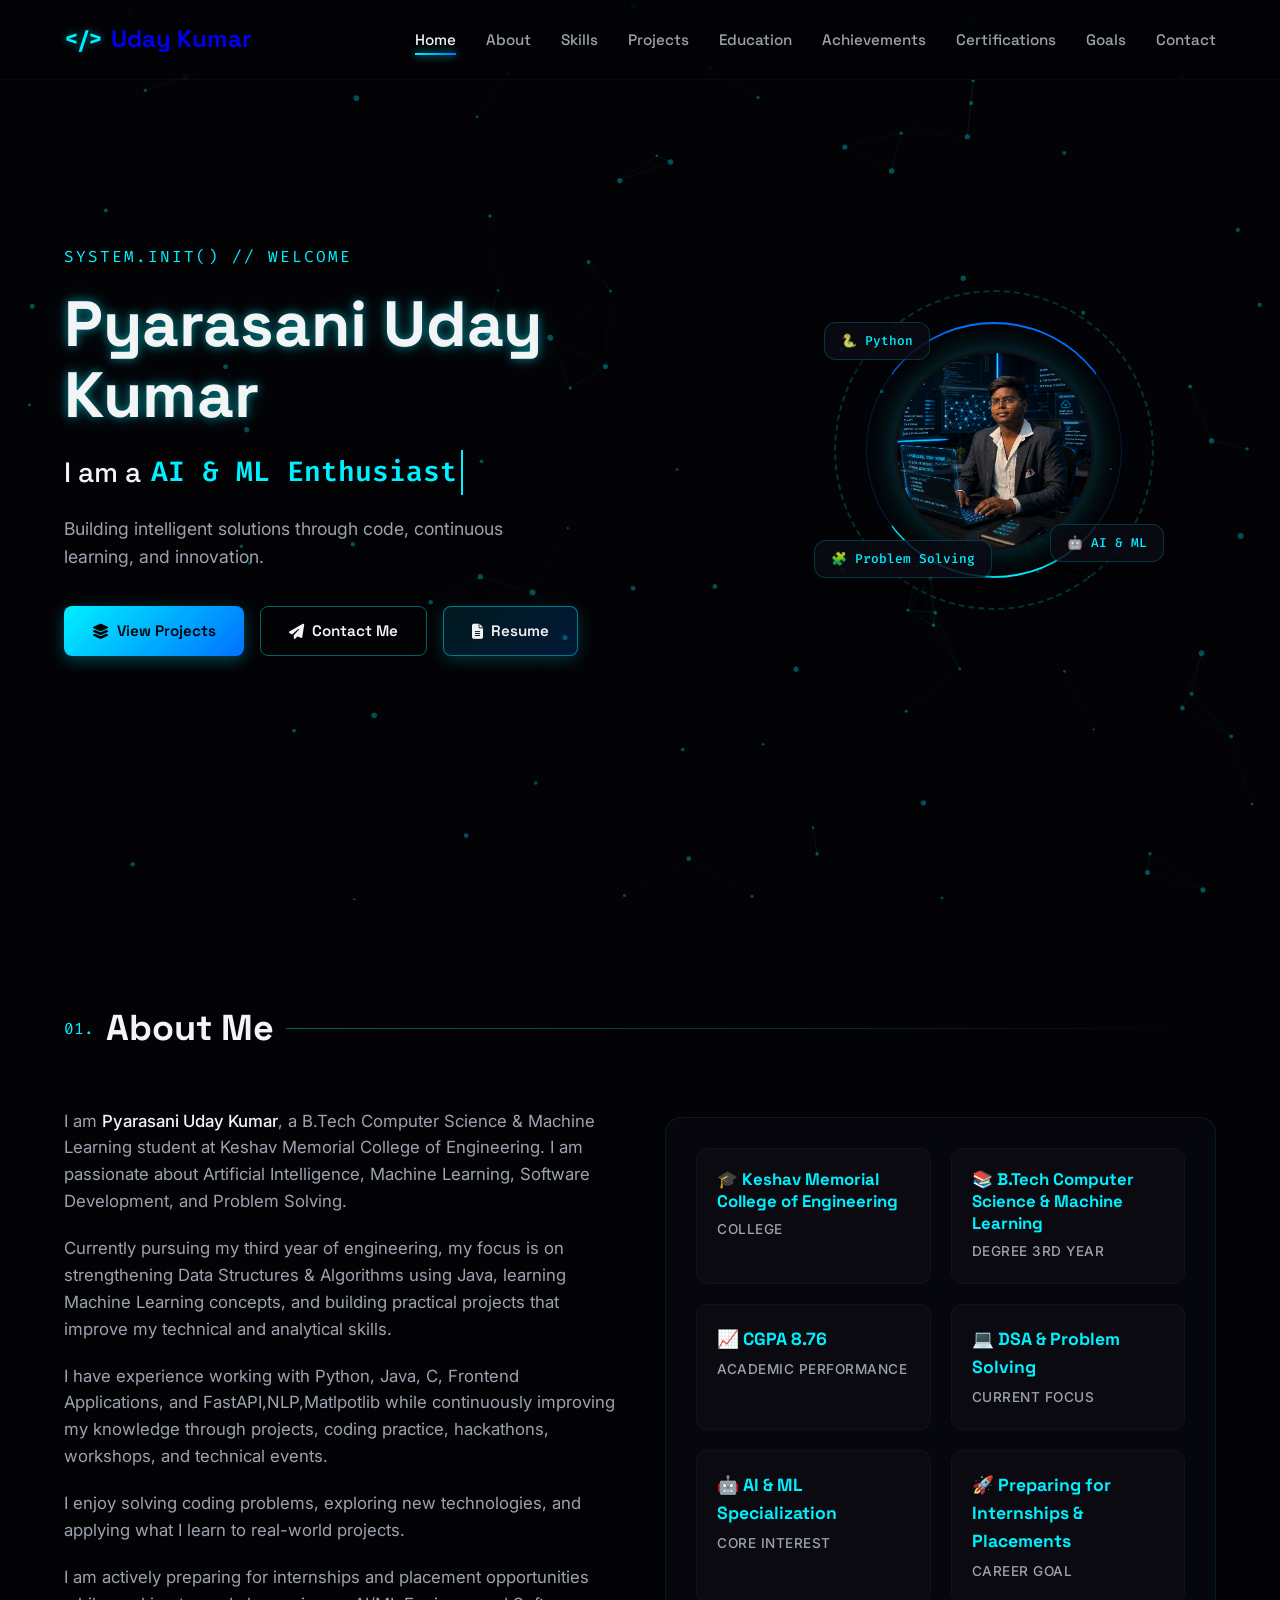
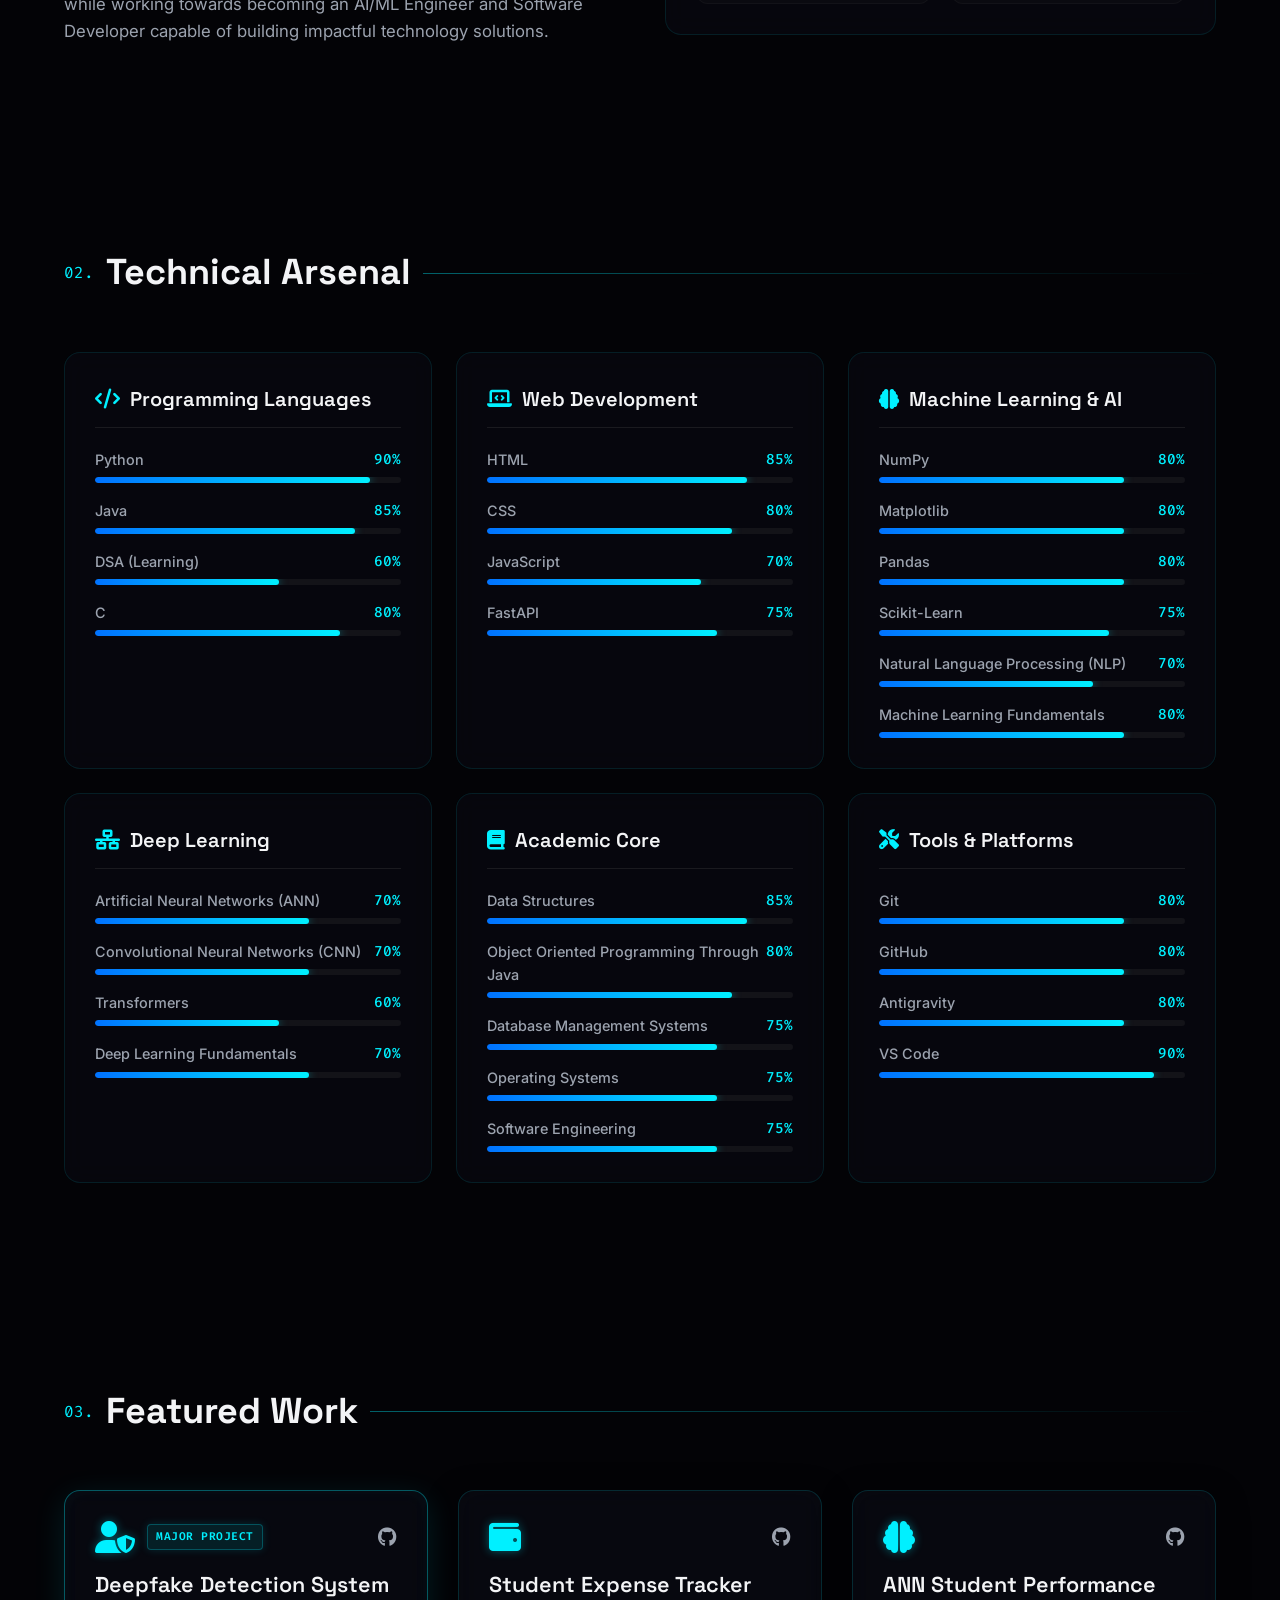
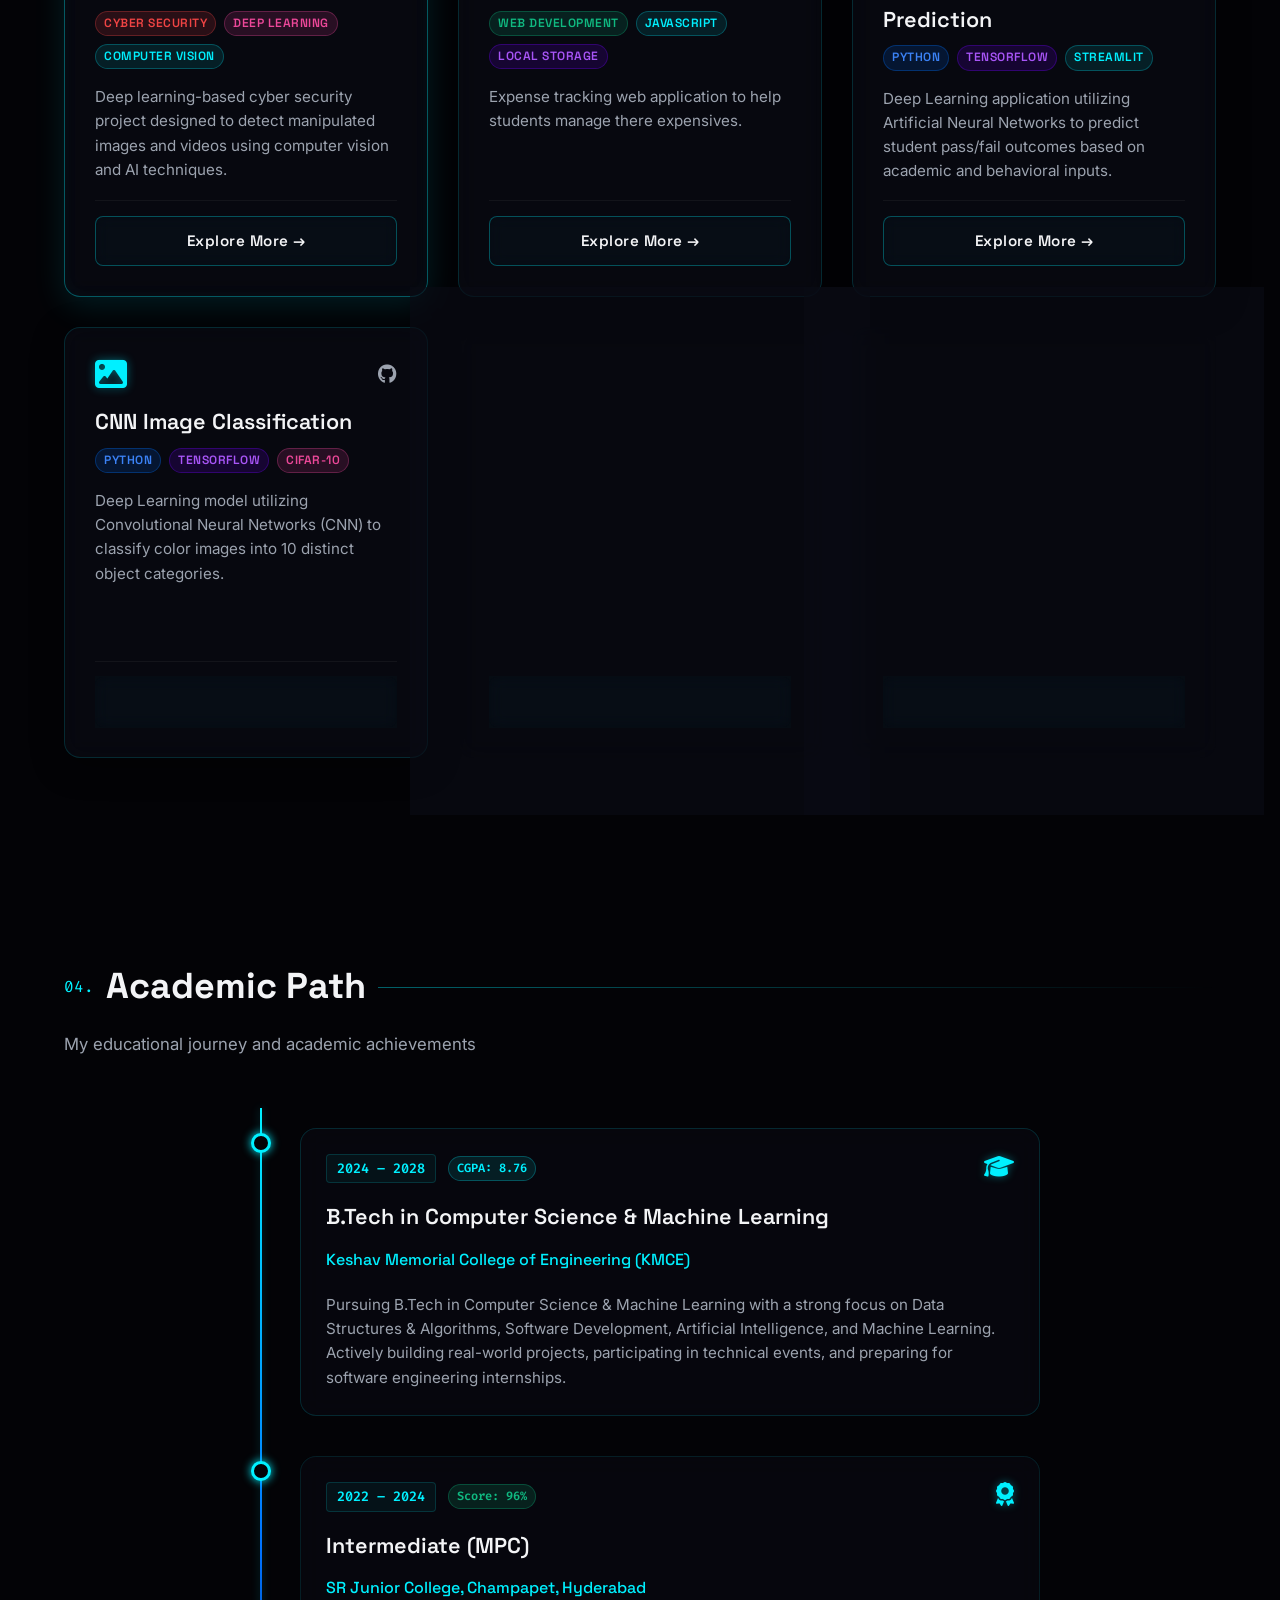
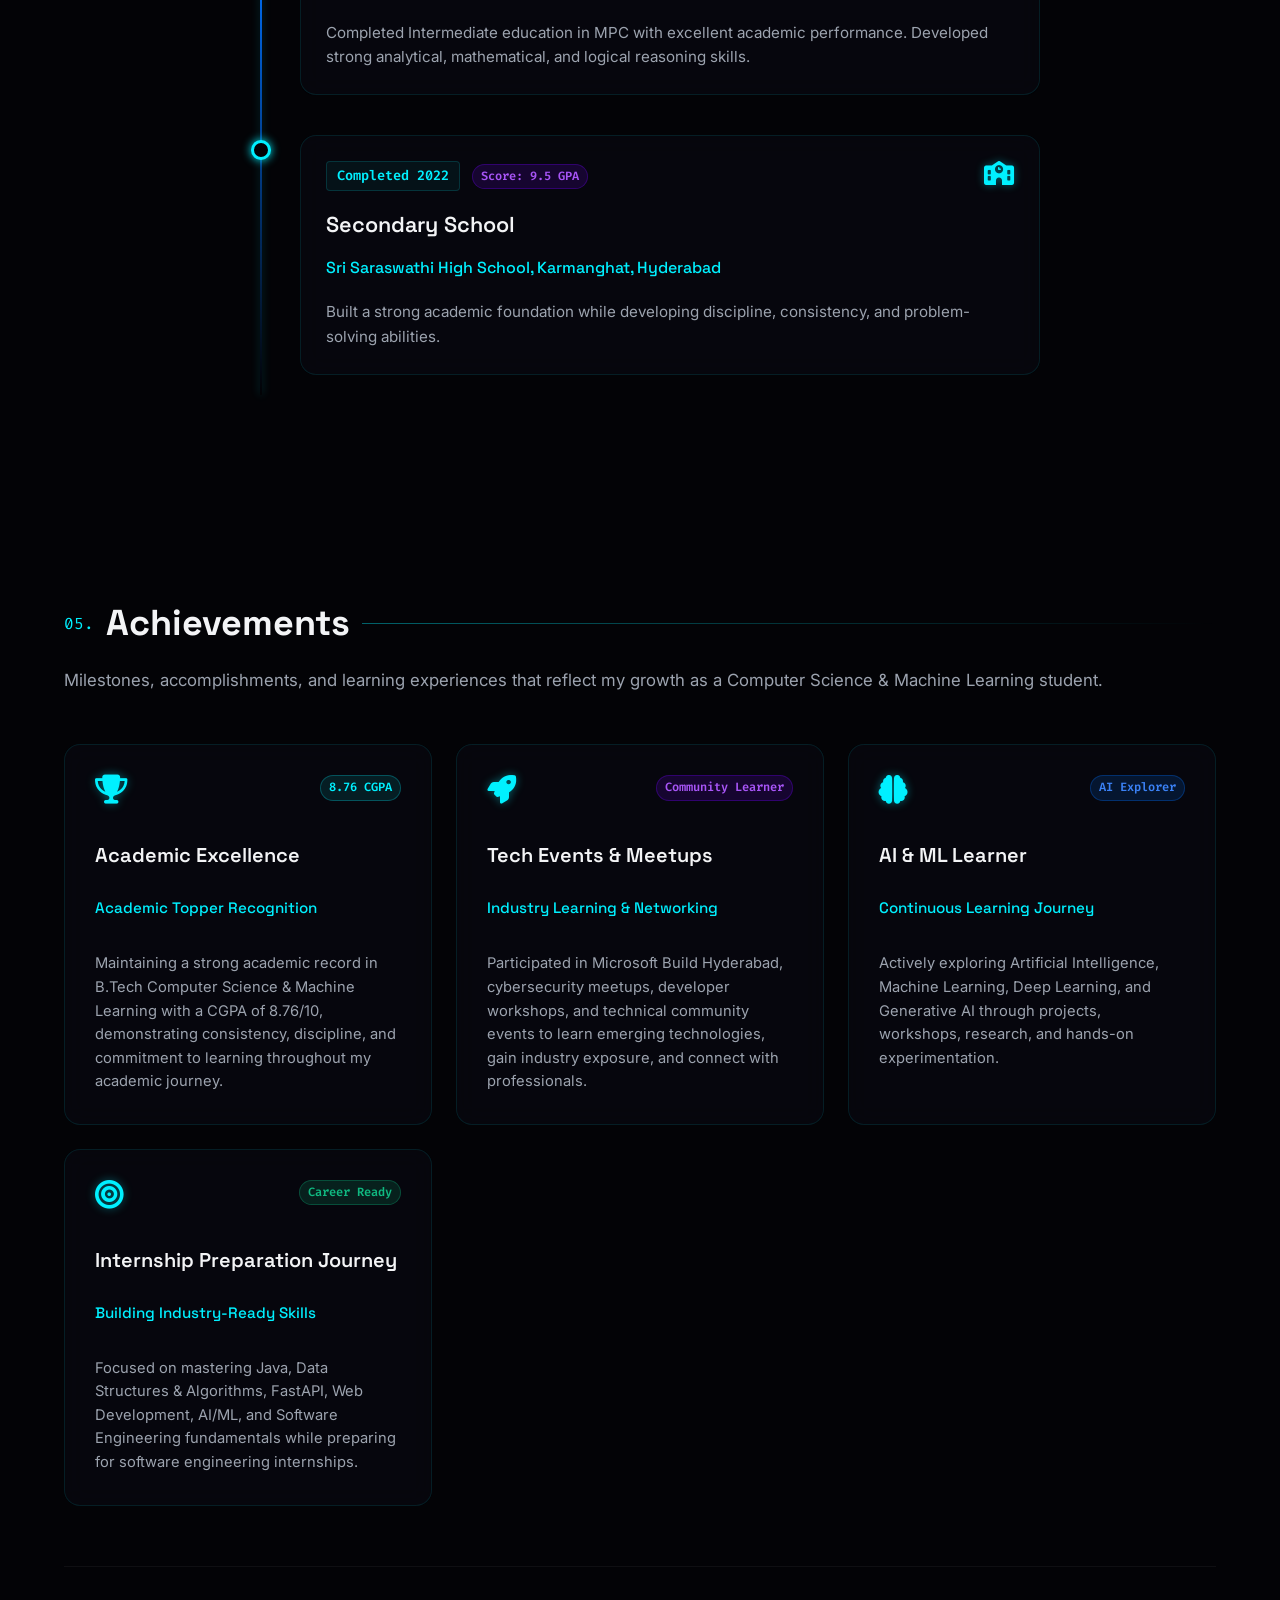
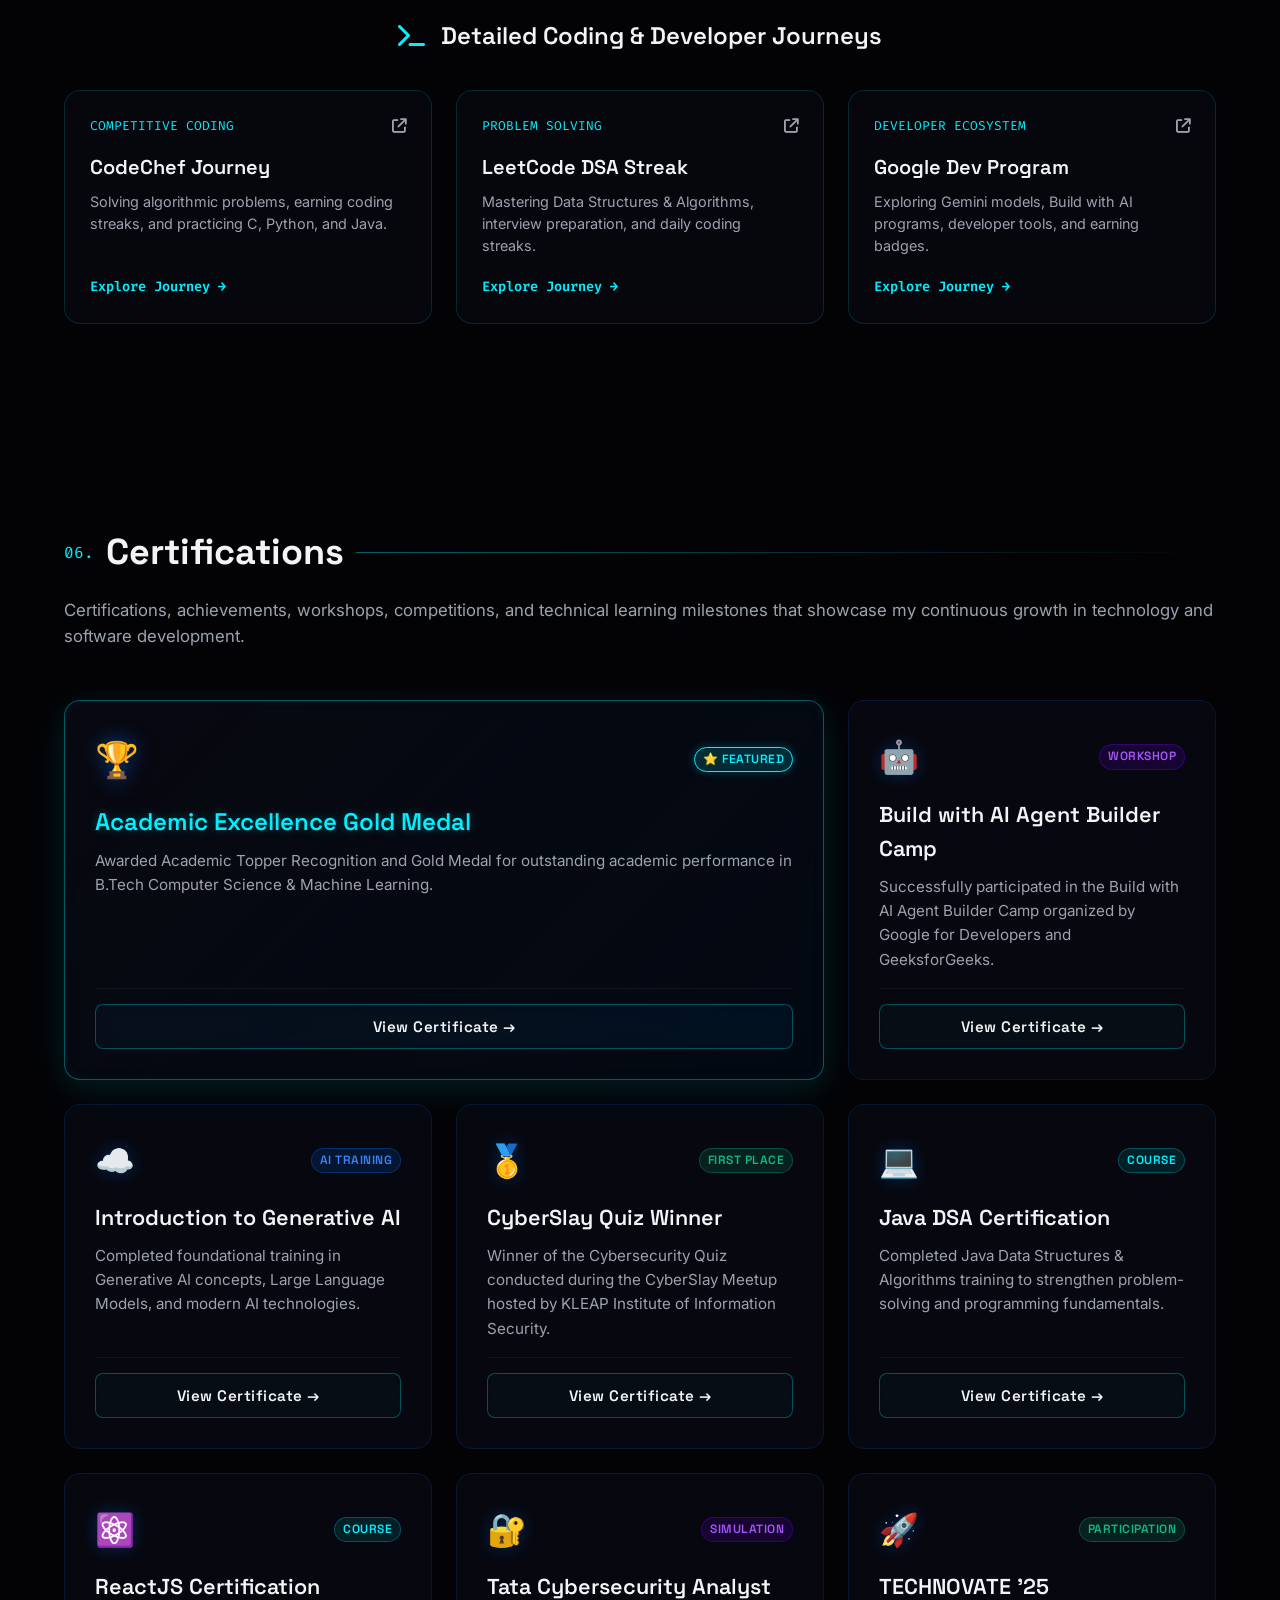
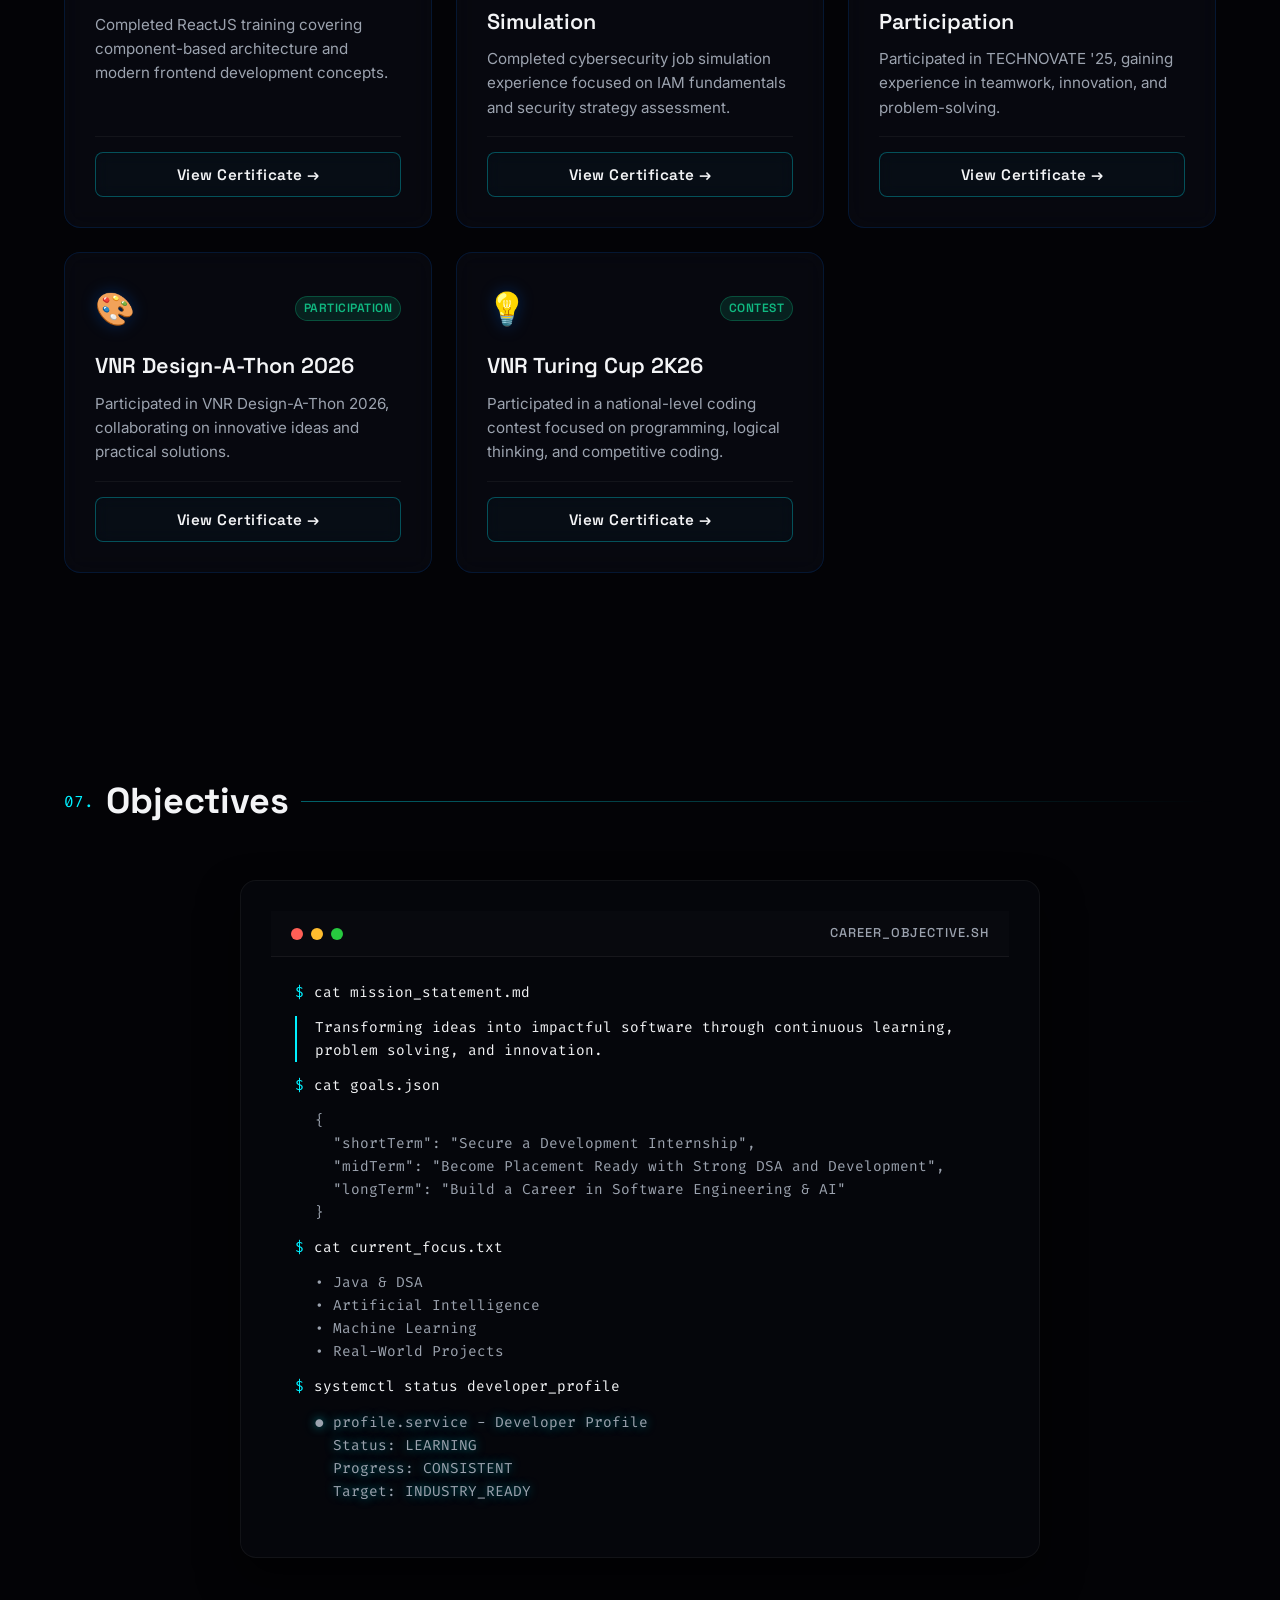
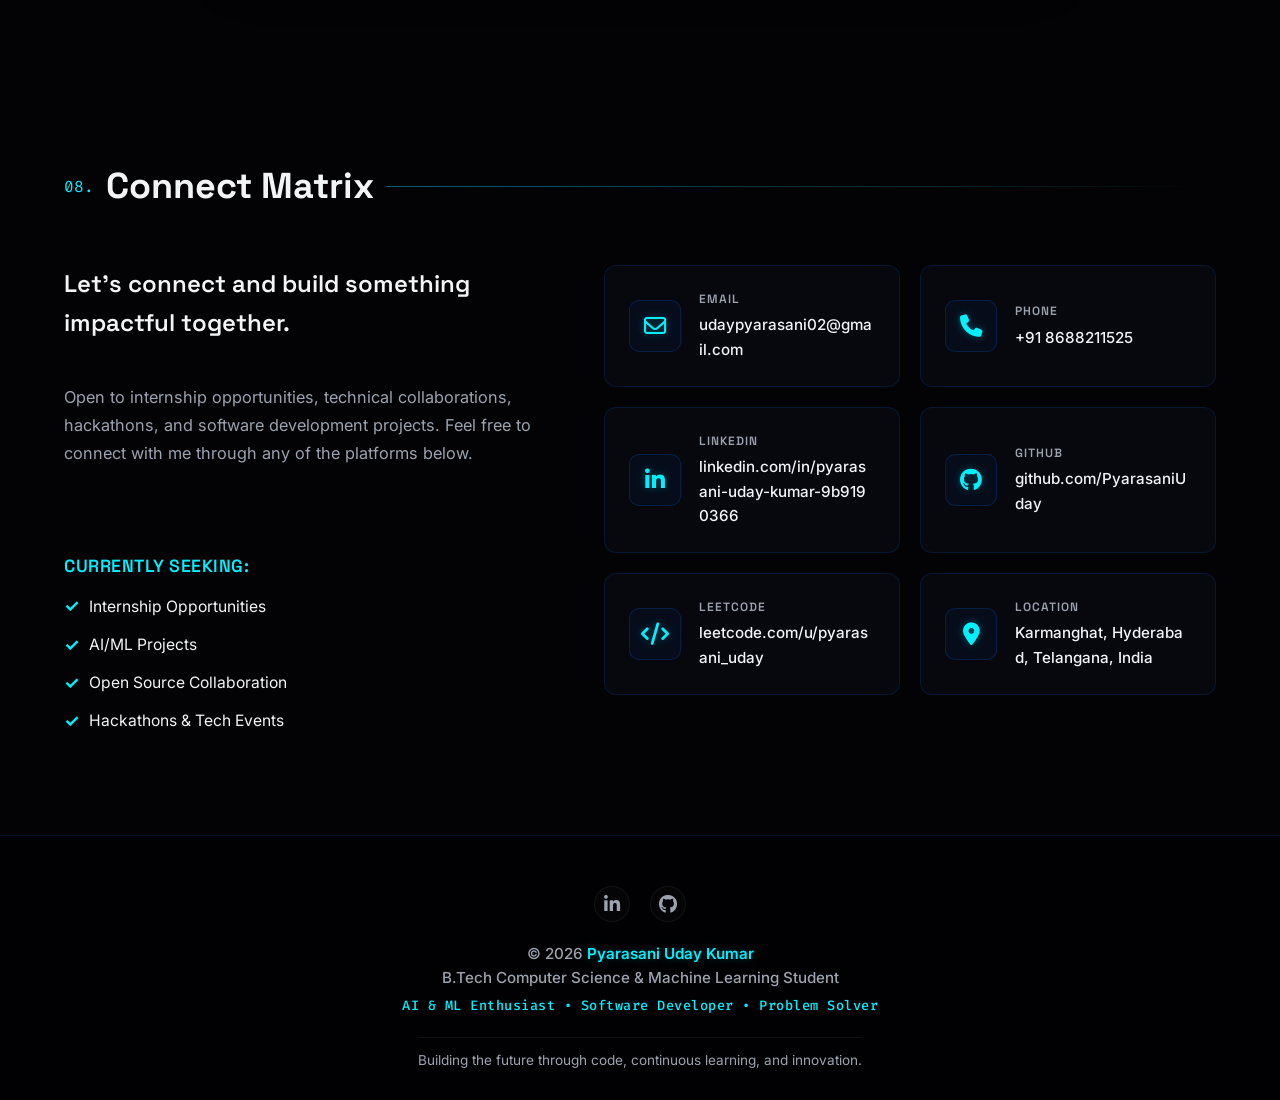
==== index.html @ 282d2baf "Portfolio" ====
<!DOCTYPE html>
<html lang="en">

<head>
    <meta charset="UTF-8">
    <meta name="viewport" content="width=device-width, initial-scale=1.0">
    <meta name="description"
        content="Portfolio of Pyarasani Uday Kumar, a B.Tech Computer Science & Machine Learning student passionate about Artificial Intelligence, Machine Learning, and Software Development.">
    <meta name="keywords"
        content="Pyarasani Uday Kumar, Python Developer, Machine Learning, AI, B.Tech CS & ML, Cyberpunk Portfolio, Developer Portfolio">
    <meta name="author" content="Pyarasani Uday Kumar">
    <title>Pyarasani Uday Kumar | AI & ML Enthusiast & Python Developer</title>

    <!-- CSS Stylesheet -->
    <link rel="stylesheet" href="style.css">

    <!-- FontAwesome Icons -->
    <link rel="stylesheet" href="https://cdnjs.cloudflare.com/ajax/libs/font-awesome/6.4.0/css/all.min.css">
</head>

<body>

    <!-- Interactive Canvas Particle Background -->
    <canvas id="bg-canvas"></canvas>

    <!-- Sticky Navigation Bar -->
    <header class="navbar" id="navbar">
        <div class="container nav-container">
            <a href="#home" class="logo" aria-label="Pyarasani Uday Kumar Portfolio Home">
                <span>&lt;/&gt;</span> Uday Kumar
            </a>

            <button class="nav-toggle" id="nav-toggle" aria-label="Toggle Navigation Menu" aria-controls="nav-links"
                aria-expanded="false">
                <i class="fa-solid fa-bars-staggered"></i>
            </button>

            <ul class="nav-links" id="nav-links">
                <li><a href="#home" class="active">Home</a></li>
                <li><a href="#about">About</a></li>
                <li><a href="#skills">Skills</a></li>
                <li><a href="#projects">Projects</a></li>
                <li><a href="#education">Education</a></li>
                <li><a href="#achievements">Achievements</a></li>
                <li><a href="#certifications">Certifications</a></li>
                <li><a href="#experience">Goals</a></li>
                <li><a href="#contact">Contact</a></li>
            </ul>
        </div>
    </header>

    <!-- Main Content Area -->
    <main>

        <!-- Hero Section -->
        <section id="home" class="hero">
            <div class="container hero-grid">
                <div class="hero-content reveal">
                    <span class="hero-welcome">System.init() // Welcome</span>
                    <h1 class="hero-title text-neon-glow">Pyarasani Uday Kumar</h1>
                    <div class="hero-subtitle">
                        <span>I am a</span>
                        <span class="typing-container" id="typing-text">AI & ML Enthusiast</span>
                    </div>
                    <p class="hero-tagline">
                        Building intelligent solutions through code, continuous learning, and innovation.
                    </p>
                    <div class="cta-group">
                        <a href="#projects" class="btn btn-primary"><i class="fa-solid fa-layer-group"></i> View
                            Projects</a>
                        <a href="#contact" class="btn btn-secondary"><i class="fa-solid fa-paper-plane"></i> Contact
                            Me</a>
                        <a href="https://pdflink.to/resume_pyarasaniuday/" class="btn btn-tertiary resume-download-btn" target="_blank" rel="noopener noreferrer"><i class="fa-solid fa-file-lines"></i>
                            Resume</a>
                    </div>
                </div>

                <div class="hero-visual reveal reveal-delay-2">
                    <div class="cyber-ring">
                        <div class="ring-outer"></div>
                        <div class="ring-inner"></div>
                        <img src="avatar.png" alt="Pyarasani Uday Kumar Profile Avatar" class="cyber-avatar">
                        <div class="floating-badge badge-1">
                            🐍 Python
                        </div>
                        <div class="floating-badge badge-2">
                            🤖 AI & ML
                        </div>
                        <div class="floating-badge badge-3">
                            🧩 Problem Solving
                        </div>
                    </div>
                </div>
            </div>
        </section>

        <!-- About Me Section -->
        <section id="about">
            <div class="container">
                <h2 class="section-title reveal"><span>01.</span> About Me</h2>

                <div class="about-grid">
                    <div class="about-text reveal">
                        <p>
                            I am <span>Pyarasani Uday Kumar</span>, a B.Tech Computer Science & Machine Learning student
                            at Keshav Memorial College of Engineering. I am passionate about Artificial Intelligence,
                            Machine Learning, Software Development, and Problem Solving.
                        </p>

                        <p>
                            Currently pursuing my third year of engineering, my focus is on strengthening Data
                            Structures & Algorithms using Java, learning Machine Learning concepts, and building
                            practical projects that improve my technical and analytical skills.
                        </p>

                        <p>
                            I have experience working with Python, Java, C, Frontend Applications, and
                            FastAPI,NLP,Matlpotlib while continuously
                            improving my knowledge through projects, coding practice, hackathons, workshops, and
                            technical events.
                        </p>

                        <p>
                            I enjoy solving coding problems, exploring new technologies, and applying what I learn to
                            real-world projects.
                        </p>

                        <p>
                            I am actively preparing for internships and placement opportunities while working towards
                            becoming an AI/ML Engineer and Software Developer capable of building impactful technology
                            solutions.
                        </p>
                    </div>

                    <div class="about-stats reveal reveal-delay-2">
                        <div class="glass-panel stats-card-grid">
                            <div class="stat-item">
                                <span class="stat-val" style="font-size: 1.05rem; line-height: 1.3;">🎓 Keshav Memorial
                                    College of Engineering</span>
                                <span class="stat-label">College</span>
                            </div>
                            <div class="stat-item">
                                <span class="stat-val" style="font-size: 1.05rem; line-height: 1.3;">📚 B.Tech Computer
                                    Science & Machine Learning</span>
                                <span class="stat-label">Degree 3RD Year</span>
                            </div>
                            <div class="stat-item">
                                <span class="stat-val" style="font-size: 1.1rem;">📈 CGPA 8.76</span>
                                <span class="stat-label">Academic Performance</span>
                            </div>
                            <div class="stat-item">
                                <span class="stat-val" style="font-size: 1.1rem;">💻 DSA & Problem Solving</span>
                                <span class="stat-label">Current Focus</span>
                            </div>
                            <div class="stat-item">
                                <span class="stat-val" style="font-size: 1.1rem;">🤖 AI & ML Specialization</span>
                                <span class="stat-label">Core Interest</span>
                            </div>
                            <div class="stat-item">
                                <span class="stat-val" style="font-size: 1.1rem;">🚀 Preparing for Internships &
                                    Placements</span>
                                <span class="stat-label">Career Goal</span>
                            </div>
                        </div>
                    </div>
                </div>
            </div>
        </section>

        <!-- Skills Section -->
        <section id="skills">
            <div class="container">
                <h2 class="section-title reveal"><span>02.</span> Technical Arsenal</h2>

                <div class="skills-grid">
                    <!-- Programming Languages -->
                    <div class="glass-panel skill-card reveal">
                        <h3><i class="fa-solid fa-code"></i> Programming Languages</h3>
                        <div class="skill-list">
                            <div class="skill-item">
                                <div class="skill-name-percent">
                                    <span class="skill-name">Python</span>
                                    <span class="skill-percent">90%</span>
                                </div>
                                <div class="skill-bar-track">
                                    <div class="skill-bar-fill" data-percent="90%"></div>
                                </div>
                            </div>
                            <div class="skill-item">
                                <div class="skill-name-percent">
                                    <span class="skill-name">Java</span>
                                    <span class="skill-percent">85%</span>
                                </div>
                                <div class="skill-bar-track">
                                    <div class="skill-bar-fill" data-percent="85%"></div>
                                </div>
                            </div>
                            <div class="skill-item">
                                <div class="skill-name-percent">
                                    <span class="skill-name">DSA (Learning)</span>
                                    <span class="skill-percent">60%</span>
                                </div>
                                <div class="skill-bar-track">
                                    <div class="skill-bar-fill" data-percent="60%"></div>
                                </div>
                            </div>
                            <div class="skill-item">
                                <div class="skill-name-percent">
                                    <span class="skill-name">C</span>
                                    <span class="skill-percent">80%</span>
                                </div>
                                <div class="skill-bar-track">
                                    <div class="skill-bar-fill" data-percent="80%"></div>
                                </div>
                            </div>
                        </div>
                    </div>

                    <!-- Web Development -->
                    <div class="glass-panel skill-card reveal reveal-delay-1">
                        <h3><i class="fa-solid fa-laptop-code"></i> Web Development</h3>
                        <div class="skill-list">
                            <div class="skill-item">
                                <div class="skill-name-percent">
                                    <span class="skill-name">HTML</span>
                                    <span class="skill-percent">85%</span>
                                </div>
                                <div class="skill-bar-track">
                                    <div class="skill-bar-fill" data-percent="85%"></div>
                                </div>
                            </div>
                            <div class="skill-item">
                                <div class="skill-name-percent">
                                    <span class="skill-name">CSS</span>
                                    <span class="skill-percent">80%</span>
                                </div>
                                <div class="skill-bar-track">
                                    <div class="skill-bar-fill" data-percent="80%"></div>
                                </div>
                            </div>
                            <div class="skill-item">
                                <div class="skill-name-percent">
                                    <span class="skill-name">JavaScript</span>
                                    <span class="skill-percent">70%</span>
                                </div>
                                <div class="skill-bar-track">
                                    <div class="skill-bar-fill" data-percent="70%"></div>
                                </div>
                            </div>
                            <div class="skill-item">
                                <div class="skill-name-percent">
                                    <span class="skill-name">FastAPI</span>
                                    <span class="skill-percent">75%</span>
                                </div>
                                <div class="skill-bar-track">
                                    <div class="skill-bar-fill" data-percent="75%"></div>
                                </div>
                            </div>
                        </div>
                    </div>

                    <!-- Machine Learning & AI -->
                    <div class="glass-panel skill-card reveal reveal-delay-2">
                        <h3><i class="fa-solid fa-brain"></i> Machine Learning & AI</h3>
                        <div class="skill-list">
                            <div class="skill-item">
                                <div class="skill-name-percent">
                                    <span class="skill-name">NumPy</span>
                                    <span class="skill-percent">80%</span>
                                </div>
                                <div class="skill-bar-track">
                                    <div class="skill-bar-fill" data-percent="80%"></div>
                                </div>
                            </div>
                            <div class="skill-item">
                                <div class="skill-name-percent">
                                    <span class="skill-name">Matplotlib</span>
                                    <span class="skill-percent">80%</span>
                                </div>
                                <div class="skill-bar-track">
                                    <div class="skill-bar-fill" data-percent="80%"></div>
                                </div>
                            </div>
                            <div class="skill-item">
                                <div class="skill-name-percent">
                                    <span class="skill-name">Pandas</span>
                                    <span class="skill-percent">80%</span>
                                </div>
                                <div class="skill-bar-track">
                                    <div class="skill-bar-fill" data-percent="80%"></div>
                                </div>
                            </div>
                            <div class="skill-item">
                                <div class="skill-name-percent">
                                    <span class="skill-name">Scikit-Learn</span>
                                    <span class="skill-percent">75%</span>
                                </div>
                                <div class="skill-bar-track">
                                    <div class="skill-bar-fill" data-percent="75%"></div>
                                </div>
                            </div>
                            <div class="skill-item">
                                <div class="skill-name-percent">
                                    <span class="skill-name">Natural Language Processing (NLP)</span>
                                    <span class="skill-percent">70%</span>
                                </div>
                                <div class="skill-bar-track">
                                    <div class="skill-bar-fill" data-percent="70%"></div>
                                </div>
                            </div>
                            <div class="skill-item">
                                <div class="skill-name-percent">
                                    <span class="skill-name">Machine Learning Fundamentals</span>
                                    <span class="skill-percent">80%</span>
                                </div>
                                <div class="skill-bar-track">
                                    <div class="skill-bar-fill" data-percent="80%"></div>
                                </div>
                            </div>
                        </div>
                    </div>

                    <!-- Deep Learning -->
                    <div class="glass-panel skill-card reveal">
                        <h3><i class="fa-solid fa-network-wired"></i> Deep Learning</h3>
                        <div class="skill-list">
                            <div class="skill-item">
                                <div class="skill-name-percent">
                                    <span class="skill-name">Artificial Neural Networks (ANN)</span>
                                    <span class="skill-percent">70%</span>
                                </div>
                                <div class="skill-bar-track">
                                    <div class="skill-bar-fill" data-percent="70%"></div>
                                </div>
                            </div>
                            <div class="skill-item">
                                <div class="skill-name-percent">
                                    <span class="skill-name">Convolutional Neural Networks (CNN)</span>
                                    <span class="skill-percent">70%</span>
                                </div>
                                <div class="skill-bar-track">
                                    <div class="skill-bar-fill" data-percent="70%"></div>
                                </div>
                            </div>
                            <div class="skill-item">
                                <div class="skill-name-percent">
                                    <span class="skill-name">Transformers</span>
                                    <span class="skill-percent">60%</span>
                                </div>
                                <div class="skill-bar-track">
                                    <div class="skill-bar-fill" data-percent="60%"></div>
                                </div>
                            </div>
                            <div class="skill-item">
                                <div class="skill-name-percent">
                                    <span class="skill-name">Deep Learning Fundamentals</span>
                                    <span class="skill-percent">70%</span>
                                </div>
                                <div class="skill-bar-track">
                                    <div class="skill-bar-fill" data-percent="70%"></div>
                                </div>
                            </div>
                        </div>
                    </div>

                    <!-- Academic Core Subjects -->
                    <div class="glass-panel skill-card reveal reveal-delay-1">
                        <h3><i class="fa-solid fa-book"></i> Academic Core</h3>
                        <div class="skill-list">
                            <div class="skill-item">
                                <div class="skill-name-percent">
                                    <span class="skill-name">Data Structures</span>
                                    <span class="skill-percent">85%</span>
                                </div>
                                <div class="skill-bar-track">
                                    <div class="skill-bar-fill" data-percent="85%"></div>
                                </div>
                            </div>
                            <div class="skill-item">
                                <div class="skill-name-percent">
                                    <span class="skill-name">Object Oriented Programming Through Java</span>
                                    <span class="skill-percent">80%</span>
                                </div>
                                <div class="skill-bar-track">
                                    <div class="skill-bar-fill" data-percent="80%"></div>
                                </div>
                            </div>
                            <div class="skill-item">
                                <div class="skill-name-percent">
                                    <span class="skill-name">Database Management Systems</span>
                                    <span class="skill-percent">75%</span>
                                </div>
                                <div class="skill-bar-track">
                                    <div class="skill-bar-fill" data-percent="75%"></div>
                                </div>
                            </div>
                            <div class="skill-item">
                                <div class="skill-name-percent">
                                    <span class="skill-name">Operating Systems</span>
                                    <span class="skill-percent">75%</span>
                                </div>
                                <div class="skill-bar-track">
                                    <div class="skill-bar-fill" data-percent="75%"></div>
                                </div>
                            </div>
                            <div class="skill-item">
                                <div class="skill-name-percent">
                                    <span class="skill-name">Software Engineering</span>
                                    <span class="skill-percent">75%</span>
                                </div>
                                <div class="skill-bar-track">
                                    <div class="skill-bar-fill" data-percent="75%"></div>
                                </div>
                            </div>
                        </div>
                    </div>

                    <!-- Tools & Platforms -->
                    <div class="glass-panel skill-card reveal reveal-delay-2">
                        <h3><i class="fa-solid fa-screwdriver-wrench"></i> Tools & Platforms</h3>
                        <div class="skill-list">
                            <div class="skill-item">
                                <div class="skill-name-percent">
                                    <span class="skill-name">Git</span>
                                    <span class="skill-percent">80%</span>
                                </div>
                                <div class="skill-bar-track">
                                    <div class="skill-bar-fill" data-percent="80%"></div>
                                </div>
                            </div>
                            <div class="skill-item">
                                <div class="skill-name-percent">
                                    <span class="skill-name">GitHub</span>
                                    <span class="skill-percent">80%</span>
                                </div>
                                <div class="skill-bar-track">
                                    <div class="skill-bar-fill" data-percent="80%"></div>
                                </div>
                            </div>
                            <div class="skill-item">
                                <div class="skill-name-percent">
                                    <span class="skill-name">Antigravity</span>
                                    <span class="skill-percent">80%</span>
                                </div>
                                <div class="skill-bar-track">
                                    <div class="skill-bar-fill" data-percent="80%"></div>
                                </div>
                            </div>
                            <div class="skill-item">
                                <div class="skill-name-percent">
                                    <span class="skill-name">VS Code</span>
                                    <span class="skill-percent">90%</span>
                                </div>
                                <div class="skill-bar-track">
                                    <div class="skill-bar-fill" data-percent="90%"></div>
                                </div>
                            </div>
                        </div>
                    </div>
                </div>
            </div>
        </section>

        <!-- Projects Section -->
        <section id="projects">
            <div class="container">
                <h2 class="section-title reveal"><span>03.</span> Featured Work</h2>

                <div class="projects-grid">
                    <!-- Project 1: Deepfake Detection System -->
                    <div class="project-card-wrapper reveal" style="max-width: 400px; margin: 0 auto;">
                        <div class="glass-panel project-card modern-minimal major-project">
                            <div class="project-meta"
                                style="height: 100%; display: flex; flex-direction: column; justify-content: space-between; gap: 16px;">
                                <div>
                                    <div class="project-card-header">
                                        <div style="display: flex; align-items: center; gap: 12px;">
                                            <i class="fa-solid fa-user-shield project-folder-icon"
                                                style="color: var(--neon-cyan); text-shadow: 0 0 10px rgba(0, 240, 255, 0.4);"></i>
                                            <span
                                                style="font-family: var(--font-mono); font-size: 0.7rem; font-weight: 600; color: var(--neon-cyan); background: rgba(0, 240, 255, 0.1); border: 1px solid rgba(0, 240, 255, 0.25); padding: 3px 8px; border-radius: 4px; text-transform: uppercase; letter-spacing: 0.5px; box-shadow: 0 0 8px rgba(0, 240, 255, 0.15);">Major
                                                Project</span>
                                        </div>
                                        <div class="project-links">
                                            <a href="https://github.com/PyarasaniUday/Deepfake-Detection-Project"
                                                target="_blank" aria-label="GitHub Repository"><i
                                                    class="fa-brands fa-github"></i></a>
                                        </div>
                                    </div>
                                    <h3 class="project-card-title" style="margin-top: 15px; margin-bottom: 8px;"><a
                                            href="p5-deepfake-detection.html"
                                            style="color: inherit; text-decoration: none;">Deepfake Detection System</a>
                                    </h3>

                                    <div class="project-badges" style="margin-bottom: 16px;">
                                        <span class="project-badge badge-cyber">Cyber Security</span>
                                        <span class="project-badge badge-dl">Deep Learning</span>
                                        <span class="project-badge badge-cv">Computer Vision</span>
                                    </div>

                                    <p class="project-card-desc"
                                        style="margin: 0; line-height: 1.6; font-size: 0.95rem; color: var(--text-secondary);">
                                        Deep learning-based cyber security project designed to detect manipulated images
                                        and videos using computer vision and AI techniques.
                                    </p>
                                </div>

                                <div
                                    style="margin-top: auto; padding-top: 15px; border-top: 1px solid rgba(255, 255, 255, 0.05);">
                                    <a href="p5-deepfake-detection.html"
                                        class="btn btn-secondary project-explore-btn">Explore More &rarr;</a>
                                </div>
                            </div>
                        </div>
                    </div>

                    <!-- Project 2: Student Expense Tracker -->
                    <div class="project-card-wrapper reveal reveal-delay-1" style="max-width: 400px; margin: 0 auto;">
                        <div class="glass-panel project-card modern-minimal">
                            <div class="project-meta"
                                style="height: 100%; display: flex; flex-direction: column; justify-content: space-between; gap: 16px;">
                                <div>
                                    <div class="project-card-header">
                                        <i class="fa-solid fa-wallet project-folder-icon"
                                            style="color: var(--neon-cyan); text-shadow: 0 0 10px rgba(0, 240, 255, 0.4);"></i>
                                        <div class="project-links">
                                            <a href="https://github.com/PyarasaniUday/Student-Expensive-Tracker-"
                                                target="_blank" aria-label="GitHub Repository"><i
                                                    class="fa-brands fa-github"></i></a>
                                        </div>
                                    </div>
                                    <h3 class="project-card-title" style="margin-top: 15px; margin-bottom: 8px;"><a
                                            href="p1_Student_Expensive.html"
                                            style="color: inherit; text-decoration: none;">Student Expense Tracker</a>
                                    </h3>

                                    <div class="project-badges" style="margin-bottom: 16px;">
                                        <span class="project-badge badge-web"
                                            style="background: rgba(16, 185, 129, 0.15); color: #10b981; border: 1px solid rgba(16, 185, 129, 0.3);">Web
                                            Development</span>
                                        <span class="project-badge"
                                            style="background: rgba(0, 240, 255, 0.1); color: var(--neon-cyan); border: 1px solid rgba(0, 240, 255, 0.25);">JavaScript</span>
                                        <span class="project-badge"
                                            style="background: rgba(112, 0, 255, 0.15); color: #a855f7; border: 1px solid rgba(112, 0, 255, 0.3);">Local
                                            Storage</span>
                                    </div>

                                    <p class="project-card-desc"
                                        style="margin: 0; line-height: 1.6; font-size: 0.95rem; color: var(--text-secondary);">
                                        Expense tracking web application to help students manage there expensives.
                                    </p>
                                </div>

                                <div
                                    style="margin-top: auto; padding-top: 15px; border-top: 1px solid rgba(255, 255, 255, 0.05);">
                                    <a href="p1_Student_Expensive.html"
                                        class="btn btn-secondary project-explore-btn">Explore
                                        More &rarr;</a>
                                </div>
                            </div>
                        </div>
                    </div>

                    <!-- Project 3:  Student Performance Prediction using ANN -->
                    <div class="project-card-wrapper reveal reveal-delay-2" style="max-width: 400px; margin: 0 auto;">
                        <div class="glass-panel project-card modern-minimal">
                            <div class="project-meta"
                                style="height: 100%; display: flex; flex-direction: column; justify-content: space-between; gap: 16px;">
                                <div>
                                    <div class="project-card-header">
                                        <i class="fa-solid fa-brain project-folder-icon"
                                            style="color: var(--neon-cyan); text-shadow: 0 0 10px rgba(0, 240, 255, 0.4);"></i>
                                        <div class="project-links">
                                            <a href="https://github.com/PyarasaniUday/Student-Performance-Ann"
                                                target="_blank" aria-label="GitHub Repository"><i
                                                    class="fa-brands fa-github"></i></a>
                                        </div>
                                    </div>
                                    <h3 class="project-card-title" style="margin-top: 15px; margin-bottom: 8px;"><a
                                            href="p2-student-performance-ann.html"
                                            style="color: inherit; text-decoration: none;"> ANN Student Performance
                                            Prediction</a>
                                    </h3>

                                    <div class="project-badges" style="margin-bottom: 16px;">
                                        <span class="project-badge"
                                            style="background: rgba(0, 114, 255, 0.15); color: #3b82f6; border: 1px solid rgba(0, 114, 255, 0.3);">Python</span>
                                        <span class="project-badge"
                                            style="background: rgba(112, 0, 255, 0.15); color: #a855f7; border: 1px solid rgba(112, 0, 255, 0.3);">TensorFlow</span>
                                        <span class="project-badge"
                                            style="background: rgba(0, 240, 255, 0.1); color: var(--neon-cyan); border: 1px solid rgba(0, 240, 255, 0.25);">Streamlit</span>
                                    </div>

                                    <p class="project-card-desc"
                                        style="margin: 0; line-height: 1.6; font-size: 0.95rem; color: var(--text-secondary);">
                                        Deep Learning application utilizing Artificial Neural Networks to predict
                                        student pass/fail outcomes based on academic and behavioral inputs.
                                    </p>
                                </div>

                                <div
                                    style="margin-top: auto; padding-top: 15px; border-top: 1px solid rgba(255, 255, 255, 0.05);">
                                    <a href="p2-student-performance-ann.html"
                                        class="btn btn-secondary project-explore-btn">Explore
                                        More &rarr;</a>
                                </div>
                            </div>
                        </div>
                    </div>

                    <!-- Project 4: CNN Image Classification -->
                    <div class="project-card-wrapper reveal reveal-delay-3" style="max-width: 400px; margin: 0 auto;">
                        <div class="glass-panel project-card modern-minimal">
                            <div class="project-meta"
                                style="height: 100%; display: flex; flex-direction: column; justify-content: space-between; gap: 16px;">
                                <div>
                                    <div class="project-card-header">
                                        <i class="fa-solid fa-image project-folder-icon"
                                            style="color: var(--neon-cyan); text-shadow: 0 0 10px rgba(0, 240, 255, 0.4);"></i>
                                        <div class="project-links">
                                            <a href="https://github.com/PyarasaniUday/CNN-Image-Classification"
                                                target="_blank" aria-label="GitHub Repository"><i
                                                    class="fa-brands fa-github"></i></a>
                                        </div>
                                    </div>
                                    <h3 class="project-card-title" style="margin-top: 15px; margin-bottom: 8px;"><a
                                            href="p3-cnn-image-classification.html"
                                            style="color: inherit; text-decoration: none;">CNN Image Classification</a>
                                    </h3>

                                    <div class="project-badges" style="margin-bottom: 16px;">
                                        <span class="project-badge"
                                            style="background: rgba(0, 114, 255, 0.15); color: #3b82f6; border: 1px solid rgba(0, 114, 255, 0.3);">Python</span>
                                        <span class="project-badge"
                                            style="background: rgba(112, 0, 255, 0.15); color: #a855f7; border: 1px solid rgba(112, 0, 255, 0.3);">TensorFlow</span>
                                        <span class="project-badge"
                                            style="background: rgba(236, 72, 153, 0.15); color: #ec4899; border: 1px solid rgba(236, 72, 153, 0.3);">CIFAR-10</span>
                                    </div>

                                    <p class="project-card-desc"
                                        style="margin: 0; line-height: 1.6; font-size: 0.95rem; color: var(--text-secondary);">
                                        Deep Learning model utilizing Convolutional Neural Networks (CNN) to classify
                                        color images into 10 distinct object categories.
                                    </p>
                                </div>

                                <div
                                    style="margin-top: auto; padding-top: 15px; border-top: 1px solid rgba(255, 255, 255, 0.05);">
                                    <a href="p3-cnn-image-classification.html"
                                        class="btn btn-secondary project-explore-btn">Explore
                                        More &rarr;</a>
                                </div>
                            </div>
                        </div>
                    </div>

                    <!-- Project 5: AI Applications Suite -->
                    <div class="project-card-wrapper reveal reveal-delay-4" style="max-width: 400px; margin: 0 auto;">
                        <div class="glass-panel project-card modern-minimal">
                            <div class="project-meta"
                                style="height: 100%; display: flex; flex-direction: column; justify-content: space-between; gap: 16px;">
                                <div>
                                    <div class="project-card-header">
                                        <i class="fa-solid fa-robot project-folder-icon"
                                            style="color: var(--neon-cyan); text-shadow: 0 0 10px rgba(0, 240, 255, 0.4);"></i>
                                    </div>
                                    <h3 class="project-card-title" style="margin-top: 15px; margin-bottom: 8px;"><a
                                            href="p4-ai-applications.html"
                                            style="color: inherit; text-decoration: none;">AI Applications Suite</a>
                                    </h3>

                                    <div class="project-badges" style="margin-bottom: 16px;">
                                        <span class="project-badge"
                                            style="background: rgba(112, 0, 255, 0.15); color: #a855f7; border: 1px solid rgba(112, 0, 255, 0.3);">Artificial
                                            Intelligence</span>
                                        <span class="project-badge"
                                            style="background: rgba(0, 240, 255, 0.1); color: var(--neon-cyan); border: 1px solid rgba(0, 240, 255, 0.25);">NLP</span>
                                        <span class="project-badge"
                                            style="background: rgba(0, 114, 255, 0.15); color: #3b82f6; border: 1px solid rgba(0, 114, 255, 0.3);">Python</span>
                                    </div>

                                    <p class="project-card-desc"
                                        style="margin: 0; line-height: 1.6; font-size: 0.95rem; color: var(--text-secondary);">
                                        A collection of AI-powered applications including PDF Summarization, FAQ
                                        Chatbot, and Language Translation built using Python and Natural Language
                                        Processing techniques.
                                    </p>
                                </div>

                                <div
                                    style="margin-top: auto; padding-top: 15px; border-top: 1px solid rgba(255, 255, 255, 0.05);">
                                    <a href="p4-ai-applications.html"
                                        class="btn btn-secondary project-explore-btn">Explore
                                        More &rarr;</a>
                                </div>
                            </div>
                        </div>
                    </div>

                    <!-- Project 6: Web Development Mini Projects -->
                    <div class="project-card-wrapper reveal reveal-delay-5" style="max-width: 400px; margin: 0 auto;">
                        <div class="glass-panel project-card modern-minimal">
                            <div class="project-meta"
                                style="height: 100%; display: flex; flex-direction: column; justify-content: space-between; gap: 16px;">
                                <div>
                                    <div class="project-card-header">
                                        <i class="fa-solid fa-globe project-folder-icon"
                                            style="color: var(--neon-cyan); text-shadow: 0 0 10px rgba(0, 240, 255, 0.4);"></i>
                                        <div class="project-links">
                                            <a href="https://github.com/PyarasaniUday/Web-Development-Mini-Projects"
                                                target="_blank" aria-label="GitHub Repository"><i
                                                    class="fa-brands fa-github"></i></a>
                                        </div>
                                    </div>
                                    <h3 class="project-card-title" style="margin-top: 15px; margin-bottom: 8px;"><a
                                            href="p6-web-dev-mini-projects.html"
                                            style="color: inherit; text-decoration: none;">Web Development Mini
                                            Projects</a>
                                    </h3>

                                    <div class="project-badges" style="margin-bottom: 16px;">
                                        <span class="project-badge"
                                            style="background: rgba(16, 185, 129, 0.15); color: #10b981; border: 1px solid rgba(16, 185, 129, 0.3);">HTML</span>
                                        <span class="project-badge"
                                            style="background: rgba(0, 114, 255, 0.15); color: #3b82f6; border: 1px solid rgba(0, 114, 255, 0.3);">CSS</span>
                                        <span class="project-badge"
                                            style="background: rgba(245, 158, 11, 0.15); color: #f59e0b; border: 1px solid rgba(245, 158, 11, 0.3);">JavaScript</span>
                                    </div>

                                    <p class="project-card-desc"
                                        style="margin: 0; line-height: 1.6; font-size: 0.95rem; color: var(--text-secondary);">
                                        A collection of beginner-friendly web development projects built to strengthen
                                        frontend development, JavaScript logic, DOM manipulation, and responsive design
                                        skills.
                                    </p>
                                </div>

                                <div
                                    style="margin-top: auto; padding-top: 15px; border-top: 1px solid rgba(255, 255, 255, 0.05);">
                                    <a href="p6-web-dev-mini-projects.html"
                                        class="btn btn-secondary project-explore-btn">Explore
                                        More &rarr;</a>
                                </div>
                            </div>
                        </div>
                    </div>
                </div>
            </div>
        </section>

        <!-- Education Section -->
        <section id="education">
            <div class="container">
                <h2 class="section-title reveal"><span>04.</span> Academic Path</h2>
                <p class="section-subtitle reveal"
                    style="color: var(--text-secondary); margin-top: -35px; margin-bottom: 50px; font-size: 1.05rem;">My
                    educational journey and academic achievements</p>

                <div class="education-container">
                    <!-- Milestone 1: B.Tech -->
                    <div class="timeline-item reveal">
                        <div class="timeline-dot"></div>
                        <div class="glass-panel timeline-card"
                            style="display: flex; flex-direction: column; gap: 12px; padding: 25px; background: rgba(10, 11, 20, 0.5); border: 1px solid rgba(0, 240, 255, 0.15);">
                            <div
                                style="display: flex; justify-content: space-between; align-items: flex-start; flex-wrap: wrap; gap: 10px;">
                                <div style="display: flex; align-items: center; gap: 12px;">
                                    <span class="timeline-year">2024 – 2028</span>
                                    <span class="project-badge"
                                        style="background: rgba(0, 240, 255, 0.1); color: var(--neon-cyan); border: 1px solid rgba(0, 240, 255, 0.25); font-family: var(--font-mono); font-weight: 600; text-transform: none; letter-spacing: 0;">CGPA:
                                        8.76</span>
                                </div>
                                <i class="fa-solid fa-graduation-cap"
                                    style="font-size: 1.5rem; color: var(--neon-cyan); text-shadow: 0 0 8px rgba(0, 240, 255, 0.4);"></i>
                            </div>

                            <h3 class="timeline-college"
                                style="font-size: 1.35rem; font-weight: 600; color: var(--text-primary); margin-top: 5px;">
                                B.Tech in Computer Science & Machine Learning</h3>
                            <h4
                                style="font-family: var(--font-heading); font-size: 1rem; color: var(--neon-cyan); font-weight: 500;">
                                Keshav Memorial College of Engineering (KMCE)</h4>

                            <p
                                style="color: var(--text-secondary); font-size: 0.95rem; line-height: 1.6; margin-top: 8px;">
                                Pursuing B.Tech in Computer Science & Machine Learning with a strong focus on Data
                                Structures & Algorithms, Software Development, Artificial Intelligence, and Machine
                                Learning. Actively building real-world projects, participating in technical events, and
                                preparing for software engineering internships.
                            </p>
                        </div>
                    </div>

                    <!-- Milestone 2: Intermediate -->
                    <div class="timeline-item reveal reveal-delay-1">
                        <div class="timeline-dot"></div>
                        <div class="glass-panel timeline-card"
                            style="display: flex; flex-direction: column; gap: 12px; padding: 25px; background: rgba(10, 11, 20, 0.5); border: 1px solid rgba(0, 240, 255, 0.1);">
                            <div
                                style="display: flex; justify-content: space-between; align-items: flex-start; flex-wrap: wrap; gap: 10px;">
                                <div style="display: flex; align-items: center; gap: 12px;">
                                    <span class="timeline-year">2022 – 2024</span>
                                    <span class="project-badge"
                                        style="background: rgba(16, 185, 129, 0.15); color: #10b981; border: 1px solid rgba(16, 185, 129, 0.3); font-family: var(--font-mono); font-weight: 600; text-transform: none; letter-spacing: 0;">Score:
                                        96%</span>
                                </div>
                                <i class="fa-solid fa-award"
                                    style="font-size: 1.5rem; color: var(--neon-cyan); text-shadow: 0 0 8px rgba(0, 240, 255, 0.4);"></i>
                            </div>

                            <h3 class="timeline-college"
                                style="font-size: 1.35rem; font-weight: 600; color: var(--text-primary); margin-top: 5px;">
                                Intermediate (MPC)</h3>
                            <h4
                                style="font-family: var(--font-heading); font-size: 1rem; color: var(--neon-cyan); font-weight: 500;">
                                SR Junior College, Champapet, Hyderabad</h4>

                            <p
                                style="color: var(--text-secondary); font-size: 0.95rem; line-height: 1.6; margin-top: 8px;">
                                Completed Intermediate education in MPC with excellent academic performance. Developed
                                strong analytical, mathematical, and logical reasoning skills.
                            </p>
                        </div>
                    </div>

                    <!-- Milestone 3: Secondary School -->
                    <div class="timeline-item reveal reveal-delay-2">
                        <div class="timeline-dot"></div>
                        <div class="glass-panel timeline-card"
                            style="display: flex; flex-direction: column; gap: 12px; padding: 25px; background: rgba(10, 11, 20, 0.5); border: 1px solid rgba(0, 240, 255, 0.1);">
                            <div
                                style="display: flex; justify-content: space-between; align-items: flex-start; flex-wrap: wrap; gap: 10px;">
                                <div style="display: flex; align-items: center; gap: 12px;">
                                    <span class="timeline-year">Completed 2022</span>
                                    <span class="project-badge"
                                        style="background: rgba(112, 0, 255, 0.15); color: #a855f7; border: 1px solid rgba(112, 0, 255, 0.3); font-family: var(--font-mono); font-weight: 600; text-transform: none; letter-spacing: 0;">Score:
                                        9.5 GPA</span>
                                </div>
                                <i class="fa-solid fa-school"
                                    style="font-size: 1.5rem; color: var(--neon-cyan); text-shadow: 0 0 8px rgba(0, 240, 255, 0.4);"></i>
                            </div>

                            <h3 class="timeline-college"
                                style="font-size: 1.35rem; font-weight: 600; color: var(--text-primary); margin-top: 5px;">
                                Secondary School</h3>
                            <h4
                                style="font-family: var(--font-heading); font-size: 1rem; color: var(--neon-cyan); font-weight: 500;">
                                Sri Saraswathi High School, Karmanghat, Hyderabad</h4>

                            <p
                                style="color: var(--text-secondary); font-size: 0.95rem; line-height: 1.6; margin-top: 8px;">
                                Built a strong academic foundation while developing discipline, consistency, and
                                problem-solving abilities.
                            </p>
                        </div>
                    </div>
                </div>
            </div>
        </section>

        <!-- Achievements Section -->
        <section id="achievements">
            <div class="container">
                <h2 class="section-title reveal"><span>05.</span> Achievements</h2>
                <p class="section-subtitle reveal"
                    style="color: var(--text-secondary); margin-top: -35px; margin-bottom: 50px; font-size: 1.05rem;">
                    Milestones, accomplishments, and learning experiences that reflect my growth as a Computer Science &
                    Machine Learning student.
                </p>

                <div class="skills-grid">
                    <!-- Achievement 1: Academic Excellence -->
                    <div class="glass-panel skill-card reveal">
                        <div
                            style="display: flex; justify-content: space-between; align-items: flex-start; margin-bottom: 15px;">
                            <i class="fa-solid fa-trophy"
                                style="font-size: 1.8rem; color: var(--neon-cyan); text-shadow: 0 0 10px rgba(0, 240, 255, 0.4);"></i>
                            <span class="project-badge"
                                style="background: rgba(0, 240, 255, 0.1); color: var(--neon-cyan); border: 1px solid rgba(0, 240, 255, 0.25); font-family: var(--font-mono); font-weight: 600; text-transform: none; letter-spacing: 0;">8.76
                                CGPA</span>
                        </div>
                        <h3
                            style="font-size: 1.25rem; font-weight: 600; color: var(--text-primary); margin-bottom: 5px; border-bottom: none; padding-bottom: 0; display: block;">
                            Academic Excellence</h3>
                        <h4
                            style="font-family: var(--font-heading); font-size: 0.95rem; color: var(--neon-cyan); font-weight: 500; margin-bottom: 12px;">
                            Academic Topper Recognition</h4>
                        <p style="color: var(--text-secondary); font-size: 0.92rem; line-height: 1.6; margin: 0;">
                            Maintaining a strong academic record in B.Tech Computer Science & Machine Learning with a
                            CGPA of 8.76/10, demonstrating consistency, discipline, and commitment to learning
                            throughout my academic journey.
                        </p>
                    </div>

                    <!-- Achievement 2: Tech Events & Meetups -->
                    <div class="glass-panel skill-card reveal reveal-delay-1">
                        <div
                            style="display: flex; justify-content: space-between; align-items: flex-start; margin-bottom: 15px;">
                            <i class="fa-solid fa-rocket"
                                style="font-size: 1.8rem; color: var(--neon-cyan); text-shadow: 0 0 10px rgba(0, 240, 255, 0.4);"></i>
                            <span class="project-badge"
                                style="background: rgba(112, 0, 255, 0.15); color: #a855f7; border: 1px solid rgba(112, 0, 255, 0.3); font-family: var(--font-mono); font-weight: 600; text-transform: none; letter-spacing: 0;">Community
                                Learner</span>
                        </div>
                        <h3
                            style="font-size: 1.25rem; font-weight: 600; color: var(--text-primary); margin-bottom: 5px; border-bottom: none; padding-bottom: 0; display: block;">
                            Tech Events & Meetups</h3>
                        <h4
                            style="font-family: var(--font-heading); font-size: 0.95rem; color: var(--neon-cyan); font-weight: 500; margin-bottom: 12px;">
                            Industry Learning & Networking</h4>
                        <p style="color: var(--text-secondary); font-size: 0.92rem; line-height: 1.6; margin: 0;">
                            Participated in Microsoft Build Hyderabad, cybersecurity meetups, developer workshops, and
                            technical community events to learn emerging technologies, gain industry exposure, and
                            connect with professionals.
                        </p>
                    </div>

                    <!-- Achievement 3: AI & ML Learner -->
                    <div class="glass-panel skill-card reveal reveal-delay-2">
                        <div
                            style="display: flex; justify-content: space-between; align-items: flex-start; margin-bottom: 15px;">
                            <i class="fa-solid fa-brain"
                                style="font-size: 1.8rem; color: var(--neon-cyan); text-shadow: 0 0 10px rgba(0, 240, 255, 0.4);"></i>
                            <span class="project-badge"
                                style="background: rgba(0, 114, 255, 0.15); color: #3b82f6; border: 1px solid rgba(0, 114, 255, 0.3); font-family: var(--font-mono); font-weight: 600; text-transform: none; letter-spacing: 0;">AI
                                Explorer</span>
                        </div>
                        <h3
                            style="font-size: 1.25rem; font-weight: 600; color: var(--text-primary); margin-bottom: 5px; border-bottom: none; padding-bottom: 0; display: block;">
                            AI & ML Learner</h3>
                        <h4
                            style="font-family: var(--font-heading); font-size: 0.95rem; color: var(--neon-cyan); font-weight: 500; margin-bottom: 12px;">
                            Continuous Learning Journey</h4>
                        <p style="color: var(--text-secondary); font-size: 0.92rem; line-height: 1.6; margin: 0;">
                            Actively exploring Artificial Intelligence, Machine Learning, Deep Learning, and Generative
                            AI through projects, workshops, research, and hands-on experimentation.
                        </p>
                    </div>

                    <!-- Achievement 4: Internship Preparation Journey -->
                    <div class="glass-panel skill-card reveal reveal-delay-3">
                        <div
                            style="display: flex; justify-content: space-between; align-items: flex-start; margin-bottom: 15px;">
                            <i class="fa-solid fa-bullseye"
                                style="font-size: 1.8rem; color: var(--neon-cyan); text-shadow: 0 0 10px rgba(0, 240, 255, 0.4);"></i>
                            <span class="project-badge"
                                style="background: rgba(16, 185, 129, 0.15); color: #10b981; border: 1px solid rgba(16, 185, 129, 0.3); font-family: var(--font-mono); font-weight: 600; text-transform: none; letter-spacing: 0;">Career
                                Ready</span>
                        </div>
                        <h3
                            style="font-size: 1.25rem; font-weight: 600; color: var(--text-primary); margin-bottom: 5px; border-bottom: none; padding-bottom: 0; display: block;">
                            Internship Preparation Journey</h3>
                        <h4
                            style="font-family: var(--font-heading); font-size: 0.95rem; color: var(--neon-cyan); font-weight: 500; margin-bottom: 12px;">
                            Building Industry-Ready Skills</h4>
                        <p style="color: var(--text-secondary); font-size: 0.92rem; line-height: 1.6; margin: 0;">
                            Focused on mastering Java, Data Structures & Algorithms, FastAPI, Web Development, AI/ML,
                            and Software Engineering fundamentals while preparing for software engineering internships.
                        </p>
                    </div>
                </div>

                <!-- Section: Detailed Profiles / Journeys -->
                <div style="margin-top: 60px; border-top: 1px solid rgba(255, 255, 255, 0.05); padding-top: 50px;"
                    class="reveal">
                    <h3
                        style="font-family: var(--font-heading); font-size: 1.5rem; font-weight: 600; color: var(--text-primary); text-align: center; margin-bottom: 35px;">
                        <i class="fa-solid fa-terminal" style="color: var(--neon-cyan); margin-right: 10px;"></i>
                        Detailed Coding & Developer Journeys
                    </h3>
                    <div style="display: grid; grid-template-columns: repeat(auto-fit, minmax(280px, 1fr)); gap: 24px;">
                        <!-- CodeChef Card -->
                        <a href="p7-codechef-achievements.html" style="text-decoration: none; display: block;"
                            class="project-card-wrapper">
                            <div class="glass-panel"
                                style="padding: 25px; height: 100%; display: flex; flex-direction: column; justify-content: space-between; border-color: rgba(0, 240, 255, 0.15);">
                                <div>
                                    <div
                                        style="display: flex; justify-content: space-between; align-items: center; margin-bottom: 15px;">
                                        <span
                                            style="font-family: var(--font-mono); font-size: 0.8rem; color: var(--neon-cyan); text-transform: uppercase;">Competitive
                                            Coding</span>
                                        <i class="fa-solid fa-arrow-up-right-from-square"
                                            style="color: var(--text-secondary); font-size: 0.9rem;"></i>
                                    </div>
                                    <h4
                                        style="font-family: var(--font-heading); font-size: 1.25rem; font-weight: 600; color: var(--text-primary); margin-bottom: 8px;">
                                        CodeChef Journey</h4>
                                    <p
                                        style="color: var(--text-secondary); font-size: 0.9rem; line-height: 1.5; margin: 0;">
                                        Solving algorithmic problems, earning coding streaks, and practicing C, Python,
                                        and Java.
                                    </p>
                                </div>
                                <div
                                    style="margin-top: 20px; color: var(--neon-cyan); font-family: var(--font-mono); font-size: 0.85rem; font-weight: 600;">
                                    Explore Journey &rarr;
                                </div>
                            </div>
                        </a>

                        <!-- LeetCode Card -->
                        <a href="p8-leetcode-achievements.html" style="text-decoration: none; display: block;"
                            class="project-card-wrapper">
                            <div class="glass-panel"
                                style="padding: 25px; height: 100%; display: flex; flex-direction: column; justify-content: space-between; border-color: rgba(0, 240, 255, 0.15);">
                                <div>
                                    <div
                                        style="display: flex; justify-content: space-between; align-items: center; margin-bottom: 15px;">
                                        <span
                                            style="font-family: var(--font-mono); font-size: 0.8rem; color: var(--neon-cyan); text-transform: uppercase;">Problem
                                            Solving</span>
                                        <i class="fa-solid fa-arrow-up-right-from-square"
                                            style="color: var(--text-secondary); font-size: 0.9rem;"></i>
                                    </div>
                                    <h4
                                        style="font-family: var(--font-heading); font-size: 1.25rem; font-weight: 600; color: var(--text-primary); margin-bottom: 8px;">
                                        LeetCode DSA Streak</h4>
                                    <p
                                        style="color: var(--text-secondary); font-size: 0.9rem; line-height: 1.5; margin: 0;">
                                        Mastering Data Structures & Algorithms, interview preparation, and daily coding
                                        streaks.
                                    </p>
                                </div>
                                <div
                                    style="margin-top: 20px; color: var(--neon-cyan); font-family: var(--font-mono); font-size: 0.85rem; font-weight: 600;">
                                    Explore Journey &rarr;
                                </div>
                            </div>
                        </a>

                        <!-- Google Developer Program Card -->
                        <a href="p9-google-developer-program.html" style="text-decoration: none; display: block;"
                            class="project-card-wrapper">
                            <div class="glass-panel"
                                style="padding: 25px; height: 100%; display: flex; flex-direction: column; justify-content: space-between; border-color: rgba(0, 240, 255, 0.15);">
                                <div>
                                    <div
                                        style="display: flex; justify-content: space-between; align-items: center; margin-bottom: 15px;">
                                        <span
                                            style="font-family: var(--font-mono); font-size: 0.8rem; color: var(--neon-cyan); text-transform: uppercase;">Developer
                                            Ecosystem</span>
                                        <i class="fa-solid fa-arrow-up-right-from-square"
                                            style="color: var(--text-secondary); font-size: 0.9rem;"></i>
                                    </div>
                                    <h4
                                        style="font-family: var(--font-heading); font-size: 1.25rem; font-weight: 600; color: var(--text-primary); margin-bottom: 8px;">
                                        Google Dev Program</h4>
                                    <p
                                        style="color: var(--text-secondary); font-size: 0.9rem; line-height: 1.5; margin: 0;">
                                        Exploring Gemini models, Build with AI programs, developer tools, and earning
                                        badges.
                                    </p>
                                </div>
                                <div
                                    style="margin-top: 20px; color: var(--neon-cyan); font-family: var(--font-mono); font-size: 0.85rem; font-weight: 600;">
                                    Explore Journey &rarr;
                                </div>
                            </div>
                        </a>
                    </div>
                </div>
            </div>
        </section>

        <!-- Certifications Section -->
        <section id="certifications">
            <div class="container">
                <h2 class="section-title reveal"><span>06.</span> Certifications</h2>
                <p class="section-subtitle reveal"
                    style="color: var(--text-secondary); margin-top: -35px; margin-bottom: 50px; font-size: 1.05rem;">
                    Certifications, achievements, workshops, competitions, and technical learning milestones that showcase my continuous growth in technology and software development.
                </p>

                <div class="certifications-grid">
                    <!-- Certificate 1: Academic Excellence Gold Medal (Featured) -->
                    <div class="cert-card-wrapper featured reveal" 
                         data-cert-title="Academic Excellence Gold Medal" 
                         data-cert-desc="Awarded Academic Topper Recognition and Gold Medal for outstanding academic performance in B.Tech Computer Science & Machine Learning." 
                         data-cert-img="Certificates/Acadamic Excellence .jpeg"
                         data-cert-badge="Featured Achievement">
                        <div class="glass-panel project-card cert-card featured-highlight">
                            <div class="project-meta" style="height: 100%; display: flex; flex-direction: column; justify-content: space-between; gap: 16px;">
                                <div>
                                    <div class="cert-card-header" style="display: flex; align-items: center; justify-content: space-between; margin-bottom: 15px;">
                                        <div class="cert-icon" style="font-size: 2.2rem; filter: drop-shadow(0 0 10px rgba(0, 114, 255, 0.5));">🏆</div>
                                        <span class="project-badge" style="background: rgba(0, 240, 255, 0.15); color: var(--neon-cyan); border: 1px solid var(--neon-cyan); box-shadow: 0 0 10px rgba(0, 240, 255, 0.25);">⭐ Featured</span>
                                    </div>
                                    <h3 class="project-card-title" style="margin-top: 15px; margin-bottom: 8px; font-size: 1.5rem; color: var(--neon-cyan); text-shadow: 0 0 10px rgba(0, 240, 255, 0.3);">Academic Excellence Gold Medal</h3>
                                    <p class="project-card-desc" style="margin: 0; line-height: 1.6; font-size: 0.95rem; color: var(--text-secondary);">
                                        Awarded Academic Topper Recognition and Gold Medal for outstanding academic performance in B.Tech Computer Science & Machine Learning.
                                    </p>
                                </div>
                                <div style="margin-top: auto; padding-top: 15px; border-top: 1px solid rgba(255, 255, 255, 0.05);">
                                    <button class="btn btn-secondary project-explore-btn view-cert-btn">View Certificate &rarr;</button>
                                </div>
                            </div>
                        </div>
                    </div>

                    <!-- Certificate 2: Build with AI Agent Builder Camp -->
                    <div class="cert-card-wrapper reveal reveal-delay-1" 
                         data-cert-title="Build with AI Agent Builder Camp" 
                         data-cert-desc="Successfully participated in the Build with AI Agent Builder Camp organized by Google for Developers and GeeksforGeeks." 
                         data-cert-img="Certificates/geekforgeek build with AI.jpeg"
                         data-cert-badge="Google Workshop">
                        <div class="glass-panel project-card cert-card">
                            <div class="project-meta" style="height: 100%; display: flex; flex-direction: column; justify-content: space-between; gap: 16px;">
                                <div>
                                    <div class="cert-card-header" style="display: flex; align-items: center; justify-content: space-between; margin-bottom: 15px;">
                                        <div class="cert-icon" style="font-size: 2rem; filter: drop-shadow(0 0 8px rgba(0, 114, 255, 0.3));">🤖</div>
                                        <span class="project-badge" style="background: rgba(112, 0, 255, 0.15); color: #a855f7; border: 1px solid rgba(112, 0, 255, 0.3);">Workshop</span>
                                    </div>
                                    <h3 class="project-card-title" style="margin-top: 15px; margin-bottom: 8px;">Build with AI Agent Builder Camp</h3>
                                    <p class="project-card-desc" style="margin: 0; line-height: 1.6; font-size: 0.95rem; color: var(--text-secondary);">
                                        Successfully participated in the Build with AI Agent Builder Camp organized by Google for Developers and GeeksforGeeks.
                                    </p>
                                </div>
                                <div style="margin-top: auto; padding-top: 15px; border-top: 1px solid rgba(255, 255, 255, 0.05);">
                                    <button class="btn btn-secondary project-explore-btn view-cert-btn">View Certificate &rarr;</button>
                                </div>
                            </div>
                        </div>
                    </div>

                    <!-- Certificate 3: Introduction to Generative AI -->
                    <div class="cert-card-wrapper reveal reveal-delay-2" 
                         data-cert-title="Introduction to Generative AI" 
                         data-cert-desc="Completed foundational training in Generative AI concepts, Large Language Models, and modern AI technologies." 
                         data-cert-img="Certificates/Google GEnAi.jpeg"
                         data-cert-badge="AI/ML Training">
                        <div class="glass-panel project-card cert-card">
                            <div class="project-meta" style="height: 100%; display: flex; flex-direction: column; justify-content: space-between; gap: 16px;">
                                <div>
                                    <div class="cert-card-header" style="display: flex; align-items: center; justify-content: space-between; margin-bottom: 15px;">
                                        <div class="cert-icon" style="font-size: 2rem; filter: drop-shadow(0 0 8px rgba(0, 114, 255, 0.3));">☁️</div>
                                        <span class="project-badge" style="background: rgba(0, 114, 255, 0.15); color: #3b82f6; border: 1px solid rgba(0, 114, 255, 0.3);">AI Training</span>
                                    </div>
                                    <h3 class="project-card-title" style="margin-top: 15px; margin-bottom: 8px;">Introduction to Generative AI</h3>
                                    <p class="project-card-desc" style="margin: 0; line-height: 1.6; font-size: 0.95rem; color: var(--text-secondary);">
                                        Completed foundational training in Generative AI concepts, Large Language Models, and modern AI technologies.
                                    </p>
                                </div>
                                <div style="margin-top: auto; padding-top: 15px; border-top: 1px solid rgba(255, 255, 255, 0.05);">
                                    <button class="btn btn-secondary project-explore-btn view-cert-btn">View Certificate &rarr;</button>
                                </div>
                            </div>
                        </div>
                    </div>

                    <!-- Certificate 4: CyberSlay Quiz Winner -->
                    <div class="cert-card-wrapper reveal reveal-delay-3" 
                         data-cert-title="CyberSlay Quiz Winner" 
                         data-cert-desc="Winner of the Cybersecurity Quiz conducted during the CyberSlay Meetup hosted by KLEAP Institute of Information Security." 
                         data-cert-img="Certificates/Cuber clay event .jpeg"
                         data-cert-badge="Competition Winner">
                        <div class="glass-panel project-card cert-card">
                            <div class="project-meta" style="height: 100%; display: flex; flex-direction: column; justify-content: space-between; gap: 16px;">
                                <div>
                                    <div class="cert-card-header" style="display: flex; align-items: center; justify-content: space-between; margin-bottom: 15px;">
                                        <div class="cert-icon" style="font-size: 2rem; filter: drop-shadow(0 0 8px rgba(0, 114, 255, 0.3));">🥇</div>
                                        <span class="project-badge" style="background: rgba(16, 185, 129, 0.15); color: #10b981; border: 1px solid rgba(16, 185, 129, 0.3);">First Place</span>
                                    </div>
                                    <h3 class="project-card-title" style="margin-top: 15px; margin-bottom: 8px;">CyberSlay Quiz Winner</h3>
                                    <p class="project-card-desc" style="margin: 0; line-height: 1.6; font-size: 0.95rem; color: var(--text-secondary);">
                                        Winner of the Cybersecurity Quiz conducted during the CyberSlay Meetup hosted by KLEAP Institute of Information Security.
                                    </p>
                                </div>
                                <div style="margin-top: auto; padding-top: 15px; border-top: 1px solid rgba(255, 255, 255, 0.05);">
                                    <button class="btn btn-secondary project-explore-btn view-cert-btn">View Certificate &rarr;</button>
                                </div>
                            </div>
                        </div>
                    </div>

                    <!-- Certificate 5: Java DSA Certification -->
                    <div class="cert-card-wrapper reveal" 
                         data-cert-title="Java DSA Certification" 
                         data-cert-desc="Completed Java Data Structures & Algorithms training to strengthen problem-solving and programming fundamentals." 
                         data-cert-img="Certificates/java dsa.jpeg"
                         data-cert-badge="DSA Training">
                        <div class="glass-panel project-card cert-card">
                            <div class="project-meta" style="height: 100%; display: flex; flex-direction: column; justify-content: space-between; gap: 16px;">
                                <div>
                                    <div class="cert-card-header" style="display: flex; align-items: center; justify-content: space-between; margin-bottom: 15px;">
                                        <div class="cert-icon" style="font-size: 2rem; filter: drop-shadow(0 0 8px rgba(0, 114, 255, 0.3));">💻</div>
                                        <span class="project-badge" style="background: rgba(0, 240, 255, 0.1); color: var(--neon-cyan); border: 1px solid rgba(0, 240, 255, 0.25);">Course</span>
                                    </div>
                                    <h3 class="project-card-title" style="margin-top: 15px; margin-bottom: 8px;">Java DSA Certification</h3>
                                    <p class="project-card-desc" style="margin: 0; line-height: 1.6; font-size: 0.95rem; color: var(--text-secondary);">
                                        Completed Java Data Structures & Algorithms training to strengthen problem-solving and programming fundamentals.
                                    </p>
                                </div>
                                <div style="margin-top: auto; padding-top: 15px; border-top: 1px solid rgba(255, 255, 255, 0.05);">
                                    <button class="btn btn-secondary project-explore-btn view-cert-btn">View Certificate &rarr;</button>
                                </div>
                            </div>
                        </div>
                    </div>

                    <!-- Certificate 6: ReactJS Certification -->
                    <div class="cert-card-wrapper reveal reveal-delay-1" 
                         data-cert-title="ReactJS Certification" 
                         data-cert-desc="Completed ReactJS training covering component-based architecture and modern frontend development concepts." 
                         data-cert-img="Certificates/react js.jpeg"
                         data-cert-badge="Web Dev Training">
                        <div class="glass-panel project-card cert-card">
                            <div class="project-meta" style="height: 100%; display: flex; flex-direction: column; justify-content: space-between; gap: 16px;">
                                <div>
                                    <div class="cert-card-header" style="display: flex; align-items: center; justify-content: space-between; margin-bottom: 15px;">
                                        <div class="cert-icon" style="font-size: 2rem; filter: drop-shadow(0 0 8px rgba(0, 114, 255, 0.3));">⚛️</div>
                                        <span class="project-badge" style="background: rgba(0, 240, 255, 0.1); color: var(--neon-cyan); border: 1px solid rgba(0, 240, 255, 0.25);">Course</span>
                                    </div>
                                    <h3 class="project-card-title" style="margin-top: 15px; margin-bottom: 8px;">ReactJS Certification</h3>
                                    <p class="project-card-desc" style="margin: 0; line-height: 1.6; font-size: 0.95rem; color: var(--text-secondary);">
                                        Completed ReactJS training covering component-based architecture and modern frontend development concepts.
                                    </p>
                                </div>
                                <div style="margin-top: auto; padding-top: 15px; border-top: 1px solid rgba(255, 255, 255, 0.05);">
                                    <button class="btn btn-secondary project-explore-btn view-cert-btn">View Certificate &rarr;</button>
                                </div>
                            </div>
                        </div>
                    </div>

                    <!-- Certificate 7: Tata Cybersecurity Analyst Simulation -->
                    <div class="cert-card-wrapper reveal reveal-delay-2" 
                         data-cert-title="Tata Cybersecurity Analyst Simulation" 
                         data-cert-desc="Completed cybersecurity job simulation experience focused on IAM fundamentals and security strategy assessment." 
                         data-cert-img="Certificates/tata cyber secutiy .jpeg"
                         data-cert-badge="Job Simulation">
                        <div class="glass-panel project-card cert-card">
                            <div class="project-meta" style="height: 100%; display: flex; flex-direction: column; justify-content: space-between; gap: 16px;">
                                <div>
                                    <div class="cert-card-header" style="display: flex; align-items: center; justify-content: space-between; margin-bottom: 15px;">
                                        <div class="cert-icon" style="font-size: 2rem; filter: drop-shadow(0 0 8px rgba(0, 114, 255, 0.3));">🔐</div>
                                        <span class="project-badge" style="background: rgba(112, 0, 255, 0.15); color: #a855f7; border: 1px solid rgba(112, 0, 255, 0.3);">Simulation</span>
                                    </div>
                                    <h3 class="project-card-title" style="margin-top: 15px; margin-bottom: 8px;">Tata Cybersecurity Analyst Simulation</h3>
                                    <p class="project-card-desc" style="margin: 0; line-height: 1.6; font-size: 0.95rem; color: var(--text-secondary);">
                                        Completed cybersecurity job simulation experience focused on IAM fundamentals and security strategy assessment.
                                    </p>
                                </div>
                                <div style="margin-top: auto; padding-top: 15px; border-top: 1px solid rgba(255, 255, 255, 0.05);">
                                    <button class="btn btn-secondary project-explore-btn view-cert-btn">View Certificate &rarr;</button>
                                </div>
                            </div>
                        </div>
                    </div>

                    <!-- Certificate 8: TECHNOVATE '25 Participation -->
                    <div class="cert-card-wrapper reveal reveal-delay-3" 
                         data-cert-title="TECHNOVATE '25 Participation" 
                         data-cert-desc="Participated in TECHNOVATE '25, gaining experience in teamwork, innovation, and problem-solving." 
                         data-cert-img="Certificates/technovate participation.jpeg"
                         data-cert-badge="Event Participation">
                        <div class="glass-panel project-card cert-card">
                            <div class="project-meta" style="height: 100%; display: flex; flex-direction: column; justify-content: space-between; gap: 16px;">
                                <div>
                                    <div class="cert-card-header" style="display: flex; align-items: center; justify-content: space-between; margin-bottom: 15px;">
                                        <div class="cert-icon" style="font-size: 2rem; filter: drop-shadow(0 0 8px rgba(0, 114, 255, 0.3));">🚀</div>
                                        <span class="project-badge" style="background: rgba(16, 185, 129, 0.15); color: #10b981; border: 1px solid rgba(16, 185, 129, 0.3);">Participation</span>
                                    </div>
                                    <h3 class="project-card-title" style="margin-top: 15px; margin-bottom: 8px;">TECHNOVATE '25 Participation</h3>
                                    <p class="project-card-desc" style="margin: 0; line-height: 1.6; font-size: 0.95rem; color: var(--text-secondary);">
                                        Participated in TECHNOVATE '25, gaining experience in teamwork, innovation, and problem-solving.
                                    </p>
                                </div>
                                <div style="margin-top: auto; padding-top: 15px; border-top: 1px solid rgba(255, 255, 255, 0.05);">
                                    <button class="btn btn-secondary project-explore-btn view-cert-btn">View Certificate &rarr;</button>
                                </div>
                            </div>
                        </div>
                    </div>

                    <!-- Certificate 9: VNR Design-A-Thon 2026 -->
                    <div class="cert-card-wrapper reveal" 
                         data-cert-title="VNR Design-A-Thon 2026" 
                         data-cert-desc="Participated in VNR Design-A-Thon 2026, collaborating on innovative ideas and practical solutions." 
                         data-cert-img="Certificates/vnr hacthok participation design A thon 2026.jpeg"
                         data-cert-badge="Design-A-Thon">
                        <div class="glass-panel project-card cert-card">
                            <div class="project-meta" style="height: 100%; display: flex; flex-direction: column; justify-content: space-between; gap: 16px;">
                                <div>
                                    <div class="cert-card-header" style="display: flex; align-items: center; justify-content: space-between; margin-bottom: 15px;">
                                        <div class="cert-icon" style="font-size: 2rem; filter: drop-shadow(0 0 8px rgba(0, 114, 255, 0.3));">🎨</div>
                                        <span class="project-badge" style="background: rgba(16, 185, 129, 0.15); color: #10b981; border: 1px solid rgba(16, 185, 129, 0.3);">Participation</span>
                                    </div>
                                    <h3 class="project-card-title" style="margin-top: 15px; margin-bottom: 8px;">VNR Design-A-Thon 2026</h3>
                                    <p class="project-card-desc" style="margin: 0; line-height: 1.6; font-size: 0.95rem; color: var(--text-secondary);">
                                        Participated in VNR Design-A-Thon 2026, collaborating on innovative ideas and practical solutions.
                                    </p>
                                </div>
                                <div style="margin-top: auto; padding-top: 15px; border-top: 1px solid rgba(255, 255, 255, 0.05);">
                                    <button class="btn btn-secondary project-explore-btn view-cert-btn">View Certificate &rarr;</button>
                                </div>
                            </div>
                        </div>
                    </div>

                    <!-- Certificate 10: VNR Turing Cup 2K26 -->
                    <div class="cert-card-wrapper reveal reveal-delay-1" 
                         data-cert-title="VNR Turing Cup 2K26" 
                         data-cert-desc="Participated in a national-level coding contest focused on programming, logical thinking, and competitive coding." 
                         data-cert-img="Certificates/vnr turning cup 2k26.jpeg"
                         data-cert-badge="Coding Contest">
                        <div class="glass-panel project-card cert-card">
                            <div class="project-meta" style="height: 100%; display: flex; flex-direction: column; justify-content: space-between; gap: 16px;">
                                <div>
                                    <div class="cert-card-header" style="display: flex; align-items: center; justify-content: space-between; margin-bottom: 15px;">
                                        <div class="cert-icon" style="font-size: 2rem; filter: drop-shadow(0 0 8px rgba(0, 114, 255, 0.3));">💡</div>
                                        <span class="project-badge" style="background: rgba(16, 185, 129, 0.15); color: #10b981; border: 1px solid rgba(16, 185, 129, 0.3);">Contest</span>
                                    </div>
                                    <h3 class="project-card-title" style="margin-top: 15px; margin-bottom: 8px;">VNR Turing Cup 2K26</h3>
                                    <p class="project-card-desc" style="margin: 0; line-height: 1.6; font-size: 0.95rem; color: var(--text-secondary);">
                                        Participated in a national-level coding contest focused on programming, logical thinking, and competitive coding.
                                    </p>
                                </div>
                                <div style="margin-top: auto; padding-top: 15px; border-top: 1px solid rgba(255, 255, 255, 0.05);">
                                    <button class="btn btn-secondary project-explore-btn view-cert-btn">View Certificate &rarr;</button>
                                </div>
                            </div>
                        </div>
                    </div>
                </div>
            </div>
        </section>

        <!-- Experience / Goals Section -->
        <section id="experience">
            <div class="container">
                <h2 class="section-title reveal"><span>07.</span> Objectives</h2>

                <div class="goals-wrapper reveal">
                    <div class="glass-panel terminal-panel">
                        <div class="terminal-header">
                            <div class="terminal-dots">
                                <span class="dot-red"></span>
                                <span class="dot-yellow"></span>
                                <span class="dot-green"></span>
                            </div>
                            <div class="terminal-title">career_objective.sh</div>
                        </div>
                        <div class="terminal-body">
                            <div class="terminal-line">
                                <span class="terminal-prompt">$</span>
                                <span class="terminal-cmd">cat mission_statement.md</span>
                            </div>
                            <div class="terminal-resp highlight">
                                Transforming ideas into impactful software through
                                continuous learning, problem solving, and innovation.
                            </div>
                            <div class="terminal-line">
                                <span class="terminal-prompt">$</span>
                                <span class="terminal-cmd">cat goals.json</span>
                            </div>
                            <div class="terminal-resp">
                                {
                                <br>&nbsp;&nbsp;"shortTerm": "Secure a Development Internship",
                                <br>&nbsp;&nbsp;"midTerm": "Become Placement Ready with Strong DSA and Development",
                                <br>&nbsp;&nbsp;"longTerm": "Build a Career in Software Engineering & AI"
                                <br>}
                            </div>
                            <div class="terminal-line">
                                <span class="terminal-prompt">$</span>
                                <span class="terminal-cmd">cat current_focus.txt</span>
                            </div>
                            <div class="terminal-resp" style="color: var(--text-secondary);">
                                • Java & DSA
                                <br>• Artificial Intelligence
                                <br>• Machine Learning
                                <br>• Real-World Projects
                            </div>
                            <div class="terminal-line">
                                <span class="terminal-prompt">$</span>
                                <span class="terminal-cmd">systemctl status developer_profile</span>
                            </div>
                            <div class="terminal-resp text-neon-glow">
                                ● profile.service - Developer Profile
                                <br>&nbsp;&nbsp;Status: LEARNING
                                <br>&nbsp;&nbsp;Progress: CONSISTENT
                                <br>&nbsp;&nbsp;Target: INDUSTRY_READY
                            </div>
                        </div>
                    </div>
                </div>
            </div>
        </section>

        <!-- Contact Section -->
        <section id="contact">
            <div class="container">
                <h2 class="section-title reveal"><span>08.</span> Connect Matrix</h2>
                
                <div class="contact-grid" style="display: grid; grid-template-columns: 0.9fr 1.1fr; gap: 40px; align-items: start;">
                    <!-- Left Column: Intro & Resume -->
                    <div class="contact-info reveal">
                        <h3 style="font-family: var(--font-heading); font-size: 1.5rem; font-weight: 600; color: var(--text-primary); margin-bottom: 12px;">
                            Let's connect and build something impactful together.
                        </h3>
                        <p class="contact-info-desc" style="line-height: 1.7; font-size: 1.02rem; color: var(--text-secondary); margin-bottom: 30px;">
                            Open to internship opportunities, technical collaborations, hackathons, and software development projects. Feel free to connect with me through any of the platforms below.
                        </p>

                        <div style="margin-top: 25px;">
                            <h4 style="font-family: var(--font-heading); font-size: 1.1rem; font-weight: 600; color: var(--neon-cyan); margin-bottom: 12px; text-transform: uppercase; letter-spacing: 0.5px;">
                                Currently Seeking:
                            </h4>
                            <ul style="list-style: none; display: flex; flex-direction: column; gap: 10px; padding: 0;">
                                <li style="display: flex; align-items: center; gap: 10px; color: var(--text-primary); font-size: 0.98rem;">
                                    <span style="color: var(--neon-cyan); font-weight: bold; font-size: 1.1rem;">✓</span> Internship Opportunities
                                </li>
                                <li style="display: flex; align-items: center; gap: 10px; color: var(--text-primary); font-size: 0.98rem;">
                                    <span style="color: var(--neon-cyan); font-weight: bold; font-size: 1.1rem;">✓</span> AI/ML Projects
                                </li>
                                <li style="display: flex; align-items: center; gap: 10px; color: var(--text-primary); font-size: 0.98rem;">
                                    <span style="color: var(--neon-cyan); font-weight: bold; font-size: 1.1rem;">✓</span> Open Source Collaboration
                                </li>
                                <li style="display: flex; align-items: center; gap: 10px; color: var(--text-primary); font-size: 0.98rem;">
                                    <span style="color: var(--neon-cyan); font-weight: bold; font-size: 1.1rem;">✓</span> Hackathons & Tech Events
                                </li>
                            </ul>
                        </div>
                    </div>

                    <!-- Right Column: Interactive Grid of Professional Cards -->
                    <div class="contact-cards-wrapper reveal reveal-delay-2">
                        <div class="contact-cards-grid">
                            <!-- Email -->
                            <a href="mailto:udaypyarasani02@gmail.com" class="contact-card">
                                <div class="contact-card-icon-wrapper">
                                    <i class="fa-regular fa-envelope"></i>
                                </div>
                                <div class="contact-card-content">
                                    <span class="contact-card-label">EMAIL</span>
                                    <span class="contact-card-value">udaypyarasani02@gmail.com</span>
                                </div>
                            </a>

                            <!-- Phone -->
                            <a href="tel:+918688211525" class="contact-card">
                                <div class="contact-card-icon-wrapper">
                                    <i class="fa-solid fa-phone"></i>
                                </div>
                                <div class="contact-card-content">
                                    <span class="contact-card-label">PHONE</span>
                                    <span class="contact-card-value">+91 8688211525</span>
                                </div>
                            </a>

                            <!-- LinkedIn -->
                            <a href="https://www.linkedin.com/in/pyarasani-uday-kumar-9b9190366/?lipi=urn%3Ali%3Apage%3Ad_flagship3_profile_view_base_contact_details%3B1h8UChZWR5uLgJzlyb17Gw%3D%3D" target="_blank" class="contact-card">
                                <div class="contact-card-icon-wrapper">
                                    <i class="fa-brands fa-linkedin-in"></i>
                                </div>
                                <div class="contact-card-content">
                                    <span class="contact-card-label">LINKEDIN</span>
                                    <span class="contact-card-value">linkedin.com/in/pyarasani-uday-kumar-9b9190366</span>
                                </div>
                            </a>

                            <!-- GitHub -->
                            <a href="https://github.com/PyarasaniUday" target="_blank" class="contact-card">
                                <div class="contact-card-icon-wrapper">
                                    <i class="fa-brands fa-github"></i>
                                </div>
                                <div class="contact-card-content">
                                    <span class="contact-card-label">GITHUB</span>
                                    <span class="contact-card-value">github.com/PyarasaniUday</span>
                                </div>
                            </a>

                            <!-- LeetCode -->
                            <a href="https://leetcode.com/u/pyarasani_uday" target="_blank" class="contact-card">
                                <div class="contact-card-icon-wrapper">
                                    <i class="fa-solid fa-code"></i>
                                </div>
                                <div class="contact-card-content">
                                    <span class="contact-card-label">LEETCODE</span>
                                    <span class="contact-card-value">leetcode.com/u/pyarasani_uday</span>
                                </div>
                            </a>

                            <!-- Location -->
                            <div class="contact-card">
                                <div class="contact-card-icon-wrapper">
                                    <i class="fa-solid fa-location-dot"></i>
                                </div>
                                <div class="contact-card-content">
                                    <span class="contact-card-label">LOCATION</span>
                                    <span class="contact-card-value">Karmanghat, Hyderabad, Telangana, India</span>
                                </div>
                            </div>
                        </div>
                    </div>
                </div>
            </div>
        </section>

    </main>

    <!-- Footer -->
    <footer style="background: var(--bg-darker); border-top: 1px solid rgba(0, 114, 255, 0.15); padding: 50px 0 30px; position: relative; z-index: 10;">
        <div class="container" style="display: flex; flex-direction: column; align-items: center; text-align: center; gap: 15px;">
            <div class="footer-socials" style="display: flex; gap: 20px; margin-bottom: 5px;">
                <a href="https://www.linkedin.com/in/pyarasani-uday-kumar-9b9190366/?lipi=urn%3Ali%3Apage%3Ad_flagship3_profile_view_base_contact_details%3B1h8UChZWR5uLgJzlyb17Gw%3D%3D"
                    target="_blank" aria-label="LinkedIn">
                    <i class="fa-brands fa-linkedin-in" style="font-size: 1.15rem;"></i>
                </a>
                <a href="https://github.com/PyarasaniUday" target="_blank" aria-label="GitHub">
                    <i class="fa-brands fa-github" style="font-size: 1.15rem;"></i>
                </a>
            </div>
            
            <div style="font-size: 0.95rem; font-weight: 500; color: var(--text-secondary); max-width: 600px; line-height: 1.6;">
                &copy; 2026 <span style="color: var(--neon-cyan); text-shadow: 0 0 8px rgba(0, 240, 255, 0.3); font-weight: 600;">Pyarasani Uday Kumar</span>
                <br>B.Tech Computer Science & Machine Learning Student
                <br><span style="color: var(--neon-cyan); font-family: var(--font-mono); font-size: 0.85rem; letter-spacing: 0.5px; display: inline-block; margin-top: 4px;">AI & ML Enthusiast &bull; Software Developer &bull; Problem Solver</span>
            </div>
            
            <div style="font-size: 0.85rem; color: var(--text-secondary); max-width: 500px; border-top: 1px solid rgba(255, 255, 255, 0.05); padding-top: 12px; margin-top: 5px; line-height: 1.5;">
                Building the future through code, continuous learning, and innovation.
            </div>
        </div>
    </footer>

    <!-- Certifications Lightbox Modal -->
    <div id="cert-modal" class="cert-modal">
        <div class="cert-modal-content glass-panel">
            <span class="cert-modal-close" id="cert-modal-close">&times;</span>
            <div class="cert-modal-body">
                <div class="cert-modal-img-container">
                    <img id="cert-modal-img" src="" alt="Certificate Image">
                </div>
                <div class="cert-modal-info">
                    <span id="cert-modal-badge" class="project-badge" style="background: rgba(0, 114, 255, 0.15); color: #3b82f6; border: 1px solid rgba(0, 114, 255, 0.3); font-family: var(--font-mono); font-size: 0.8rem; margin-bottom: 12px; display: inline-block; width: fit-content;">Badge</span>
                    <h3 id="cert-modal-title" style="font-family: var(--font-heading); font-size: 1.8rem; font-weight: 600; color: var(--text-primary); margin-bottom: 15px;">Certificate Title</h3>
                    <p id="cert-modal-desc" style="color: var(--text-secondary); font-size: 1.05rem; line-height: 1.7;">Certificate Description</p>
                </div>
            </div>
        </div>
    </div>

    <!-- JavaScript File -->
    <script src="script.js"></script>
</body>

</html>
---- style.css ----
@import url('https://fonts.googleapis.com/css2?family=Inter:wght@300;400;500;600;700&family=Space+Grotesk:wght@400;500;600;700&family=Fira+Code:wght@400;500&display=swap');

/* --- CUSTOM VARIABLES --- */
:root {
    --bg-base: #030306;
    --bg-darker: #010103;
    --bg-glass: rgba(10, 11, 20, 0.5);
    --bg-glass-hover: rgba(16, 18, 35, 0.7);
    --border-glass: rgba(0, 240, 255, 0.1);
    --border-glass-hover: rgba(0, 240, 255, 0.35);
    
    --neon-cyan: #00f0ff;
    --neon-blue: #0072ff;
    --neon-purple: #7000ff;
    
    --text-primary: #f3f4f6;
    --text-secondary: #9ca3af;
    --text-dark: #1f2937;
    
    --font-heading: 'Space Grotesk', sans-serif;
    --font-body: 'Inter', sans-serif;
    --font-mono: 'Fira Code', monospace;
    
    --transition-smooth: all 0.4s cubic-bezier(0.16, 1, 0.3, 1);
    --transition-fast: all 0.2s cubic-bezier(0.16, 1, 0.3, 1);
}

/* --- BASE STYLES --- */
* {
    margin: 0;
    padding: 0;
    box-sizing: border-box;
    scroll-behavior: smooth;
}

body {
    background-color: var(--bg-base);
    color: var(--text-primary);
    font-family: var(--font-body);
    overflow-x: hidden;
    line-height: 1.6;
}

/* Custom Scrollbar */
::-webkit-scrollbar {
    width: 8px;
}
::-webkit-scrollbar-track {
    background: var(--bg-base);
}
::-webkit-scrollbar-thumb {
    background: rgba(0, 240, 255, 0.2);
    border-radius: 4px;
}
::-webkit-scrollbar-thumb:hover {
    background: rgba(0, 240, 255, 0.5);
    box-shadow: 0 0 10px var(--neon-cyan);
}

/* Grid & Layout Utilities */
.container {
    width: 100%;
    max-width: 1200px;
    margin: 0 auto;
    padding: 0 24px;
}

section {
    padding: 100px 0;
    position: relative;
}

/* Interactive Background Canvas */
#bg-canvas {
    position: fixed;
    top: 0;
    left: 0;
    width: 100vw;
    height: 100vh;
    z-index: -1;
    pointer-events: all;
    opacity: 0.8;
}

/* Glassmorphism Panel */
.glass-panel {
    background: var(--bg-glass);
    backdrop-filter: blur(12px);
    -webkit-backdrop-filter: blur(12px);
    border: 1px solid var(--border-glass);
    border-radius: 16px;
    padding: 30px;
    transition: var(--transition-smooth);
    position: relative;
    overflow: hidden;
}

.glass-panel::before {
    content: '';
    position: absolute;
    top: 0;
    left: 0;
    width: 100%;
    height: 100%;
    background: linear-gradient(135deg, rgba(0, 240, 255, 0.05) 0%, transparent 100%);
    opacity: 0;
    transition: var(--transition-smooth);
    z-index: 0;
    pointer-events: none;
}

.glass-panel:hover {
    border-color: var(--border-glass-hover);
    box-shadow: 0 10px 30px rgba(0, 240, 255, 0.06), inset 0 0 15px rgba(0, 240, 255, 0.02);
    transform: translateY(-4px);
}

.glass-panel:hover::before {
    opacity: 1;
}

.glass-panel > * {
    position: relative;
    z-index: 1;
}

/* Neon Text Glow & Accents */
.text-neon-glow {
    text-shadow: 0 0 10px rgba(0, 240, 255, 0.5), 0 0 20px rgba(0, 240, 255, 0.2);
}

.text-gradient {
    background: linear-gradient(135deg, var(--neon-cyan) 0%, var(--neon-blue) 100%);
    -webkit-background-clip: text;
    -webkit-text-fill-color: transparent;
    background-clip: text;
}

/* --- STICKY NAVBAR --- */
.navbar {
    position: fixed;
    top: 0;
    left: 0;
    width: 100%;
    height: 80px;
    z-index: 1000;
    background: rgba(3, 3, 6, 0.7);
    backdrop-filter: blur(16px);
    -webkit-backdrop-filter: blur(16px);
    border-bottom: 1px solid rgba(255, 255, 255, 0.03);
    transition: var(--transition-smooth);
}

.navbar.scrolled {
    height: 70px;
    background: rgba(3, 3, 6, 0.85);
    border-bottom: 1px solid rgba(0, 240, 255, 0.15);
    box-shadow: 0 5px 25px rgba(0, 0, 0, 0.5);
}

.nav-container {
    display: flex;
    justify-content: space-between;
    align-items: center;
    height: 100%;
}

.logo {
    font-family: var(--font-heading);
    font-weight: 700;
    font-size: 1.5rem;
    text-decoration: none;
    display: flex;
    align-items: center;
    gap: 8px;
}

.logo span {
    color: var(--neon-cyan);
    text-shadow: 0 0 8px rgba(0, 240, 255, 0.5);
}

.nav-links {
    display: flex;
    list-style: none;
    gap: 30px;
    align-items: center;
}

.nav-links a {
    text-decoration: none;
    color: var(--text-secondary);
    font-family: var(--font-heading);
    font-weight: 500;
    font-size: 0.95rem;
    transition: var(--transition-fast);
    position: relative;
    padding: 6px 0;
}

.nav-links a::after {
    content: '';
    position: absolute;
    bottom: 0;
    left: 0;
    width: 0;
    height: 2px;
    background: linear-gradient(90deg, var(--neon-cyan), var(--neon-blue));
    transition: var(--transition-fast);
    box-shadow: 0 0 8px var(--neon-cyan);
}

.nav-links a:hover,
.nav-links a.active {
    color: var(--text-primary);
}

.nav-links a:hover::after,
.nav-links a.active::after {
    width: 100%;
}

/* Mobile Nav Toggle */
.nav-toggle {
    display: none;
    background: none;
    border: none;
    color: var(--text-primary);
    font-size: 1.5rem;
    cursor: pointer;
    transition: var(--transition-fast);
}

.nav-toggle:hover {
    color: var(--neon-cyan);
    text-shadow: 0 0 8px var(--neon-cyan);
}

/* --- HERO SECTION --- */
.hero {
    min-height: 100vh;
    display: flex;
    align-items: center;
    padding-top: 100px;
    overflow: hidden;
}

.hero-grid {
    display: grid;
    grid-template-columns: 1.2fr 0.8fr;
    gap: 40px;
    align-items: center;
}

.hero-content {
    display: flex;
    flex-direction: column;
    gap: 20px;
}

.hero-welcome {
    font-family: var(--font-mono);
    color: var(--neon-cyan);
    font-size: 1rem;
    letter-spacing: 2px;
    text-transform: uppercase;
}

.hero-title {
    font-family: var(--font-heading);
    font-size: 4rem;
    font-weight: 700;
    line-height: 1.1;
}

.hero-subtitle {
    font-family: var(--font-heading);
    font-size: 1.75rem;
    font-weight: 500;
    color: var(--text-primary);
    display: flex;
    align-items: center;
    gap: 10px;
}

.typing-container {
    color: var(--neon-cyan);
    font-family: var(--font-mono);
    font-weight: 600;
    border-right: 2px solid var(--neon-cyan);
    animation: blink 0.75s step-end infinite;
    white-space: nowrap;
    padding-right: 4px;
}

.hero-tagline {
    font-size: 1.1rem;
    color: var(--text-secondary);
    max-width: 500px;
}

.cta-group {
    display: flex;
    gap: 16px;
    margin-top: 15px;
    flex-wrap: wrap;
}

/* Futuristic Buttons */
.btn {
    padding: 12px 28px;
    font-family: var(--font-heading);
    font-weight: 600;
    font-size: 0.95rem;
    text-decoration: none;
    border-radius: 8px;
    cursor: pointer;
    transition: var(--transition-smooth);
    display: inline-flex;
    align-items: center;
    justify-content: center;
    gap: 8px;
}

.btn-primary {
    background: linear-gradient(135deg, var(--neon-cyan) 0%, var(--neon-blue) 100%);
    color: var(--bg-base);
    border: none;
    box-shadow: 0 4px 15px rgba(0, 240, 255, 0.3);
}

.btn-primary:hover {
    transform: translateY(-3px);
    box-shadow: 0 8px 25px rgba(0, 240, 255, 0.5), 0 0 10px rgba(0, 240, 255, 0.2);
}

.btn-secondary {
    background: transparent;
    color: var(--text-primary);
    border: 1px solid rgba(0, 240, 255, 0.4);
    backdrop-filter: blur(8px);
}

.btn-secondary:hover {
    border-color: var(--neon-cyan);
    background: rgba(0, 240, 255, 0.05);
    transform: translateY(-3px);
    box-shadow: 0 8px 20px rgba(0, 240, 255, 0.15);
}

.btn-tertiary {
    background: transparent;
    color: var(--text-secondary);
    border: 1px solid rgba(255, 255, 255, 0.1);
}

.btn-tertiary:hover {
    color: var(--text-primary);
    border-color: rgba(255, 255, 255, 0.3);
    transform: translateY(-3px);
}

/* Hero Visual Graphic */
.hero-visual {
    position: relative;
    display: flex;
    justify-content: center;
    align-items: center;
}

.cyber-ring {
    position: relative;
    width: 320px;
    height: 320px;
    border-radius: 50%;
    background: radial-gradient(circle, rgba(0, 240, 255, 0.03) 0%, transparent 70%);
    display: flex;
    justify-content: center;
    align-items: center;
}

.ring-outer {
    position: absolute;
    width: 100%;
    height: 100%;
    border: 2px dashed rgba(0, 240, 255, 0.2);
    border-radius: 50%;
    animation: rotate-clockwise 20s linear infinite;
}

.ring-inner {
    position: absolute;
    width: 80%;
    height: 80%;
    border: 1px solid rgba(0, 114, 255, 0.2);
    border-radius: 50%;
    border-top: 2px solid var(--neon-blue);
    border-bottom: 2px solid var(--neon-cyan);
    animation: rotate-counter 12s linear infinite;
}

.cyber-avatar {
    width: 200px;
    height: 200px;
    border-radius: 50%;
    object-fit: cover;
    z-index: 5;
    border: 3px solid rgba(255, 255, 255, 0.05);
    box-shadow: 0 0 30px rgba(0, 240, 255, 0.25);
    transition: var(--transition-smooth);
}

.cyber-ring:hover .cyber-avatar {
    transform: scale(1.05);
    box-shadow: 0 0 45px rgba(0, 240, 255, 0.45);
}

/* Floating Tech Badges */
.floating-badge {
    position: absolute;
    background: rgba(10, 11, 20, 0.85);
    border: 1px solid rgba(0, 240, 255, 0.2);
    border-radius: 12px;
    padding: 8px 16px;
    display: flex;
    align-items: center;
    gap: 8px;
    font-family: var(--font-mono);
    font-size: 0.8rem;
    font-weight: 500;
    color: var(--neon-cyan);
    box-shadow: 0 10px 20px rgba(0,0,0,0.4);
    z-index: 10;
}

.badge-1 {
    top: 10%;
    left: -10px;
    animation: float-y 4s ease-in-out infinite;
}

.badge-2 {
    bottom: 15%;
    right: -10px;
    animation: float-y 4s ease-in-out infinite 2s;
}

.badge-3 {
    bottom: 10%;
    left: -20px;
    animation: float-y 4s ease-in-out infinite 1s;
}

/* --- ABOUT ME SECTION --- */
.section-title {
    font-family: var(--font-heading);
    font-size: 2.25rem;
    font-weight: 700;
    margin-bottom: 50px;
    display: flex;
    align-items: center;
    gap: 12px;
}

.section-title::after {
    content: '';
    flex-grow: 1;
    height: 1px;
    background: linear-gradient(90deg, var(--neon-cyan) 0%, transparent 100%);
    opacity: 0.4;
}

.section-title span {
    color: var(--neon-cyan);
    font-family: var(--font-mono);
    font-size: 1rem;
    font-weight: 400;
}

.about-grid {
    display: grid;
    grid-template-columns: 1fr 1fr;
    gap: 50px;
    align-items: center;
}

.about-text {
    font-size: 1.05rem;
    color: var(--text-secondary);
    display: flex;
    flex-direction: column;
    gap: 20px;
}

.about-text p span {
    color: var(--text-primary);
    font-weight: 500;
}

/* Stats Card Grid */
.stats-card-grid {
    display: grid;
    grid-template-columns: repeat(2, 1fr);
    gap: 20px;
}

.stat-item {
    display: flex;
    flex-direction: column;
    gap: 6px;
    padding: 20px;
    border-radius: 12px;
    background: rgba(255, 255, 255, 0.02);
    border: 1px solid rgba(255, 255, 255, 0.03);
    transition: var(--transition-smooth);
}

.stat-item:hover {
    border-color: rgba(0, 240, 255, 0.2);
    background: rgba(0, 240, 255, 0.02);
    box-shadow: 0 8px 20px rgba(0, 240, 255, 0.04);
}

.stat-val {
    font-family: var(--font-heading);
    font-size: 1.5rem;
    font-weight: 700;
    color: var(--neon-cyan);
}

.stat-label {
    font-size: 0.85rem;
    color: var(--text-secondary);
    font-weight: 500;
    letter-spacing: 0.5px;
    text-transform: uppercase;
}

/* --- SKILLS SECTION --- */
.skills-grid {
    display: grid;
    grid-template-columns: repeat(auto-fit, minmax(280px, 1fr));
    gap: 24px;
}

.skill-card {
    display: flex;
    flex-direction: column;
    gap: 20px;
}

.skill-card h3 {
    font-family: var(--font-heading);
    font-size: 1.25rem;
    font-weight: 600;
    color: var(--text-primary);
    display: flex;
    align-items: center;
    gap: 10px;
    border-bottom: 1px solid rgba(255, 255, 255, 0.08);
    padding-bottom: 12px;
}

.skill-card h3 i {
    color: var(--neon-cyan);
}

.skill-list {
    display: flex;
    flex-direction: column;
    gap: 16px;
}

.skill-item {
    display: flex;
    flex-direction: column;
    gap: 6px;
}

.skill-name-percent {
    display: flex;
    justify-content: space-between;
    font-size: 0.9rem;
    font-weight: 500;
}

.skill-name {
    color: var(--text-secondary);
    transition: var(--transition-fast);
}

.skill-item:hover .skill-name {
    color: var(--neon-cyan);
}

.skill-percent {
    color: var(--neon-cyan);
    font-family: var(--font-mono);
}

.skill-bar-track {
    width: 100%;
    height: 6px;
    background: rgba(255, 255, 255, 0.05);
    border-radius: 3px;
    overflow: hidden;
    position: relative;
}

.skill-bar-fill {
    height: 100%;
    background: linear-gradient(90deg, var(--neon-blue), var(--neon-cyan));
    border-radius: 3px;
    width: 0; /* Animated dynamically with JS */
    transition: width 1.5s cubic-bezier(0.1, 0.8, 0.25, 1);
    position: relative;
    box-shadow: 0 0 10px rgba(0, 240, 255, 0.5);
}

/* --- PROJECTS SECTION --- */
.projects-grid {
    display: grid;
    grid-template-columns: repeat(auto-fit, minmax(340px, 1fr));
    gap: 30px;
}

/* 3D Tilt Wrapper */
.project-card-wrapper {
    perspective: 1000px;
}

.project-card {
    height: 100%;
    display: flex;
    flex-direction: column;
    justify-content: space-between;
    transform-style: preserve-3d;
    transform: translateZ(0);
}

.project-meta {
    display: flex;
    flex-direction: column;
    gap: 12px;
}

.project-card-header {
    display: flex;
    justify-content: space-between;
    align-items: center;
}

.project-folder-icon {
    font-size: 2rem;
    color: var(--neon-cyan);
}

.project-links {
    display: flex;
    gap: 14px;
    font-size: 1.2rem;
}

.project-links a {
    color: var(--text-secondary);
    transition: var(--transition-fast);
    text-decoration: none;
}

.project-links a:hover {
    color: var(--neon-cyan);
    text-shadow: 0 0 8px rgba(0,240,255,0.5);
}

.project-card-title {
    font-family: var(--font-heading);
    font-size: 1.35rem;
    font-weight: 600;
    color: var(--text-primary);
    margin-top: 10px;
    transition: var(--transition-fast);
}

.project-card:hover .project-card-title {
    color: var(--neon-cyan);
}

.project-card-desc {
    font-size: 0.95rem;
    color: var(--text-secondary);
    margin-top: 10px;
    margin-bottom: 20px;
    line-height: 1.5;
}

.project-badges {
    display: flex;
    flex-wrap: wrap;
    gap: 8px;
    margin-top: 8px;
    margin-bottom: 12px;
}

.project-badge {
    font-family: var(--font-heading);
    font-size: 0.75rem;
    font-weight: 600;
    padding: 2px 8px;
    border-radius: 20px;
    text-transform: uppercase;
    letter-spacing: 0.5px;
}

.badge-aiml {
    background: rgba(112, 0, 255, 0.15);
    color: #a855f7;
    border: 1px solid rgba(112, 0, 255, 0.3);
}

.badge-python {
    background: rgba(0, 114, 255, 0.15);
    color: #3b82f6;
    border: 1px solid rgba(0, 114, 255, 0.3);
}

.badge-fastapi {
    background: rgba(0, 240, 255, 0.1);
    color: var(--neon-cyan);
    border: 1px solid rgba(0, 240, 255, 0.25);
}

.badge-dl {
    background: rgba(236, 72, 153, 0.15);
    color: #ec4899;
    border: 1px solid rgba(236, 72, 153, 0.3);
}

.badge-web {
    background: rgba(16, 185, 129, 0.15);
    color: #10b981;
    border: 1px solid rgba(16, 185, 129, 0.3);
}

.badge-cyber {
    background: rgba(239, 68, 68, 0.15);
    color: #ef4444;
    border: 1px solid rgba(239, 68, 68, 0.3);
}

.badge-cv {
    background: rgba(0, 240, 255, 0.1);
    color: var(--neon-cyan);
    border: 1px solid rgba(0, 240, 255, 0.25);
}

.project-details {
    display: flex;
    flex-direction: column;
    gap: 8px;
    margin-top: 10px;
    margin-bottom: 16px;
    border-top: 1px solid rgba(255, 255, 255, 0.05);
    padding-top: 12px;
}

.project-detail-item {
    font-size: 0.88rem;
    line-height: 1.4;
    color: var(--text-secondary);
}

.project-detail-item strong {
    color: var(--text-primary);
    font-family: var(--font-heading);
}

/* Modern Minimalist Project Card styles */
.project-explore-btn {
    width: 100%;
    border: 1px solid rgba(0, 240, 255, 0.3) !important;
    background: rgba(0, 240, 255, 0.02) !important;
    color: var(--text-primary) !important;
    font-size: 0.95rem;
    font-weight: 600;
    letter-spacing: 0.5px;
    position: relative;
    overflow: hidden;
    z-index: 1;
    transition: var(--transition-smooth) !important;
    box-shadow: 0 0 0 rgba(0, 240, 255, 0);
}

.project-explore-btn:hover {
    background: rgba(0, 240, 255, 0.15) !important;
    border-color: var(--neon-cyan) !important;
    box-shadow: 0 0 15px rgba(0, 240, 255, 0.5), inset 0 0 10px rgba(0, 240, 255, 0.2) !important;
    transform: translateY(-2px);
    color: #fff !important;
    text-shadow: 0 0 5px rgba(255, 255, 255, 0.5);
}

.project-card.modern-minimal {
    background: rgba(10, 11, 20, 0.65); /* slight extra glassmorphism */
    border: 1px solid rgba(0, 240, 255, 0.15);
    box-shadow: 0 8px 32px 0 rgba(0, 0, 0, 0.37);
    transition: var(--transition-smooth);
}

.project-card.modern-minimal:hover {
    border-color: rgba(0, 240, 255, 0.45);
    box-shadow: 0 12px 30px rgba(0, 240, 255, 0.15), inset 0 0 20px rgba(0, 240, 255, 0.05);
    transform: translateY(-6px);
}

/* Major Project Card Glow Highlight */
.project-card.major-project {
    border: 1px solid rgba(0, 240, 255, 0.35);
    box-shadow: 0 8px 32px 0 rgba(0, 240, 255, 0.12), inset 0 0 15px rgba(0, 240, 255, 0.04);
}

.project-card.major-project:hover {
    border-color: var(--neon-cyan);
    box-shadow: 0 15px 35px rgba(0, 240, 255, 0.3), inset 0 0 25px rgba(0, 240, 255, 0.1);
}

/* --- EDUCATION SECTION --- */
.education-container {
    max-width: 800px;
    margin: 0 auto;
    position: relative;
    padding: 20px 0;
}

.education-container::before {
    content: '';
    position: absolute;
    top: 0;
    left: 20px;
    width: 2px;
    height: 100%;
    background: linear-gradient(180deg, var(--neon-cyan) 0%, var(--neon-blue) 50%, transparent 100%);
    box-shadow: 0 0 8px rgba(0, 240, 255, 0.3);
}

.timeline-item {
    position: relative;
    padding-left: 60px;
    margin-bottom: 40px;
}

.timeline-item:last-child {
    margin-bottom: 0;
}

.timeline-dot {
    position: absolute;
    top: 5px;
    left: 11px;
    width: 20px;
    height: 20px;
    border-radius: 50%;
    background: var(--bg-base);
    border: 3px solid var(--neon-cyan);
    box-shadow: 0 0 10px var(--neon-cyan);
    transition: var(--transition-smooth);
    z-index: 5;
}

.timeline-item:hover .timeline-dot {
    background: var(--neon-cyan);
    box-shadow: 0 0 20px var(--neon-cyan);
    transform: scale(1.15);
}

.timeline-card {
    display: flex;
    flex-direction: column;
    gap: 8px;
}

.timeline-year {
    font-family: var(--font-mono);
    font-size: 0.85rem;
    font-weight: 600;
    color: var(--neon-cyan);
    background: rgba(0, 240, 255, 0.05);
    border: 1px solid rgba(0, 240, 255, 0.15);
    padding: 3px 10px;
    border-radius: 4px;
    width: fit-content;
}

.timeline-college {
    font-family: var(--font-heading);
    font-size: 1.35rem;
    font-weight: 600;
    color: var(--text-primary);
}

.timeline-degree {
    font-size: 0.95rem;
    color: var(--text-secondary);
}

.timeline-degree span {
    color: var(--neon-cyan);
}

/* --- EXPERIENCE & GOALS --- */
.goals-wrapper {
    max-width: 800px;
    margin: 0 auto;
}

/* Terminal Console Panel */
.terminal-panel {
    background: #05060b;
    border: 1px solid rgba(255, 255, 255, 0.05);
    box-shadow: 0 20px 40px rgba(0, 0, 0, 0.6);
}

.terminal-header {
    display: flex;
    justify-content: space-between;
    align-items: center;
    border-bottom: 1px solid rgba(255, 255, 255, 0.06);
    padding: 12px 20px;
    background: rgba(255, 255, 255, 0.01);
}

.terminal-dots {
    display: flex;
    gap: 8px;
}

.terminal-dots span {
    width: 12px;
    height: 12px;
    border-radius: 50%;
    display: inline-block;
}

.dot-red { background: #ff5f56; }
.dot-yellow { background: #ffbd2e; }
.dot-green { background: #27c93f; }

.terminal-title {
    font-family: var(--font-heading);
    font-size: 0.8rem;
    font-weight: 500;
    color: var(--text-secondary);
    letter-spacing: 1px;
    text-transform: uppercase;
}

.terminal-body {
    padding: 24px;
    font-family: var(--font-mono);
    font-size: 0.9rem;
    color: #a9b1d6; /* Monokai-ish light blue */
    display: flex;
    flex-direction: column;
    gap: 12px;
}

.terminal-line {
    display: flex;
    gap: 10px;
    line-height: 1.6;
}

.terminal-prompt {
    color: var(--neon-cyan);
    user-select: none;
}

.terminal-cmd {
    color: var(--text-primary);
}

.terminal-resp {
    color: var(--text-secondary);
    padding-left: 20px;
}

.terminal-resp.highlight {
    color: var(--text-primary);
    border-left: 2px solid var(--neon-cyan);
    padding-left: 18px;
}

/* --- CONTACT SECTION --- */
.contact-grid {
    display: grid;
    grid-template-columns: 0.8fr 1.2fr;
    gap: 50px;
}

.contact-info {
    display: flex;
    flex-direction: column;
    gap: 30px;
}

.contact-info-desc {
    color: var(--text-secondary);
    font-size: 1.05rem;
}

.contact-method-list {
    display: flex;
    flex-direction: column;
    gap: 20px;
}

.contact-method-card {
    display: flex;
    align-items: center;
    gap: 16px;
    padding: 16px;
    border-radius: 12px;
    background: rgba(255, 255, 255, 0.01);
    border: 1px solid rgba(255, 255, 255, 0.03);
    text-decoration: none;
    transition: var(--transition-smooth);
}

.contact-method-card:hover {
    border-color: rgba(0, 240, 255, 0.20);
    background: rgba(0, 240, 255, 0.02);
    transform: translateX(5px);
}

.contact-icon-wrapper {
    width: 48px;
    height: 48px;
    border-radius: 10px;
    background: rgba(0, 240, 255, 0.05);
    border: 1px solid rgba(0, 240, 255, 0.15);
    display: flex;
    align-items: center;
    justify-content: center;
    font-size: 1.2rem;
    color: var(--neon-cyan);
    transition: var(--transition-smooth);
}

.contact-method-card:hover .contact-icon-wrapper {
    background: var(--neon-cyan);
    color: var(--bg-base);
    box-shadow: 0 0 15px var(--neon-cyan);
}

.contact-method-details {
    display: flex;
    flex-direction: column;
    gap: 2px;
}

.contact-method-label {
    font-size: 0.75rem;
    color: var(--text-secondary);
    text-transform: uppercase;
    font-weight: 600;
    letter-spacing: 0.5px;
}

.contact-method-value {
    font-size: 0.95rem;
    color: var(--text-primary);
    font-weight: 500;
}

/* Glowing Form */
.contact-form {
    display: flex;
    flex-direction: column;
    gap: 24px;
}

.form-row-two {
    display: grid;
    grid-template-columns: 1fr 1fr;
    gap: 20px;
}

.form-group {
    position: relative;
    display: flex;
    flex-direction: column;
}

.form-input {
    width: 100%;
    padding: 16px;
    background: rgba(255, 255, 255, 0.015);
    border: 1px solid rgba(255, 255, 255, 0.08);
    border-radius: 8px;
    color: var(--text-primary);
    font-family: var(--font-body);
    font-size: 0.95rem;
    transition: var(--transition-smooth);
    outline: none;
}

.form-group textarea.form-input {
    resize: none;
    min-height: 150px;
}

.form-label {
    position: absolute;
    left: 16px;
    top: 16px;
    color: var(--text-secondary);
    font-size: 0.95rem;
    pointer-events: none;
    transition: var(--transition-smooth);
}

/* Floating label logic */
.form-input:focus ~ .form-label,
.form-input:not(:placeholder-shown) ~ .form-label {
    top: -10px;
    left: 10px;
    font-size: 0.75rem;
    font-weight: 600;
    color: var(--neon-cyan);
    background: var(--bg-base);
    padding: 2px 8px;
    border-radius: 4px;
    border: 1px solid rgba(0, 240, 255, 0.2);
}

.form-input:focus {
    border-color: var(--neon-cyan);
    background: rgba(0, 240, 255, 0.01);
    box-shadow: 0 0 15px rgba(0, 240, 255, 0.15), inset 0 0 8px rgba(0, 240, 255, 0.02);
}

.form-status {
    font-size: 0.9rem;
    font-weight: 500;
    margin-top: 8px;
    min-height: 20px;
    transition: var(--transition-fast);
}

.form-status.success {
    color: #27c93f;
    text-shadow: 0 0 8px rgba(39, 201, 63, 0.3);
}

.form-status.error {
    color: #ff5f56;
    text-shadow: 0 0 8px rgba(255, 95, 86, 0.3);
}

/* --- FOOTER --- */
footer {
    border-top: 1px solid rgba(255, 255, 255, 0.03);
    padding: 40px 0;
    background: #010103;
    position: relative;
    z-index: 10;
}

.footer-content {
    display: flex;
    justify-content: space-between;
    align-items: center;
    flex-wrap: wrap;
    gap: 20px;
}

.footer-text {
    font-size: 0.9rem;
    color: var(--text-secondary);
}

.footer-text span {
    color: var(--neon-cyan);
}

.footer-socials {
    display: flex;
    gap: 16px;
}

.footer-socials a {
    width: 36px;
    height: 36px;
    border-radius: 50%;
    background: rgba(255, 255, 255, 0.02);
    border: 1px solid rgba(255, 255, 255, 0.05);
    display: flex;
    align-items: center;
    justify-content: center;
    color: var(--text-secondary);
    text-decoration: none;
    transition: var(--transition-fast);
}

.footer-socials a:hover {
    color: var(--neon-cyan);
    border-color: rgba(0, 240, 255, 0.2);
    box-shadow: 0 0 8px rgba(0, 240, 255, 0.3);
    transform: translateY(-2px);
}

/* --- ANIMATIONS & INTERSECTION OBSERVER REVEALS --- */

/* Reveal transition styles */
.reveal {
    opacity: 0;
    transform: translateY(30px);
    transition: opacity 0.8s ease, transform 0.8s cubic-bezier(0.16, 1, 0.3, 1);
}

.reveal.active {
    opacity: 1;
    transform: translateY(0);
}

.reveal-delay-1 { transition-delay: 0.15s; }
.reveal-delay-2 { transition-delay: 0.3s; }
.reveal-delay-3 { transition-delay: 0.45s; }
.reveal-delay-4 { transition-delay: 0.6s; }
.reveal-delay-5 { transition-delay: 0.75s; }

/* Custom keyframes */
@keyframes blink {
    from, to { border-color: transparent }
    50% { border-color: var(--neon-cyan); }
}

@keyframes rotate-clockwise {
    from { transform: rotate(0deg); }
    to { transform: rotate(360deg); }
}

@keyframes rotate-counter {
    from { transform: rotate(360deg); }
    to { transform: rotate(0deg); }
}

@keyframes float-y {
    0% { transform: translateY(0px); }
    50% { transform: translateY(-10px); }
    100% { transform: translateY(0px); }
}

/* --- RESPONSIVE MEDIA QUERIES --- */
@media (max-width: 992px) {
    .hero-grid {
        grid-template-columns: 1fr;
        gap: 50px;
        text-align: center;
    }
    
    .hero-content {
        align-items: center;
    }
    
    .hero-tagline {
        margin: 0 auto;
    }
    
    .cta-group {
        justify-content: center;
    }
    
    .about-grid {
        grid-template-columns: 1fr;
        gap: 40px;
    }
    
    .contact-grid {
        grid-template-columns: 1fr;
        gap: 40px;
    }
}

@media (max-width: 768px) {
    section {
        padding: 70px 0;
    }
    
    .hero-title {
        font-size: 3rem;
    }
    
    .hero-subtitle {
        font-size: 1.4rem;
    }
    
    /* Navigation toggle menu */
    .nav-toggle {
        display: block;
        z-index: 1001;
    }
    
    .nav-links {
        position: fixed;
        top: 0;
        right: -100%;
        width: 75%;
        max-width: 320px;
        height: 100vh;
        background: rgba(3, 3, 6, 0.95);
        backdrop-filter: blur(20px);
        -webkit-backdrop-filter: blur(20px);
        flex-direction: column;
        justify-content: center;
        gap: 40px;
        transition: right 0.4s cubic-bezier(0.16, 1, 0.3, 1);
        border-left: 1px solid rgba(0, 240, 255, 0.15);
        box-shadow: -10px 0 30px rgba(0,0,0,0.5);
        z-index: 1000;
    }
    
    .nav-links.active {
        right: 0;
    }
    
    .form-row-two {
        grid-template-columns: 1fr;
    }
    
    .cyber-ring {
        width: 260px;
        height: 260px;
    }
    
    .cyber-avatar {
        width: 170px;
        height: 170px;
    }
    
    .badge-1 {
        left: -15px;
        top: 5%;
    }
    
    .badge-2 {
        right: -15px;
        bottom: 10%;
    }
    
    .badge-3 {
        left: -20px;
        bottom: 5%;
    }
    
    .footer-content {
        flex-direction: column;
        text-align: center;
    }
}

@media (max-width: 480px) {
    .hero-title {
        font-size: 2.3rem;
    }
    
    .hero-subtitle {
        font-size: 1.15rem;
    }
    
    .cta-group {
        flex-direction: column;
        width: 100%;
    }
    
    .cta-group .btn {
        width: 100%;
    }
    
    .stats-card-grid {
        grid-template-columns: 1fr;
    }
}

/* --- CERTIFICATIONS SECTION ADDITIONS --- */

.certifications-grid {
    display: grid;
    grid-template-columns: repeat(auto-fit, minmax(320px, 1fr));
    gap: 24px;
    margin-top: 30px;
}

/* Base Card Style override for Certifications */
.cert-card {
    border-color: rgba(0, 114, 255, 0.15); /* Neon blue base border */
    background: rgba(10, 11, 20, 0.65);
    height: 100%;
    display: flex;
    flex-direction: column;
    justify-content: space-between;
}

.cert-card:hover {
    border-color: rgba(0, 114, 255, 0.5) !important;
    box-shadow: 0 10px 30px rgba(0, 114, 255, 0.15), inset 0 0 20px rgba(0, 114, 255, 0.05) !important;
}

/* Featured Card Styles */
.cert-card-wrapper.featured {
    grid-column: span 2; /* Spans 2 columns on desktop */
}

.cert-card.featured-highlight {
    border: 1px solid rgba(0, 240, 255, 0.35);
    background: linear-gradient(135deg, rgba(10, 11, 20, 0.8) 0%, rgba(0, 114, 255, 0.05) 100%);
    box-shadow: 0 8px 32px 0 rgba(0, 240, 255, 0.12), inset 0 0 15px rgba(0, 240, 255, 0.03);
}

.cert-card.featured-highlight:hover {
    border-color: var(--neon-cyan) !important;
    box-shadow: 0 15px 35px rgba(0, 240, 255, 0.3), inset 0 0 25px rgba(0, 240, 255, 0.1) !important;
}

/* Responsive constraints for featured card wrapper on mobile */
@media (max-width: 768px) {
    .cert-card-wrapper.featured {
        grid-column: span 1;
    }
}

/* Certifications Modal Styles */
.cert-modal {
    display: none;
    position: fixed;
    z-index: 2000;
    left: 0;
    top: 0;
    width: 100%;
    height: 100%;
    overflow: auto;
    background-color: rgba(3, 3, 6, 0.85);
    backdrop-filter: blur(12px);
    -webkit-backdrop-filter: blur(12px);
    align-items: center;
    justify-content: center;
    opacity: 0;
    transition: opacity 0.4s ease;
}

.cert-modal.active {
    display: flex;
    opacity: 1;
}

.cert-modal-content {
    position: relative;
    max-width: 900px;
    width: 90%;
    background: rgba(10, 11, 20, 0.95);
    border: 1px solid rgba(0, 114, 255, 0.3);
    box-shadow: 0 0 40px rgba(0, 114, 255, 0.25);
    border-radius: 16px;
    padding: 35px;
    margin: 40px auto;
    animation: certZoomIn 0.4s cubic-bezier(0.16, 1, 0.3, 1);
}

@keyframes certZoomIn {
    from {
        transform: scale(0.92) translateY(20px);
        opacity: 0;
    }
    to {
        transform: scale(1) translateY(0);
        opacity: 1;
    }
}

.cert-modal-close {
    position: absolute;
    top: 15px;
    right: 20px;
    color: var(--text-secondary);
    font-size: 32px;
    font-weight: bold;
    cursor: pointer;
    transition: var(--transition-fast);
    z-index: 10;
}

.cert-modal-close:hover {
    color: var(--neon-cyan);
    text-shadow: 0 0 10px var(--neon-cyan);
}

.cert-modal-body {
    display: grid;
    grid-template-columns: 1.2fr 0.8fr;
    gap: 30px;
    align-items: center;
}

.cert-modal-img-container {
    width: 100%;
    border-radius: 8px;
    overflow: hidden;
    border: 1px solid rgba(255, 255, 255, 0.05);
    background: rgba(0, 0, 0, 0.3);
    display: flex;
    align-items: center;
    justify-content: center;
    position: relative;
}

.cert-modal-img-container img {
    width: 100%;
    height: auto;
    max-height: 55vh;
    object-fit: contain;
    display: block;
}

.cert-modal-info {
    display: flex;
    flex-direction: column;
    justify-content: center;
}

@media (max-width: 768px) {
    .cert-modal-body {
        grid-template-columns: 1fr;
        gap: 20px;
    }
    .cert-modal-content {
        padding: 25px;
        margin: 20px auto;
    }
    .cert-modal-img-container img {
        max-height: 40vh;
    }
}

/* --- CONTACT SECTION ADDITIONS --- */

.contact-cards-grid {
    display: grid;
    grid-template-columns: repeat(auto-fit, minmax(280px, 1fr));
    gap: 20px;
    width: 100%;
}

.contact-card {
    display: flex;
    align-items: center;
    gap: 18px;
    padding: 24px;
    border-radius: 12px;
    background: rgba(10, 11, 20, 0.6);
    border: 1px solid rgba(0, 114, 255, 0.15);
    text-decoration: none;
    transition: var(--transition-smooth);
}

/* Make it look clickable (anchors) vs normal container (location) */
a.contact-card:hover {
    border-color: var(--neon-cyan) !important;
    background: rgba(10, 11, 20, 0.8) !important;
    box-shadow: 0 10px 25px rgba(0, 240, 255, 0.15), inset 0 0 15px rgba(0, 240, 255, 0.03) !important;
    transform: translateY(-4px);
}

.contact-card-icon-wrapper {
    width: 52px;
    height: 52px;
    border-radius: 10px;
    background: rgba(0, 114, 255, 0.05);
    border: 1px solid rgba(0, 114, 255, 0.2);
    display: flex;
    align-items: center;
    justify-content: center;
    font-size: 1.4rem;
    color: var(--neon-cyan);
    text-shadow: 0 0 8px rgba(0, 240, 255, 0.3);
    transition: var(--transition-smooth);
    flex-shrink: 0;
}

a.contact-card:hover .contact-card-icon-wrapper {
    background: var(--neon-cyan);
    color: var(--bg-base);
    box-shadow: 0 0 15px var(--neon-cyan);
    border-color: var(--neon-cyan);
}

.contact-card-content {
    display: flex;
    flex-direction: column;
    gap: 4px;
    overflow: hidden;
}

.contact-card-label {
    font-size: 0.75rem;
    color: var(--text-secondary);
    text-transform: uppercase;
    font-weight: 600;
    letter-spacing: 1px;
    font-family: var(--font-heading);
}

.contact-card-value {
    font-size: 0.95rem;
    color: var(--text-primary);
    font-weight: 500;
    word-break: break-all;
    font-family: var(--font-body);
    transition: var(--transition-fast);
}

a.contact-card:hover .contact-card-value {
    color: var(--neon-cyan);
}

.resume-download-btn {
    border: 1px solid rgba(0, 240, 255, 0.45) !important;
    background: linear-gradient(135deg, rgba(0, 240, 255, 0.1) 0%, rgba(0, 114, 255, 0.2) 100%) !important;
    color: var(--text-primary) !important;
    box-shadow: 0 4px 15px rgba(0, 240, 255, 0.2) !important;
}

.resume-download-btn:hover {
    background: linear-gradient(135deg, var(--neon-cyan) 0%, var(--neon-blue) 100%) !important;
    color: var(--bg-base) !important;
    box-shadow: 0 8px 25px rgba(0, 240, 255, 0.5), 0 0 15px rgba(0, 240, 255, 0.3) !important;
    transform: translateY(-3px);
}

@media (max-width: 992px) {
    .contact-grid {
        grid-template-columns: 1fr !important;
        gap: 30px !important;
    }
}

/* Global YouTube Video Link Overlay Player */
.video-link-wrapper {
    position: relative;
    display: block;
    width: 100%;
    height: 100%;
    overflow: hidden;
}

.video-link-wrapper img {
    width: 100%;
    height: 100%;
    display: block;
    object-fit: cover;
    transition: transform 0.6s cubic-bezier(0.16, 1, 0.3, 1);
}

.video-play-overlay {
    position: absolute;
    top: 0;
    left: 0;
    width: 100%;
    height: 100%;
    background: rgba(0, 0, 0, 0.45);
    display: flex;
    align-items: center;
    justify-content: center;
    transition: background 0.4s ease;
}

.play-btn-circle {
    width: 70px;
    height: 70px;
    border-radius: 50%;
    background: var(--bg-base);
    border: 2px solid var(--neon-cyan);
    display: flex;
    align-items: center;
    justify-content: center;
    box-shadow: 0 0 20px rgba(0, 240, 255, 0.4);
    transition: transform 0.4s cubic-bezier(0.16, 1, 0.3, 1), border-color 0.4s ease, box-shadow 0.4s ease;
}

.play-btn-circle i {
    color: var(--neon-cyan);
    font-size: 1.8rem;
    margin-left: 5px;
    text-shadow: 0 0 10px rgba(0, 240, 255, 0.5);
    transition: color 0.4s ease, text-shadow 0.4s ease;
}

/* YouTube Video Hover Animations */
.video-link-wrapper:hover img {
    transform: scale(1.03);
}

.video-link-wrapper:hover .video-play-overlay {
    background: rgba(0, 0, 0, 0.25);
}

.video-link-wrapper:hover .play-btn-circle {
    transform: scale(1.08);
    border-color: #fff;
    box-shadow: 0 0 35px var(--neon-cyan), 0 0 10px #fff;
}

.video-link-wrapper:hover .play-btn-circle i {
    color: #fff;
    text-shadow: 0 0 12px #fff;
}
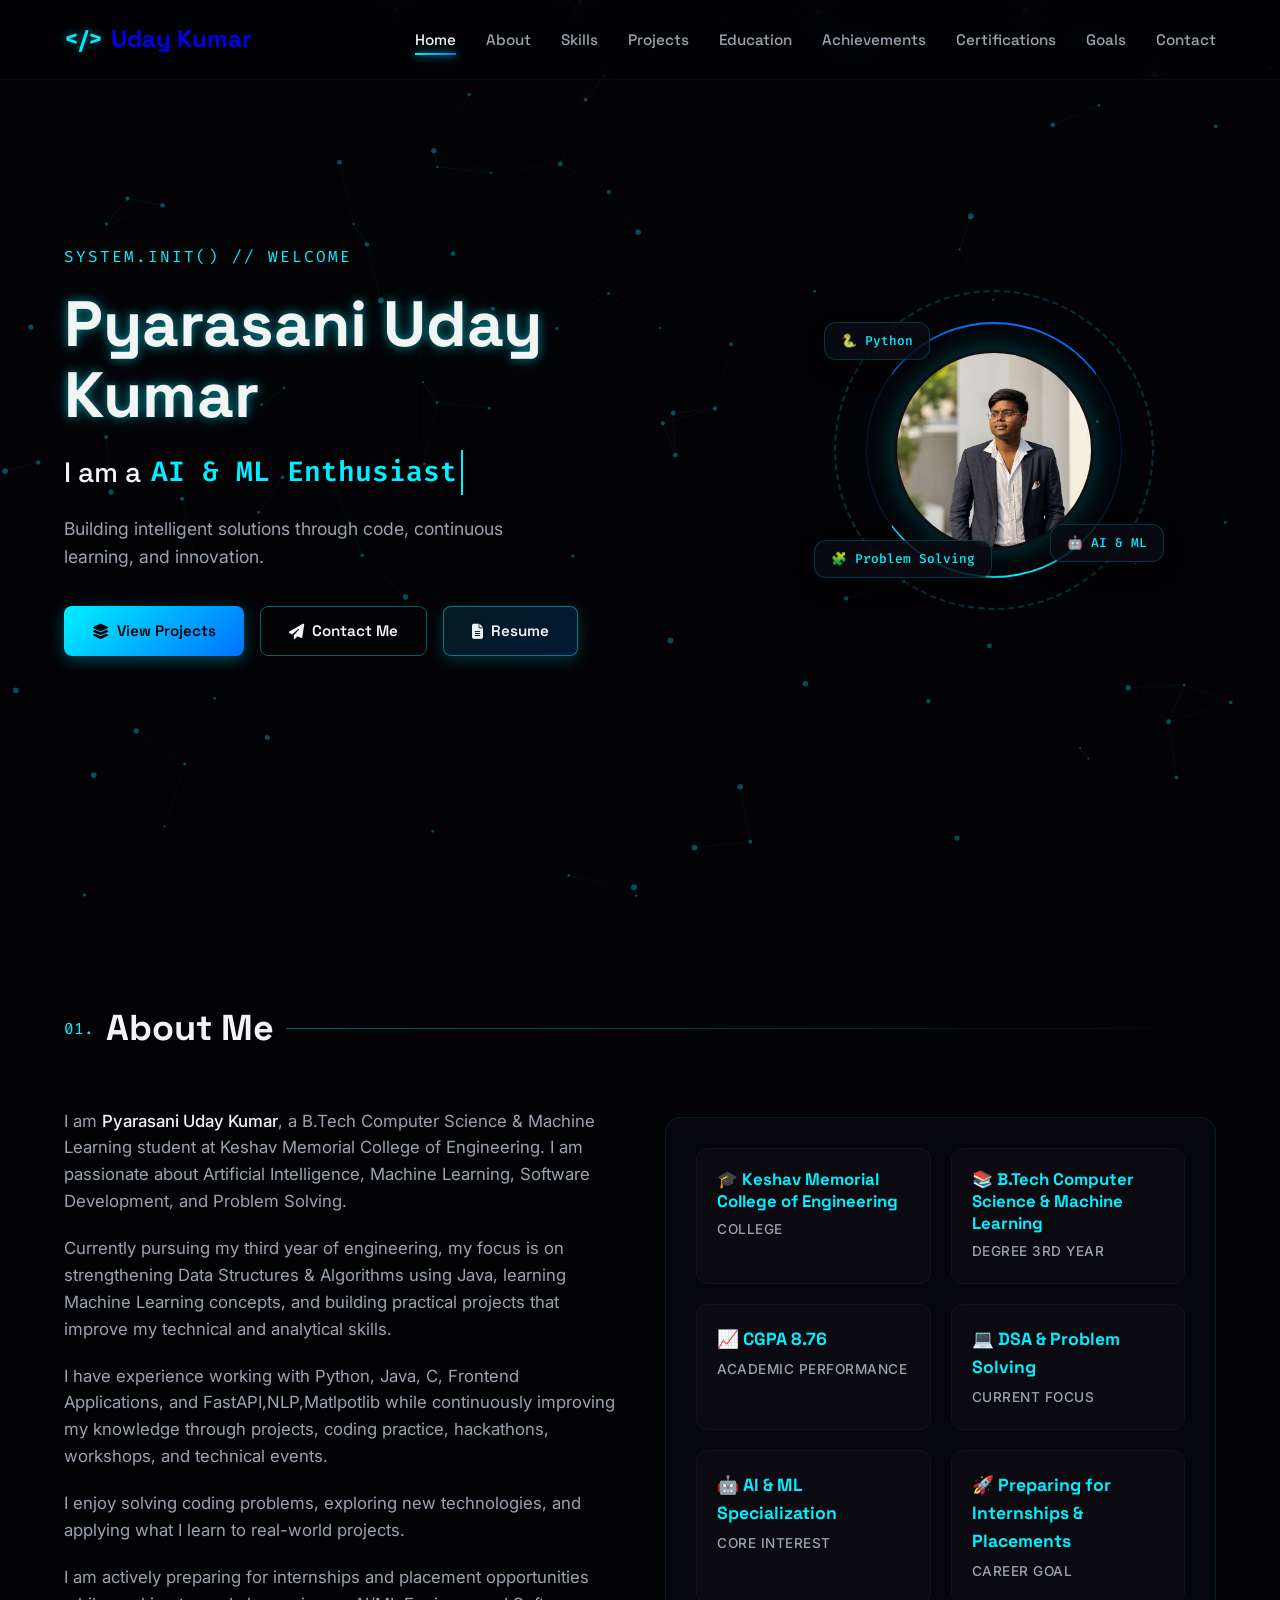
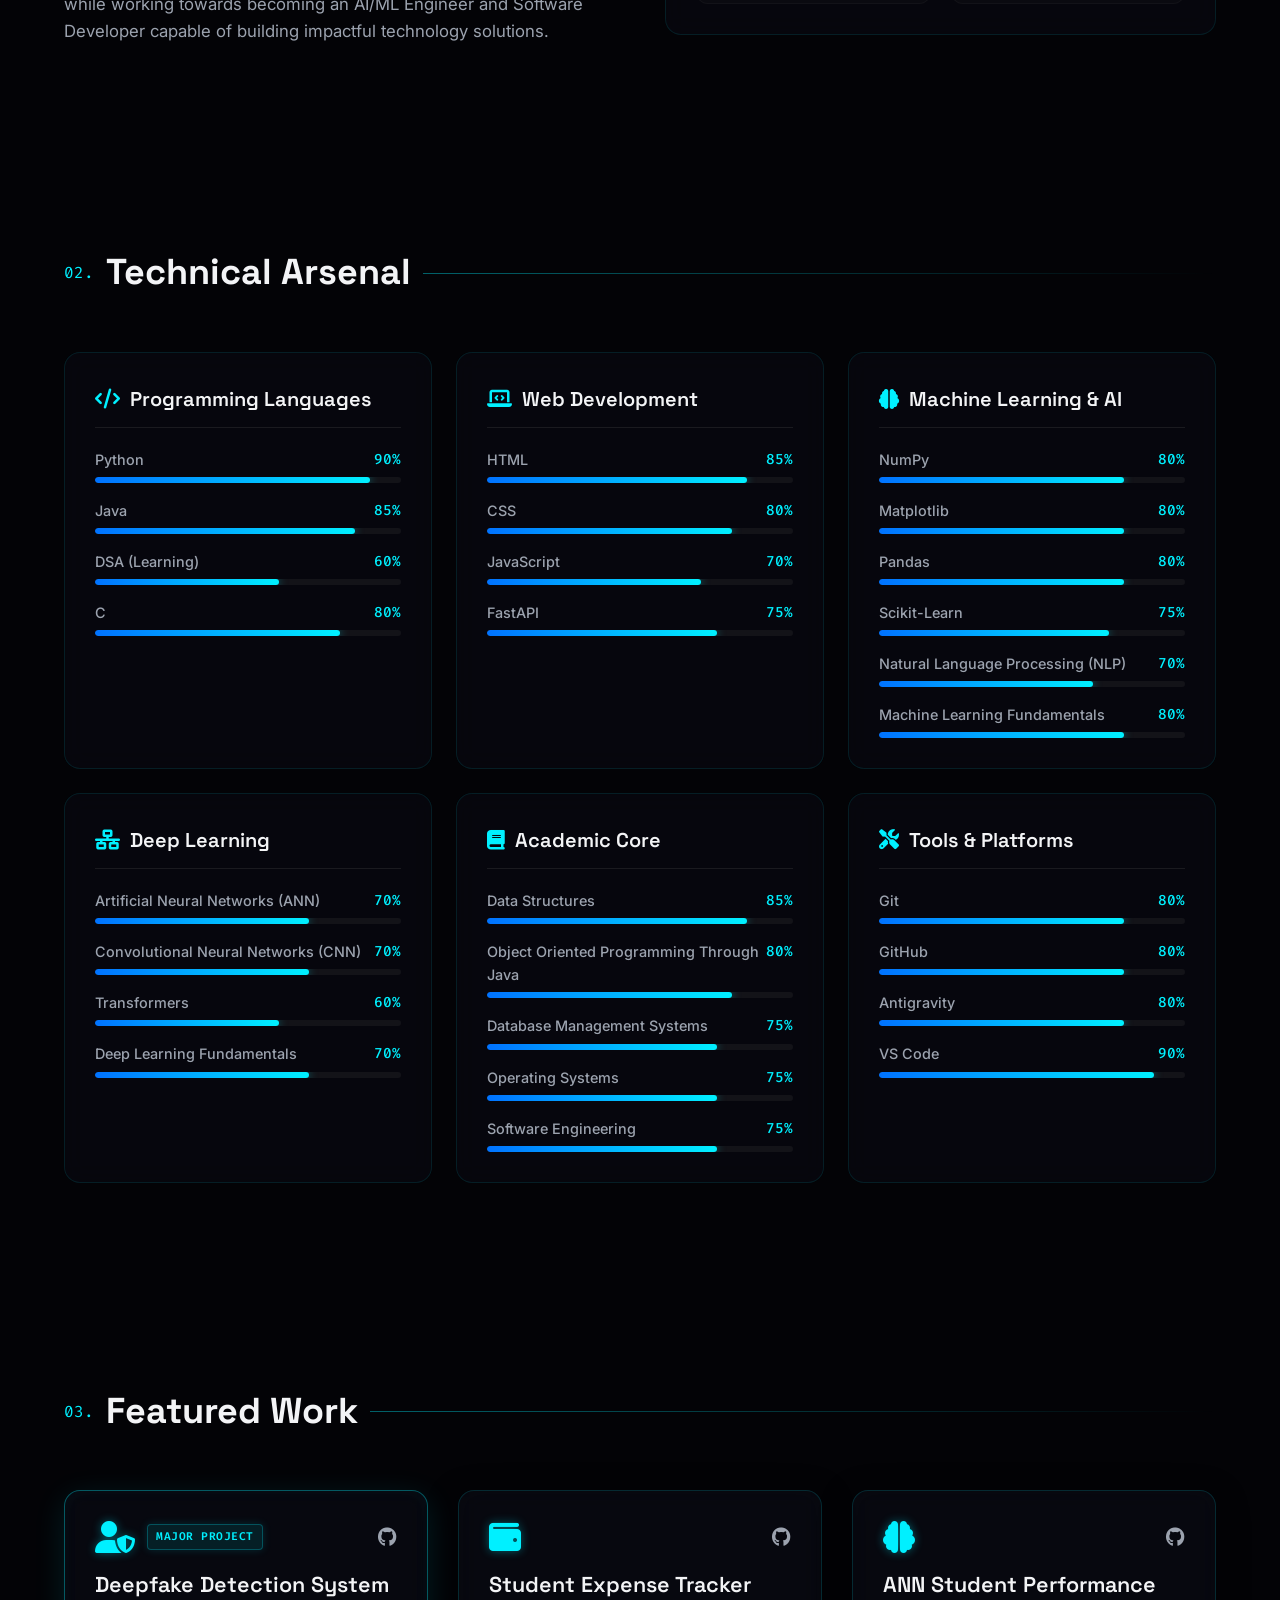
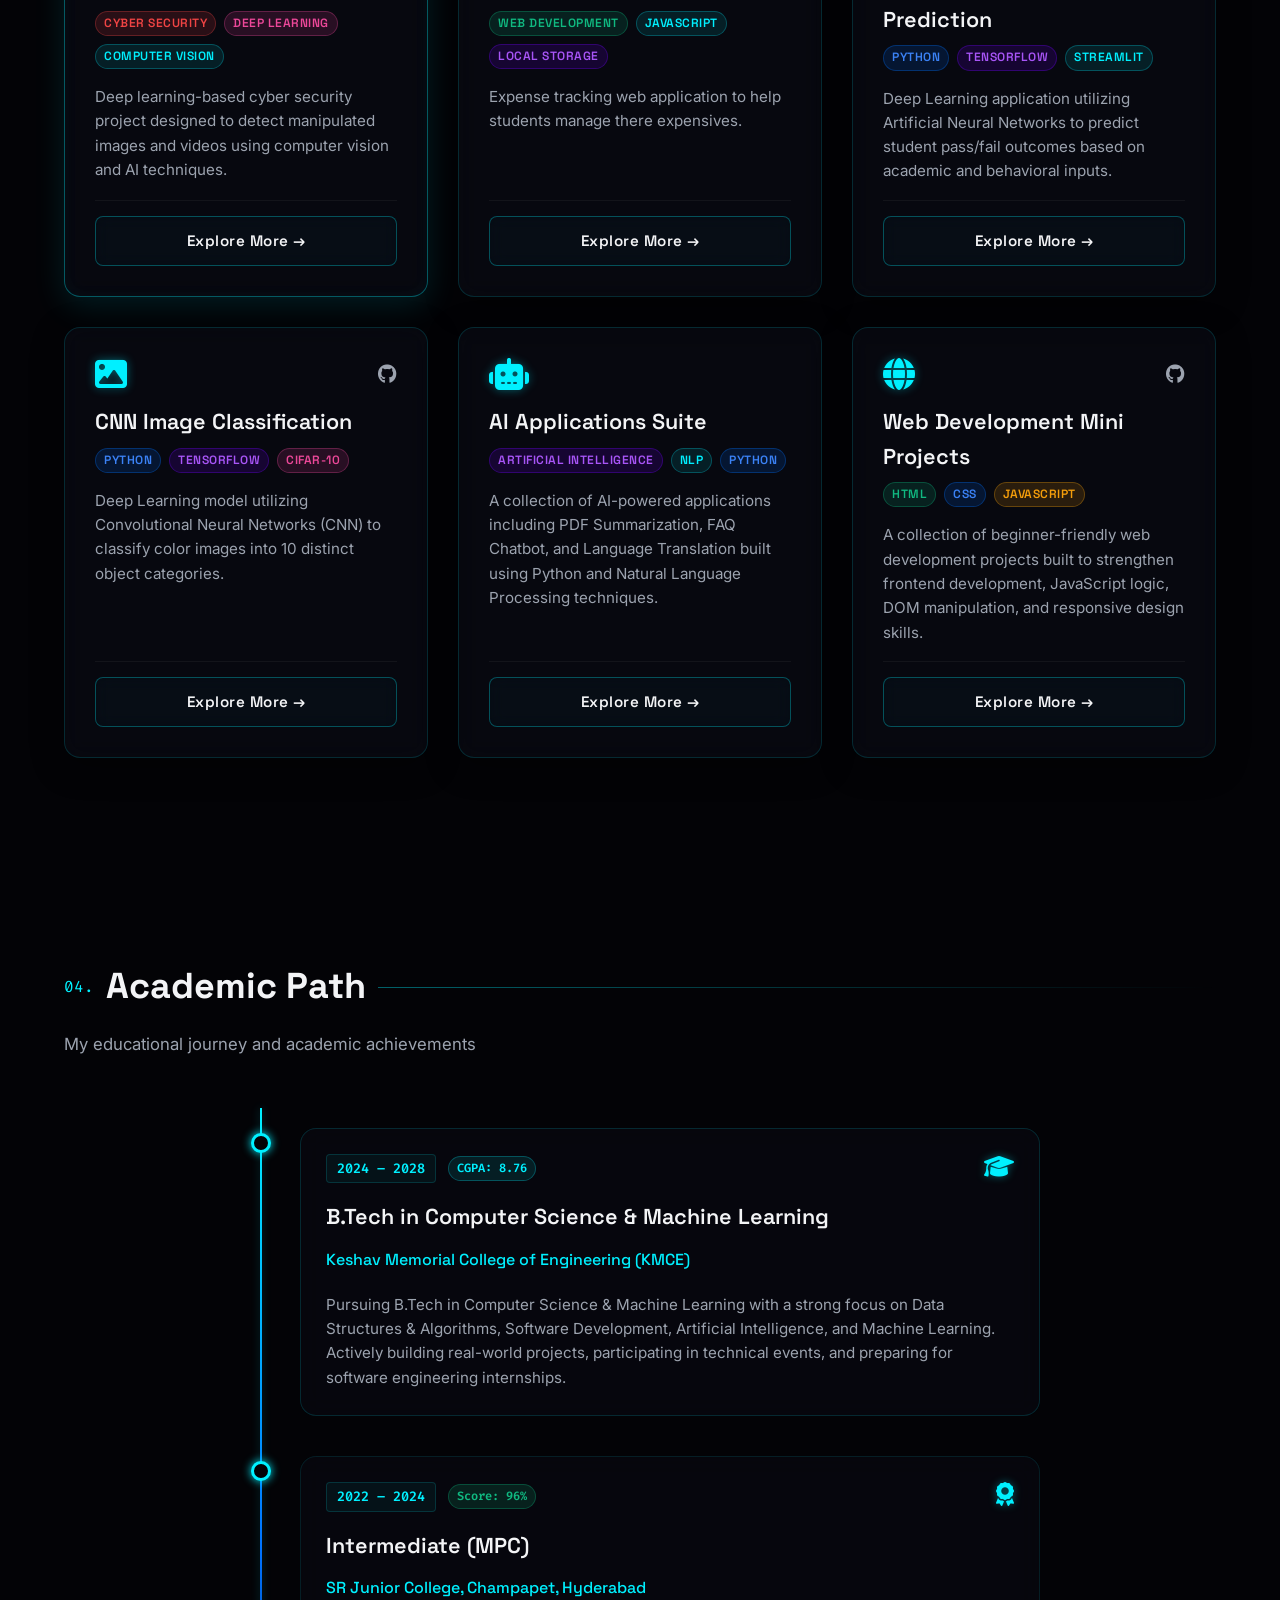
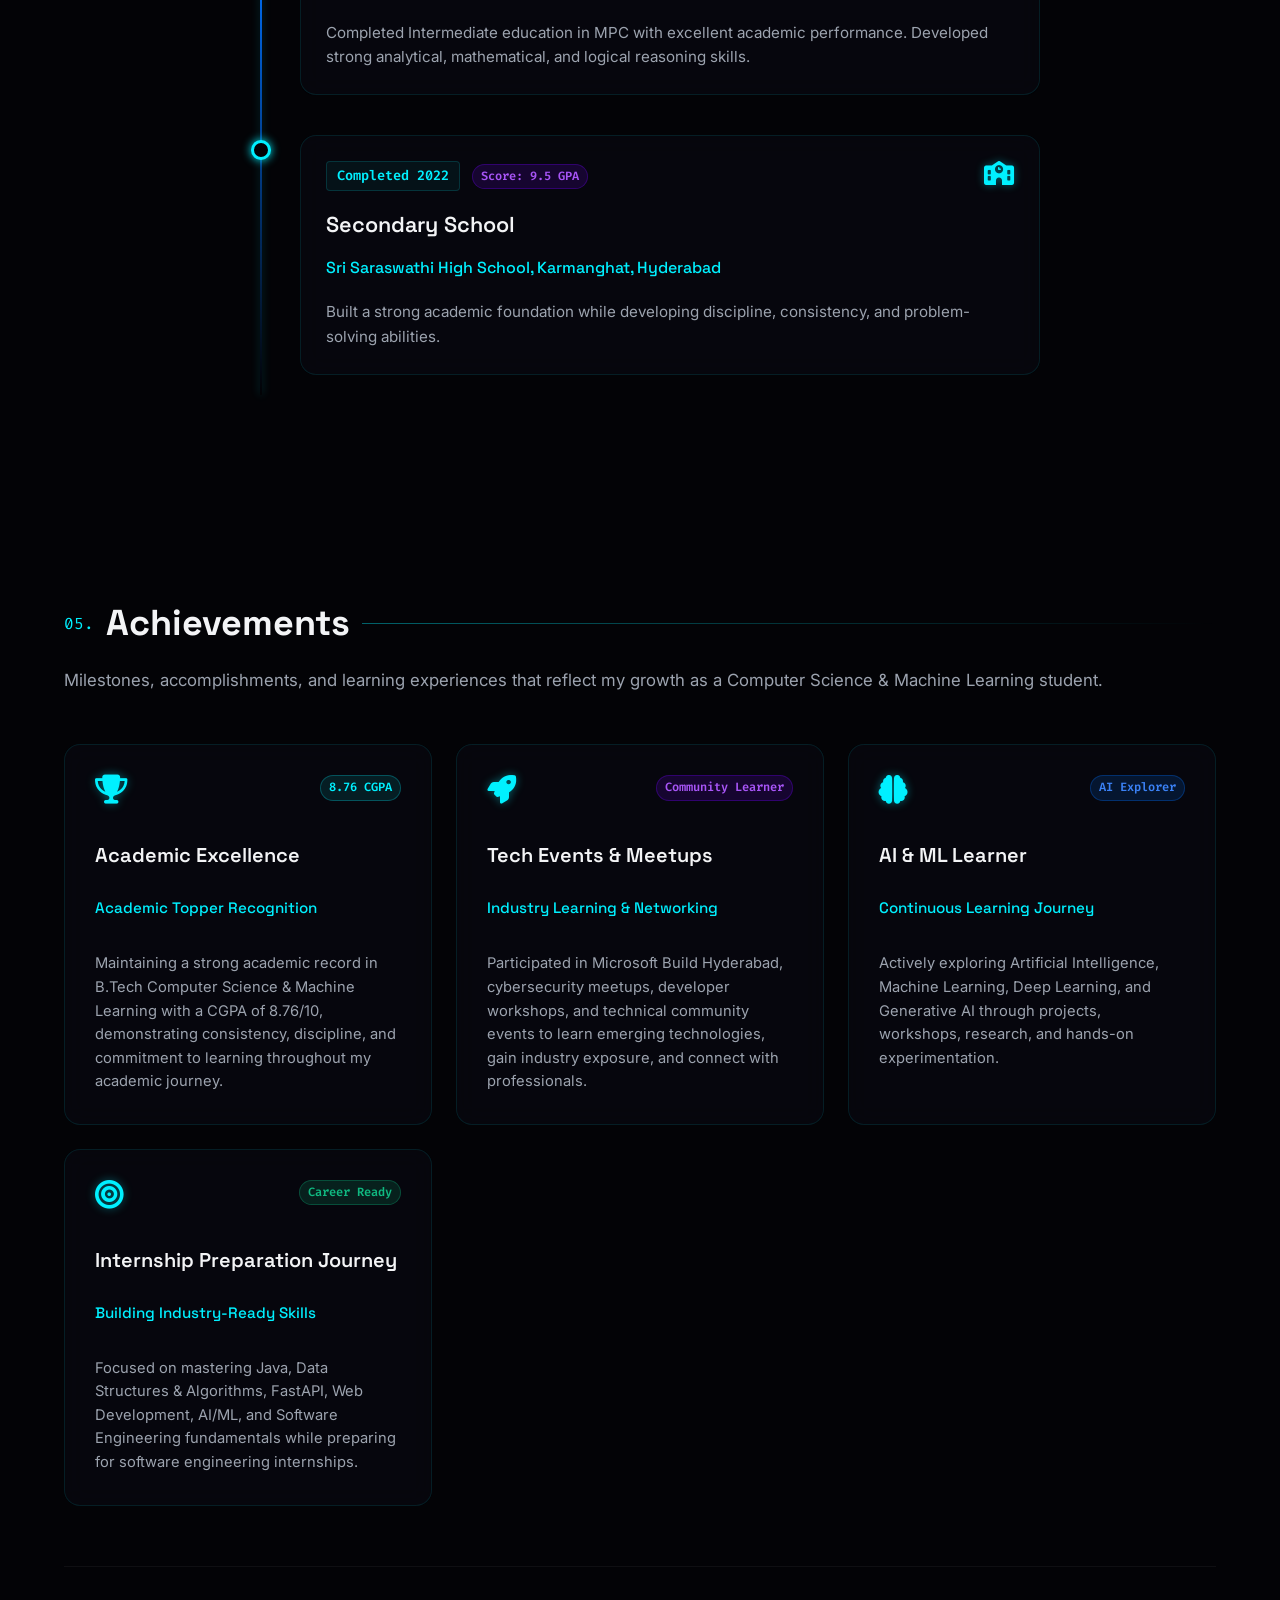
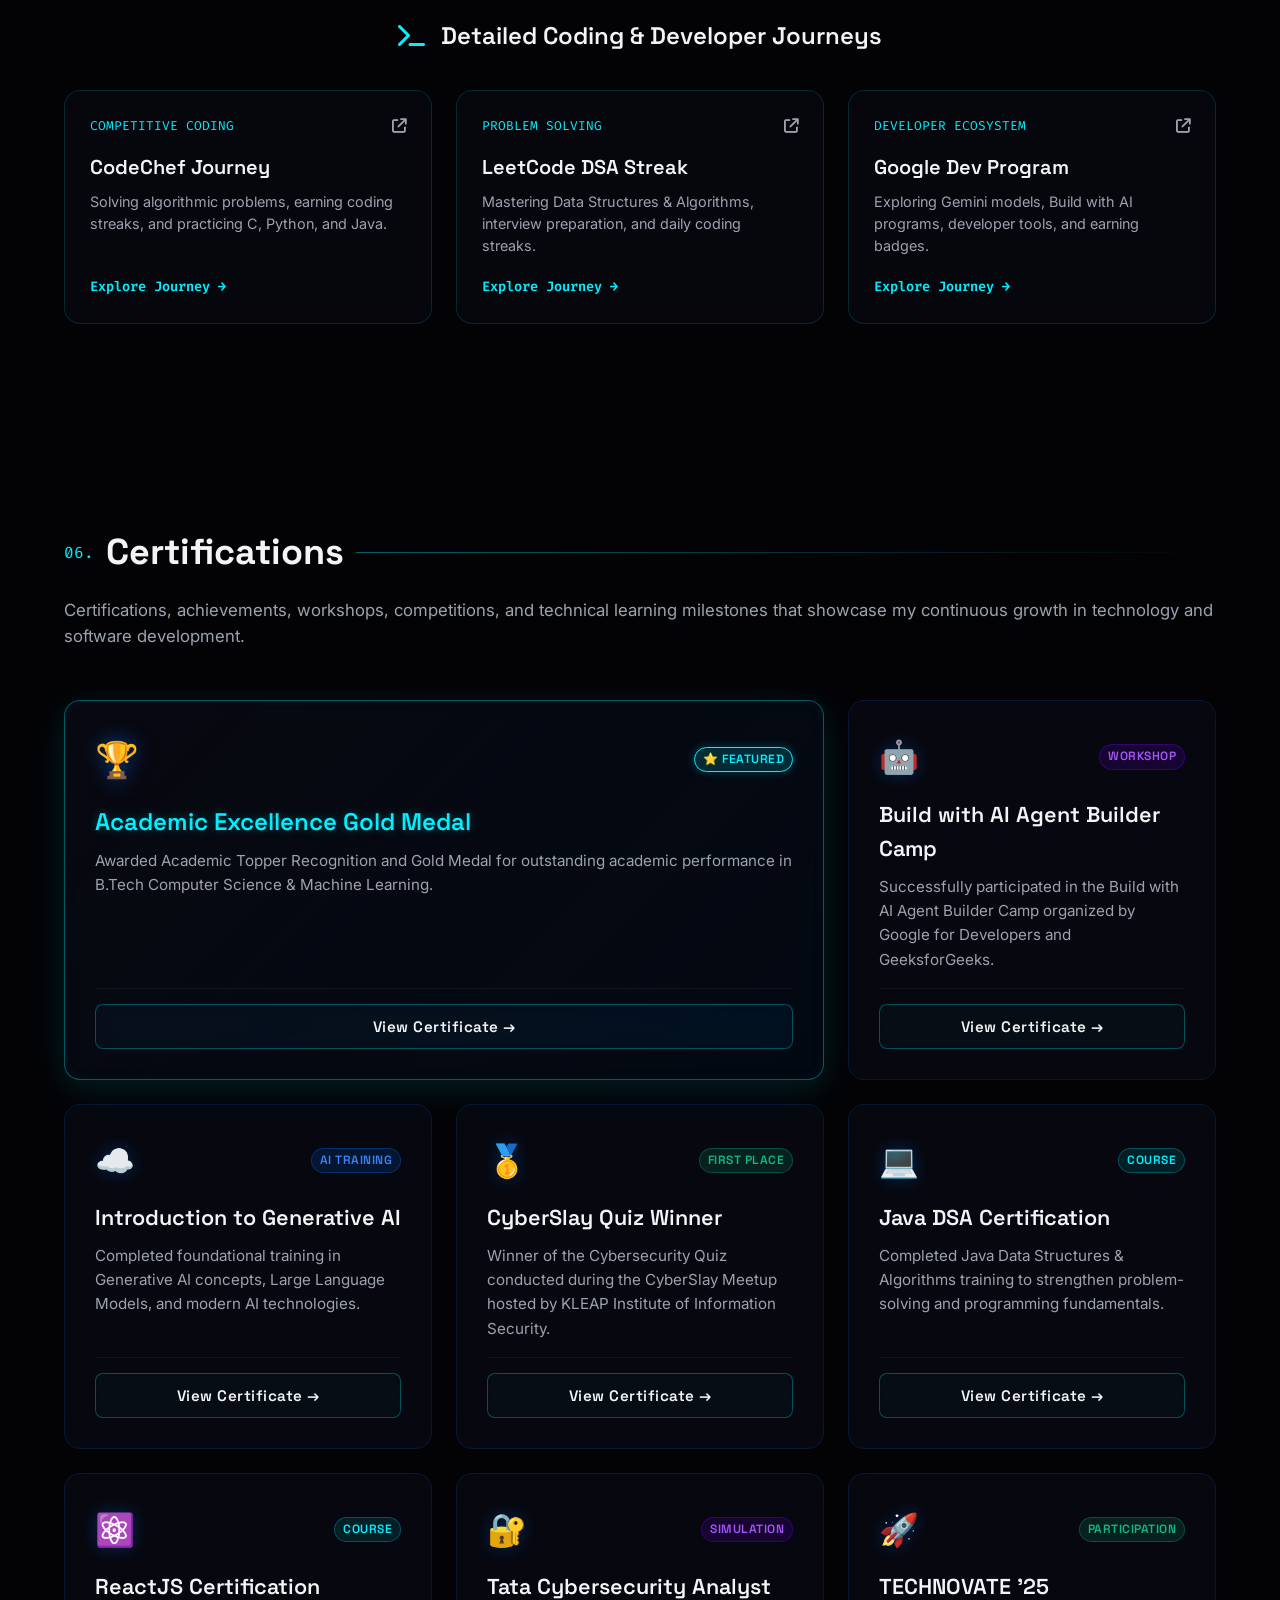
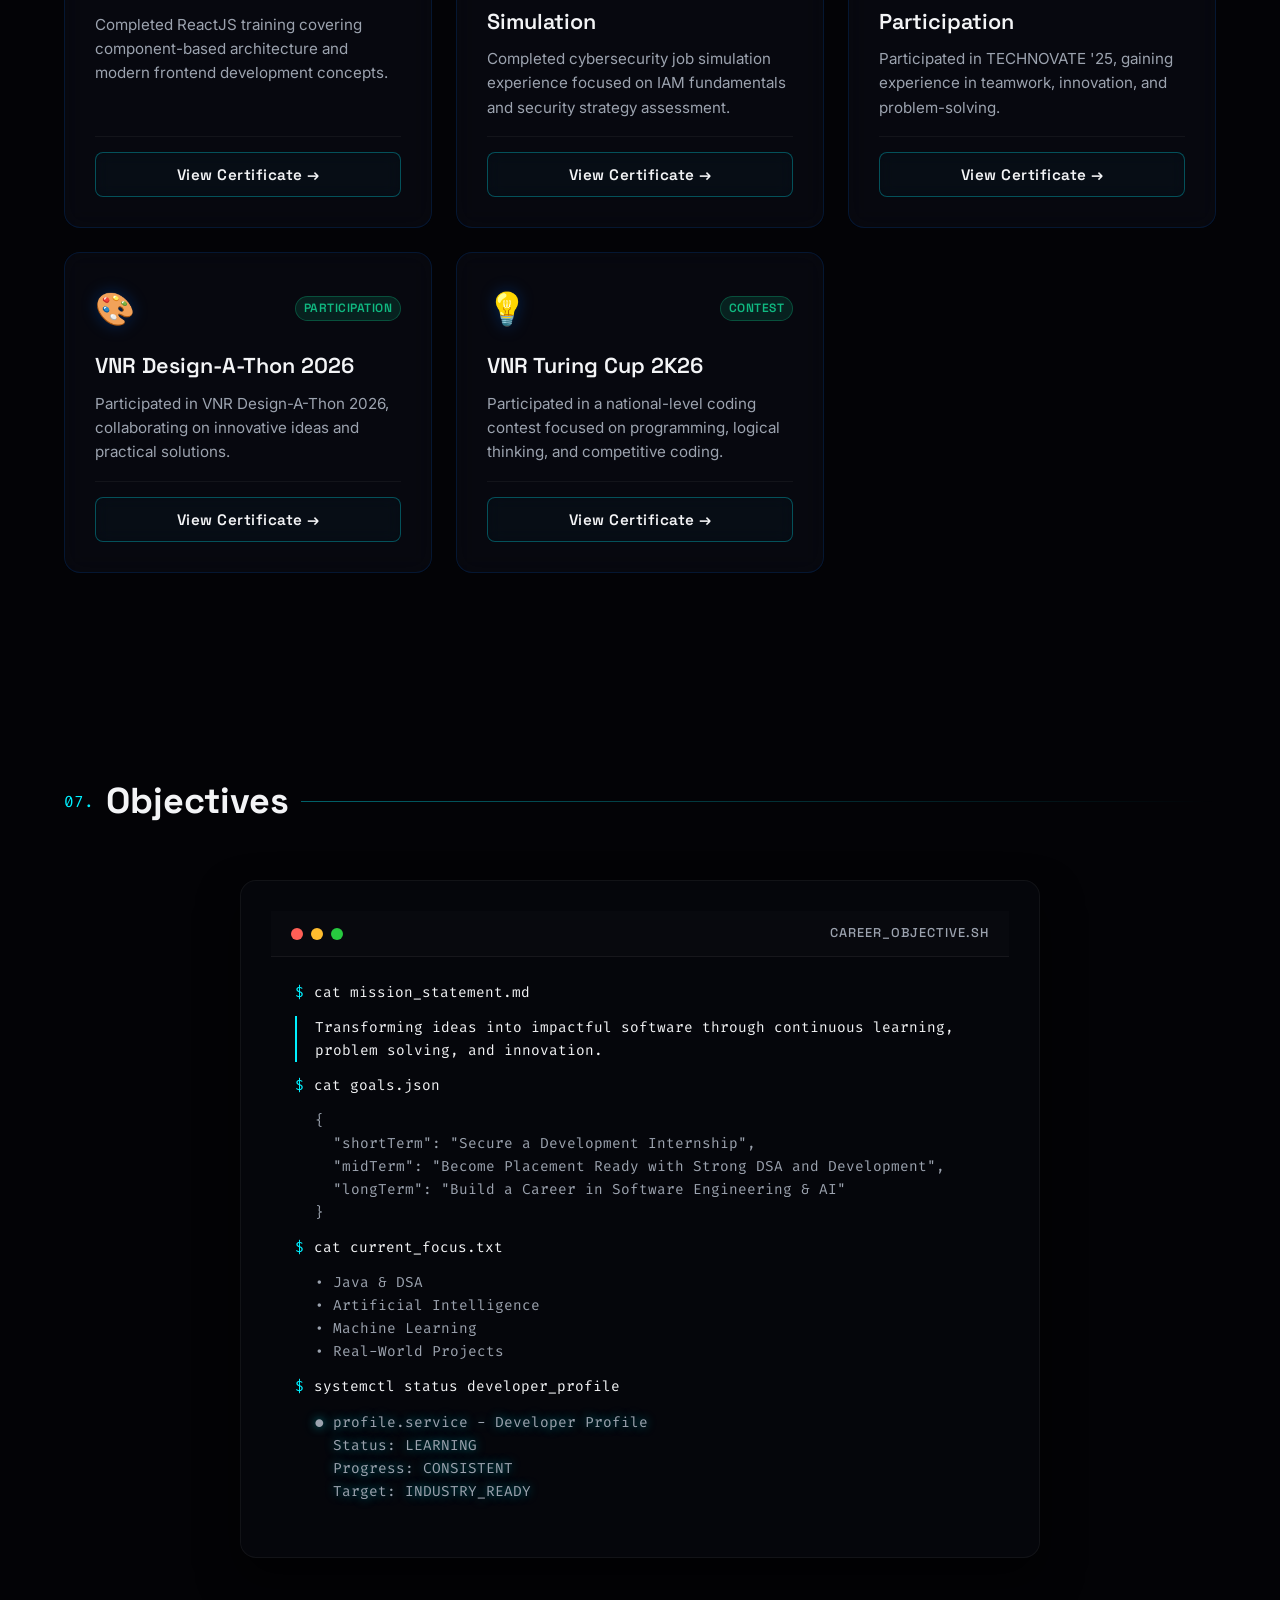
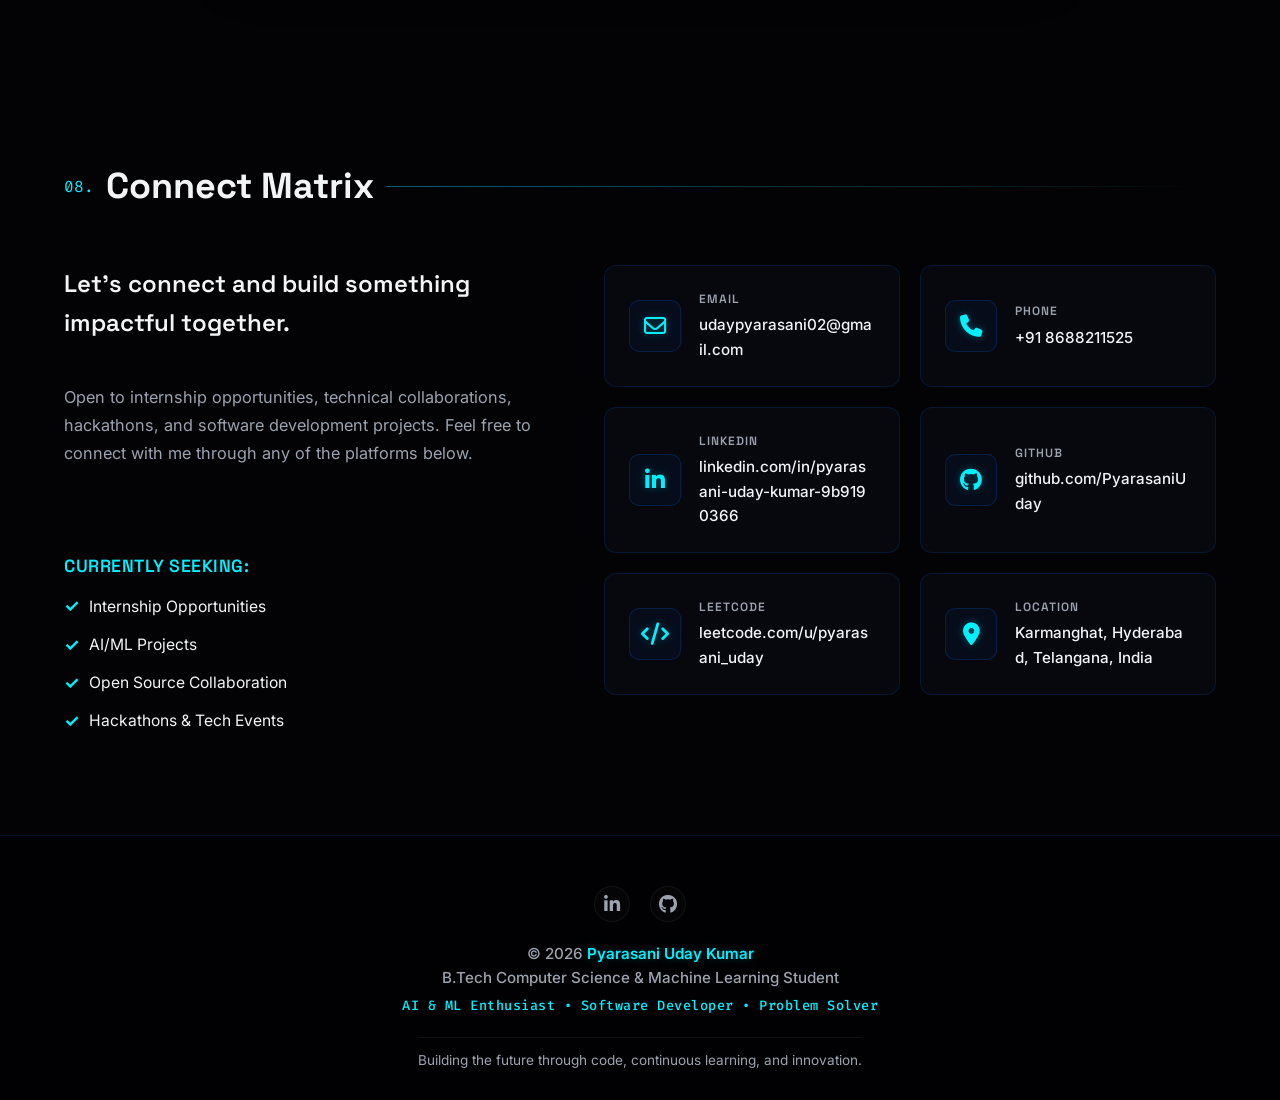
==== commit 1b1299ec: "Portfolio" ====
--- a/index.html
+++ b/index.html
@@ -70,7 +70,8 @@
                             Projects</a>
                         <a href="#contact" class="btn btn-secondary"><i class="fa-solid fa-paper-plane"></i> Contact
                             Me</a>
-                        <a href="https://pdflink.to/resume_pyarasaniuday/" class="btn btn-tertiary resume-download-btn" target="_blank" rel="noopener noreferrer"><i class="fa-solid fa-file-lines"></i>
+                        <a href="https://pdflink.to/resume_pyarasaniuday/" class="btn btn-tertiary resume-download-btn"
+                            target="_blank" rel="noopener noreferrer"><i class="fa-solid fa-file-lines"></i>
                             Resume</a>
                     </div>
                 </div>
@@ -79,7 +80,7 @@
                     <div class="cyber-ring">
                         <div class="ring-outer"></div>
                         <div class="ring-inner"></div>
-                        <img src="avatar.png" alt="Pyarasani Uday Kumar Profile Avatar" class="cyber-avatar">
+                        <img src="MyPic.jpeg" alt="Pyarasani Uday Kumar Profile Avatar" class="cyber-avatar">
                         <div class="floating-badge badge-1">
                             🐍 Python
                         </div>
@@ -1069,255 +1070,344 @@
                 <h2 class="section-title reveal"><span>06.</span> Certifications</h2>
                 <p class="section-subtitle reveal"
                     style="color: var(--text-secondary); margin-top: -35px; margin-bottom: 50px; font-size: 1.05rem;">
-                    Certifications, achievements, workshops, competitions, and technical learning milestones that showcase my continuous growth in technology and software development.
+                    Certifications, achievements, workshops, competitions, and technical learning milestones that
+                    showcase my continuous growth in technology and software development.
                 </p>
 
                 <div class="certifications-grid">
                     <!-- Certificate 1: Academic Excellence Gold Medal (Featured) -->
-                    <div class="cert-card-wrapper featured reveal" 
-                         data-cert-title="Academic Excellence Gold Medal" 
-                         data-cert-desc="Awarded Academic Topper Recognition and Gold Medal for outstanding academic performance in B.Tech Computer Science & Machine Learning." 
-                         data-cert-img="Certificates/Acadamic Excellence .jpeg"
-                         data-cert-badge="Featured Achievement">
+                    <div class="cert-card-wrapper featured reveal" data-cert-title="Academic Excellence Gold Medal"
+                        data-cert-desc="Awarded Academic Topper Recognition and Gold Medal for outstanding academic performance in B.Tech Computer Science & Machine Learning."
+                        data-cert-img="Certificates/Acadamic Excellence .jpeg" data-cert-badge="Featured Achievement">
                         <div class="glass-panel project-card cert-card featured-highlight">
-                            <div class="project-meta" style="height: 100%; display: flex; flex-direction: column; justify-content: space-between; gap: 16px;">
-                                <div>
-                                    <div class="cert-card-header" style="display: flex; align-items: center; justify-content: space-between; margin-bottom: 15px;">
-                                        <div class="cert-icon" style="font-size: 2.2rem; filter: drop-shadow(0 0 10px rgba(0, 114, 255, 0.5));">🏆</div>
-                                        <span class="project-badge" style="background: rgba(0, 240, 255, 0.15); color: var(--neon-cyan); border: 1px solid var(--neon-cyan); box-shadow: 0 0 10px rgba(0, 240, 255, 0.25);">⭐ Featured</span>
-                                    </div>
-                                    <h3 class="project-card-title" style="margin-top: 15px; margin-bottom: 8px; font-size: 1.5rem; color: var(--neon-cyan); text-shadow: 0 0 10px rgba(0, 240, 255, 0.3);">Academic Excellence Gold Medal</h3>
-                                    <p class="project-card-desc" style="margin: 0; line-height: 1.6; font-size: 0.95rem; color: var(--text-secondary);">
-                                        Awarded Academic Topper Recognition and Gold Medal for outstanding academic performance in B.Tech Computer Science & Machine Learning.
-                                    </p>
-                                </div>
-                                <div style="margin-top: auto; padding-top: 15px; border-top: 1px solid rgba(255, 255, 255, 0.05);">
-                                    <button class="btn btn-secondary project-explore-btn view-cert-btn">View Certificate &rarr;</button>
+                            <div class="project-meta"
+                                style="height: 100%; display: flex; flex-direction: column; justify-content: space-between; gap: 16px;">
+                                <div>
+                                    <div class="cert-card-header"
+                                        style="display: flex; align-items: center; justify-content: space-between; margin-bottom: 15px;">
+                                        <div class="cert-icon"
+                                            style="font-size: 2.2rem; filter: drop-shadow(0 0 10px rgba(0, 114, 255, 0.5));">
+                                            🏆</div>
+                                        <span class="project-badge"
+                                            style="background: rgba(0, 240, 255, 0.15); color: var(--neon-cyan); border: 1px solid var(--neon-cyan); box-shadow: 0 0 10px rgba(0, 240, 255, 0.25);">⭐
+                                            Featured</span>
+                                    </div>
+                                    <h3 class="project-card-title"
+                                        style="margin-top: 15px; margin-bottom: 8px; font-size: 1.5rem; color: var(--neon-cyan); text-shadow: 0 0 10px rgba(0, 240, 255, 0.3);">
+                                        Academic Excellence Gold Medal</h3>
+                                    <p class="project-card-desc"
+                                        style="margin: 0; line-height: 1.6; font-size: 0.95rem; color: var(--text-secondary);">
+                                        Awarded Academic Topper Recognition and Gold Medal for outstanding academic
+                                        performance in B.Tech Computer Science & Machine Learning.
+                                    </p>
+                                </div>
+                                <div
+                                    style="margin-top: auto; padding-top: 15px; border-top: 1px solid rgba(255, 255, 255, 0.05);">
+                                    <button class="btn btn-secondary project-explore-btn view-cert-btn">View Certificate
+                                        &rarr;</button>
                                 </div>
                             </div>
                         </div>
                     </div>
 
                     <!-- Certificate 2: Build with AI Agent Builder Camp -->
-                    <div class="cert-card-wrapper reveal reveal-delay-1" 
-                         data-cert-title="Build with AI Agent Builder Camp" 
-                         data-cert-desc="Successfully participated in the Build with AI Agent Builder Camp organized by Google for Developers and GeeksforGeeks." 
-                         data-cert-img="Certificates/geekforgeek build with AI.jpeg"
-                         data-cert-badge="Google Workshop">
+                    <div class="cert-card-wrapper reveal reveal-delay-1"
+                        data-cert-title="Build with AI Agent Builder Camp"
+                        data-cert-desc="Successfully participated in the Build with AI Agent Builder Camp organized by Google for Developers and GeeksforGeeks."
+                        data-cert-img="Certificates/geekforgeek build with AI.jpeg" data-cert-badge="Google Workshop">
                         <div class="glass-panel project-card cert-card">
-                            <div class="project-meta" style="height: 100%; display: flex; flex-direction: column; justify-content: space-between; gap: 16px;">
-                                <div>
-                                    <div class="cert-card-header" style="display: flex; align-items: center; justify-content: space-between; margin-bottom: 15px;">
-                                        <div class="cert-icon" style="font-size: 2rem; filter: drop-shadow(0 0 8px rgba(0, 114, 255, 0.3));">🤖</div>
-                                        <span class="project-badge" style="background: rgba(112, 0, 255, 0.15); color: #a855f7; border: 1px solid rgba(112, 0, 255, 0.3);">Workshop</span>
-                                    </div>
-                                    <h3 class="project-card-title" style="margin-top: 15px; margin-bottom: 8px;">Build with AI Agent Builder Camp</h3>
-                                    <p class="project-card-desc" style="margin: 0; line-height: 1.6; font-size: 0.95rem; color: var(--text-secondary);">
-                                        Successfully participated in the Build with AI Agent Builder Camp organized by Google for Developers and GeeksforGeeks.
-                                    </p>
-                                </div>
-                                <div style="margin-top: auto; padding-top: 15px; border-top: 1px solid rgba(255, 255, 255, 0.05);">
-                                    <button class="btn btn-secondary project-explore-btn view-cert-btn">View Certificate &rarr;</button>
+                            <div class="project-meta"
+                                style="height: 100%; display: flex; flex-direction: column; justify-content: space-between; gap: 16px;">
+                                <div>
+                                    <div class="cert-card-header"
+                                        style="display: flex; align-items: center; justify-content: space-between; margin-bottom: 15px;">
+                                        <div class="cert-icon"
+                                            style="font-size: 2rem; filter: drop-shadow(0 0 8px rgba(0, 114, 255, 0.3));">
+                                            🤖</div>
+                                        <span class="project-badge"
+                                            style="background: rgba(112, 0, 255, 0.15); color: #a855f7; border: 1px solid rgba(112, 0, 255, 0.3);">Workshop</span>
+                                    </div>
+                                    <h3 class="project-card-title" style="margin-top: 15px; margin-bottom: 8px;">Build
+                                        with AI Agent Builder Camp</h3>
+                                    <p class="project-card-desc"
+                                        style="margin: 0; line-height: 1.6; font-size: 0.95rem; color: var(--text-secondary);">
+                                        Successfully participated in the Build with AI Agent Builder Camp organized by
+                                        Google for Developers and GeeksforGeeks.
+                                    </p>
+                                </div>
+                                <div
+                                    style="margin-top: auto; padding-top: 15px; border-top: 1px solid rgba(255, 255, 255, 0.05);">
+                                    <button class="btn btn-secondary project-explore-btn view-cert-btn">View Certificate
+                                        &rarr;</button>
                                 </div>
                             </div>
                         </div>
                     </div>
 
                     <!-- Certificate 3: Introduction to Generative AI -->
-                    <div class="cert-card-wrapper reveal reveal-delay-2" 
-                         data-cert-title="Introduction to Generative AI" 
-                         data-cert-desc="Completed foundational training in Generative AI concepts, Large Language Models, and modern AI technologies." 
-                         data-cert-img="Certificates/Google GEnAi.jpeg"
-                         data-cert-badge="AI/ML Training">
+                    <div class="cert-card-wrapper reveal reveal-delay-2" data-cert-title="Introduction to Generative AI"
+                        data-cert-desc="Completed foundational training in Generative AI concepts, Large Language Models, and modern AI technologies."
+                        data-cert-img="Certificates/Google GEnAi.jpeg" data-cert-badge="AI/ML Training">
                         <div class="glass-panel project-card cert-card">
-                            <div class="project-meta" style="height: 100%; display: flex; flex-direction: column; justify-content: space-between; gap: 16px;">
-                                <div>
-                                    <div class="cert-card-header" style="display: flex; align-items: center; justify-content: space-between; margin-bottom: 15px;">
-                                        <div class="cert-icon" style="font-size: 2rem; filter: drop-shadow(0 0 8px rgba(0, 114, 255, 0.3));">☁️</div>
-                                        <span class="project-badge" style="background: rgba(0, 114, 255, 0.15); color: #3b82f6; border: 1px solid rgba(0, 114, 255, 0.3);">AI Training</span>
-                                    </div>
-                                    <h3 class="project-card-title" style="margin-top: 15px; margin-bottom: 8px;">Introduction to Generative AI</h3>
-                                    <p class="project-card-desc" style="margin: 0; line-height: 1.6; font-size: 0.95rem; color: var(--text-secondary);">
-                                        Completed foundational training in Generative AI concepts, Large Language Models, and modern AI technologies.
-                                    </p>
-                                </div>
-                                <div style="margin-top: auto; padding-top: 15px; border-top: 1px solid rgba(255, 255, 255, 0.05);">
-                                    <button class="btn btn-secondary project-explore-btn view-cert-btn">View Certificate &rarr;</button>
+                            <div class="project-meta"
+                                style="height: 100%; display: flex; flex-direction: column; justify-content: space-between; gap: 16px;">
+                                <div>
+                                    <div class="cert-card-header"
+                                        style="display: flex; align-items: center; justify-content: space-between; margin-bottom: 15px;">
+                                        <div class="cert-icon"
+                                            style="font-size: 2rem; filter: drop-shadow(0 0 8px rgba(0, 114, 255, 0.3));">
+                                            ☁️</div>
+                                        <span class="project-badge"
+                                            style="background: rgba(0, 114, 255, 0.15); color: #3b82f6; border: 1px solid rgba(0, 114, 255, 0.3);">AI
+                                            Training</span>
+                                    </div>
+                                    <h3 class="project-card-title" style="margin-top: 15px; margin-bottom: 8px;">
+                                        Introduction to Generative AI</h3>
+                                    <p class="project-card-desc"
+                                        style="margin: 0; line-height: 1.6; font-size: 0.95rem; color: var(--text-secondary);">
+                                        Completed foundational training in Generative AI concepts, Large Language
+                                        Models, and modern AI technologies.
+                                    </p>
+                                </div>
+                                <div
+                                    style="margin-top: auto; padding-top: 15px; border-top: 1px solid rgba(255, 255, 255, 0.05);">
+                                    <button class="btn btn-secondary project-explore-btn view-cert-btn">View Certificate
+                                        &rarr;</button>
                                 </div>
                             </div>
                         </div>
                     </div>
 
                     <!-- Certificate 4: CyberSlay Quiz Winner -->
-                    <div class="cert-card-wrapper reveal reveal-delay-3" 
-                         data-cert-title="CyberSlay Quiz Winner" 
-                         data-cert-desc="Winner of the Cybersecurity Quiz conducted during the CyberSlay Meetup hosted by KLEAP Institute of Information Security." 
-                         data-cert-img="Certificates/Cuber clay event .jpeg"
-                         data-cert-badge="Competition Winner">
+                    <div class="cert-card-wrapper reveal reveal-delay-3" data-cert-title="CyberSlay Quiz Winner"
+                        data-cert-desc="Winner of the Cybersecurity Quiz conducted during the CyberSlay Meetup hosted by KLEAP Institute of Information Security."
+                        data-cert-img="Certificates/Cuber clay event .jpeg" data-cert-badge="Competition Winner">
                         <div class="glass-panel project-card cert-card">
-                            <div class="project-meta" style="height: 100%; display: flex; flex-direction: column; justify-content: space-between; gap: 16px;">
-                                <div>
-                                    <div class="cert-card-header" style="display: flex; align-items: center; justify-content: space-between; margin-bottom: 15px;">
-                                        <div class="cert-icon" style="font-size: 2rem; filter: drop-shadow(0 0 8px rgba(0, 114, 255, 0.3));">🥇</div>
-                                        <span class="project-badge" style="background: rgba(16, 185, 129, 0.15); color: #10b981; border: 1px solid rgba(16, 185, 129, 0.3);">First Place</span>
-                                    </div>
-                                    <h3 class="project-card-title" style="margin-top: 15px; margin-bottom: 8px;">CyberSlay Quiz Winner</h3>
-                                    <p class="project-card-desc" style="margin: 0; line-height: 1.6; font-size: 0.95rem; color: var(--text-secondary);">
-                                        Winner of the Cybersecurity Quiz conducted during the CyberSlay Meetup hosted by KLEAP Institute of Information Security.
-                                    </p>
-                                </div>
-                                <div style="margin-top: auto; padding-top: 15px; border-top: 1px solid rgba(255, 255, 255, 0.05);">
-                                    <button class="btn btn-secondary project-explore-btn view-cert-btn">View Certificate &rarr;</button>
+                            <div class="project-meta"
+                                style="height: 100%; display: flex; flex-direction: column; justify-content: space-between; gap: 16px;">
+                                <div>
+                                    <div class="cert-card-header"
+                                        style="display: flex; align-items: center; justify-content: space-between; margin-bottom: 15px;">
+                                        <div class="cert-icon"
+                                            style="font-size: 2rem; filter: drop-shadow(0 0 8px rgba(0, 114, 255, 0.3));">
+                                            🥇</div>
+                                        <span class="project-badge"
+                                            style="background: rgba(16, 185, 129, 0.15); color: #10b981; border: 1px solid rgba(16, 185, 129, 0.3);">First
+                                            Place</span>
+                                    </div>
+                                    <h3 class="project-card-title" style="margin-top: 15px; margin-bottom: 8px;">
+                                        CyberSlay Quiz Winner</h3>
+                                    <p class="project-card-desc"
+                                        style="margin: 0; line-height: 1.6; font-size: 0.95rem; color: var(--text-secondary);">
+                                        Winner of the Cybersecurity Quiz conducted during the CyberSlay Meetup hosted by
+                                        KLEAP Institute of Information Security.
+                                    </p>
+                                </div>
+                                <div
+                                    style="margin-top: auto; padding-top: 15px; border-top: 1px solid rgba(255, 255, 255, 0.05);">
+                                    <button class="btn btn-secondary project-explore-btn view-cert-btn">View Certificate
+                                        &rarr;</button>
                                 </div>
                             </div>
                         </div>
                     </div>
 
                     <!-- Certificate 5: Java DSA Certification -->
-                    <div class="cert-card-wrapper reveal" 
-                         data-cert-title="Java DSA Certification" 
-                         data-cert-desc="Completed Java Data Structures & Algorithms training to strengthen problem-solving and programming fundamentals." 
-                         data-cert-img="Certificates/java dsa.jpeg"
-                         data-cert-badge="DSA Training">
+                    <div class="cert-card-wrapper reveal" data-cert-title="Java DSA Certification"
+                        data-cert-desc="Completed Java Data Structures & Algorithms training to strengthen problem-solving and programming fundamentals."
+                        data-cert-img="Certificates/java dsa.jpeg" data-cert-badge="DSA Training">
                         <div class="glass-panel project-card cert-card">
-                            <div class="project-meta" style="height: 100%; display: flex; flex-direction: column; justify-content: space-between; gap: 16px;">
-                                <div>
-                                    <div class="cert-card-header" style="display: flex; align-items: center; justify-content: space-between; margin-bottom: 15px;">
-                                        <div class="cert-icon" style="font-size: 2rem; filter: drop-shadow(0 0 8px rgba(0, 114, 255, 0.3));">💻</div>
-                                        <span class="project-badge" style="background: rgba(0, 240, 255, 0.1); color: var(--neon-cyan); border: 1px solid rgba(0, 240, 255, 0.25);">Course</span>
-                                    </div>
-                                    <h3 class="project-card-title" style="margin-top: 15px; margin-bottom: 8px;">Java DSA Certification</h3>
-                                    <p class="project-card-desc" style="margin: 0; line-height: 1.6; font-size: 0.95rem; color: var(--text-secondary);">
-                                        Completed Java Data Structures & Algorithms training to strengthen problem-solving and programming fundamentals.
-                                    </p>
-                                </div>
-                                <div style="margin-top: auto; padding-top: 15px; border-top: 1px solid rgba(255, 255, 255, 0.05);">
-                                    <button class="btn btn-secondary project-explore-btn view-cert-btn">View Certificate &rarr;</button>
+                            <div class="project-meta"
+                                style="height: 100%; display: flex; flex-direction: column; justify-content: space-between; gap: 16px;">
+                                <div>
+                                    <div class="cert-card-header"
+                                        style="display: flex; align-items: center; justify-content: space-between; margin-bottom: 15px;">
+                                        <div class="cert-icon"
+                                            style="font-size: 2rem; filter: drop-shadow(0 0 8px rgba(0, 114, 255, 0.3));">
+                                            💻</div>
+                                        <span class="project-badge"
+                                            style="background: rgba(0, 240, 255, 0.1); color: var(--neon-cyan); border: 1px solid rgba(0, 240, 255, 0.25);">Course</span>
+                                    </div>
+                                    <h3 class="project-card-title" style="margin-top: 15px; margin-bottom: 8px;">Java
+                                        DSA Certification</h3>
+                                    <p class="project-card-desc"
+                                        style="margin: 0; line-height: 1.6; font-size: 0.95rem; color: var(--text-secondary);">
+                                        Completed Java Data Structures & Algorithms training to strengthen
+                                        problem-solving and programming fundamentals.
+                                    </p>
+                                </div>
+                                <div
+                                    style="margin-top: auto; padding-top: 15px; border-top: 1px solid rgba(255, 255, 255, 0.05);">
+                                    <button class="btn btn-secondary project-explore-btn view-cert-btn">View Certificate
+                                        &rarr;</button>
                                 </div>
                             </div>
                         </div>
                     </div>
 
                     <!-- Certificate 6: ReactJS Certification -->
-                    <div class="cert-card-wrapper reveal reveal-delay-1" 
-                         data-cert-title="ReactJS Certification" 
-                         data-cert-desc="Completed ReactJS training covering component-based architecture and modern frontend development concepts." 
-                         data-cert-img="Certificates/react js.jpeg"
-                         data-cert-badge="Web Dev Training">
+                    <div class="cert-card-wrapper reveal reveal-delay-1" data-cert-title="ReactJS Certification"
+                        data-cert-desc="Completed ReactJS training covering component-based architecture and modern frontend development concepts."
+                        data-cert-img="Certificates/react js.jpeg" data-cert-badge="Web Dev Training">
                         <div class="glass-panel project-card cert-card">
-                            <div class="project-meta" style="height: 100%; display: flex; flex-direction: column; justify-content: space-between; gap: 16px;">
-                                <div>
-                                    <div class="cert-card-header" style="display: flex; align-items: center; justify-content: space-between; margin-bottom: 15px;">
-                                        <div class="cert-icon" style="font-size: 2rem; filter: drop-shadow(0 0 8px rgba(0, 114, 255, 0.3));">⚛️</div>
-                                        <span class="project-badge" style="background: rgba(0, 240, 255, 0.1); color: var(--neon-cyan); border: 1px solid rgba(0, 240, 255, 0.25);">Course</span>
-                                    </div>
-                                    <h3 class="project-card-title" style="margin-top: 15px; margin-bottom: 8px;">ReactJS Certification</h3>
-                                    <p class="project-card-desc" style="margin: 0; line-height: 1.6; font-size: 0.95rem; color: var(--text-secondary);">
-                                        Completed ReactJS training covering component-based architecture and modern frontend development concepts.
-                                    </p>
-                                </div>
-                                <div style="margin-top: auto; padding-top: 15px; border-top: 1px solid rgba(255, 255, 255, 0.05);">
-                                    <button class="btn btn-secondary project-explore-btn view-cert-btn">View Certificate &rarr;</button>
+                            <div class="project-meta"
+                                style="height: 100%; display: flex; flex-direction: column; justify-content: space-between; gap: 16px;">
+                                <div>
+                                    <div class="cert-card-header"
+                                        style="display: flex; align-items: center; justify-content: space-between; margin-bottom: 15px;">
+                                        <div class="cert-icon"
+                                            style="font-size: 2rem; filter: drop-shadow(0 0 8px rgba(0, 114, 255, 0.3));">
+                                            ⚛️</div>
+                                        <span class="project-badge"
+                                            style="background: rgba(0, 240, 255, 0.1); color: var(--neon-cyan); border: 1px solid rgba(0, 240, 255, 0.25);">Course</span>
+                                    </div>
+                                    <h3 class="project-card-title" style="margin-top: 15px; margin-bottom: 8px;">ReactJS
+                                        Certification</h3>
+                                    <p class="project-card-desc"
+                                        style="margin: 0; line-height: 1.6; font-size: 0.95rem; color: var(--text-secondary);">
+                                        Completed ReactJS training covering component-based architecture and modern
+                                        frontend development concepts.
+                                    </p>
+                                </div>
+                                <div
+                                    style="margin-top: auto; padding-top: 15px; border-top: 1px solid rgba(255, 255, 255, 0.05);">
+                                    <button class="btn btn-secondary project-explore-btn view-cert-btn">View Certificate
+                                        &rarr;</button>
                                 </div>
                             </div>
                         </div>
                     </div>
 
                     <!-- Certificate 7: Tata Cybersecurity Analyst Simulation -->
-                    <div class="cert-card-wrapper reveal reveal-delay-2" 
-                         data-cert-title="Tata Cybersecurity Analyst Simulation" 
-                         data-cert-desc="Completed cybersecurity job simulation experience focused on IAM fundamentals and security strategy assessment." 
-                         data-cert-img="Certificates/tata cyber secutiy .jpeg"
-                         data-cert-badge="Job Simulation">
+                    <div class="cert-card-wrapper reveal reveal-delay-2"
+                        data-cert-title="Tata Cybersecurity Analyst Simulation"
+                        data-cert-desc="Completed cybersecurity job simulation experience focused on IAM fundamentals and security strategy assessment."
+                        data-cert-img="Certificates/tata cyber secutiy .jpeg" data-cert-badge="Job Simulation">
                         <div class="glass-panel project-card cert-card">
-                            <div class="project-meta" style="height: 100%; display: flex; flex-direction: column; justify-content: space-between; gap: 16px;">
-                                <div>
-                                    <div class="cert-card-header" style="display: flex; align-items: center; justify-content: space-between; margin-bottom: 15px;">
-                                        <div class="cert-icon" style="font-size: 2rem; filter: drop-shadow(0 0 8px rgba(0, 114, 255, 0.3));">🔐</div>
-                                        <span class="project-badge" style="background: rgba(112, 0, 255, 0.15); color: #a855f7; border: 1px solid rgba(112, 0, 255, 0.3);">Simulation</span>
-                                    </div>
-                                    <h3 class="project-card-title" style="margin-top: 15px; margin-bottom: 8px;">Tata Cybersecurity Analyst Simulation</h3>
-                                    <p class="project-card-desc" style="margin: 0; line-height: 1.6; font-size: 0.95rem; color: var(--text-secondary);">
-                                        Completed cybersecurity job simulation experience focused on IAM fundamentals and security strategy assessment.
-                                    </p>
-                                </div>
-                                <div style="margin-top: auto; padding-top: 15px; border-top: 1px solid rgba(255, 255, 255, 0.05);">
-                                    <button class="btn btn-secondary project-explore-btn view-cert-btn">View Certificate &rarr;</button>
+                            <div class="project-meta"
+                                style="height: 100%; display: flex; flex-direction: column; justify-content: space-between; gap: 16px;">
+                                <div>
+                                    <div class="cert-card-header"
+                                        style="display: flex; align-items: center; justify-content: space-between; margin-bottom: 15px;">
+                                        <div class="cert-icon"
+                                            style="font-size: 2rem; filter: drop-shadow(0 0 8px rgba(0, 114, 255, 0.3));">
+                                            🔐</div>
+                                        <span class="project-badge"
+                                            style="background: rgba(112, 0, 255, 0.15); color: #a855f7; border: 1px solid rgba(112, 0, 255, 0.3);">Simulation</span>
+                                    </div>
+                                    <h3 class="project-card-title" style="margin-top: 15px; margin-bottom: 8px;">Tata
+                                        Cybersecurity Analyst Simulation</h3>
+                                    <p class="project-card-desc"
+                                        style="margin: 0; line-height: 1.6; font-size: 0.95rem; color: var(--text-secondary);">
+                                        Completed cybersecurity job simulation experience focused on IAM fundamentals
+                                        and security strategy assessment.
+                                    </p>
+                                </div>
+                                <div
+                                    style="margin-top: auto; padding-top: 15px; border-top: 1px solid rgba(255, 255, 255, 0.05);">
+                                    <button class="btn btn-secondary project-explore-btn view-cert-btn">View Certificate
+                                        &rarr;</button>
                                 </div>
                             </div>
                         </div>
                     </div>
 
                     <!-- Certificate 8: TECHNOVATE '25 Participation -->
-                    <div class="cert-card-wrapper reveal reveal-delay-3" 
-                         data-cert-title="TECHNOVATE '25 Participation" 
-                         data-cert-desc="Participated in TECHNOVATE '25, gaining experience in teamwork, innovation, and problem-solving." 
-                         data-cert-img="Certificates/technovate participation.jpeg"
-                         data-cert-badge="Event Participation">
+                    <div class="cert-card-wrapper reveal reveal-delay-3" data-cert-title="TECHNOVATE '25 Participation"
+                        data-cert-desc="Participated in TECHNOVATE '25, gaining experience in teamwork, innovation, and problem-solving."
+                        data-cert-img="Certificates/technovate participation.jpeg"
+                        data-cert-badge="Event Participation">
                         <div class="glass-panel project-card cert-card">
-                            <div class="project-meta" style="height: 100%; display: flex; flex-direction: column; justify-content: space-between; gap: 16px;">
-                                <div>
-                                    <div class="cert-card-header" style="display: flex; align-items: center; justify-content: space-between; margin-bottom: 15px;">
-                                        <div class="cert-icon" style="font-size: 2rem; filter: drop-shadow(0 0 8px rgba(0, 114, 255, 0.3));">🚀</div>
-                                        <span class="project-badge" style="background: rgba(16, 185, 129, 0.15); color: #10b981; border: 1px solid rgba(16, 185, 129, 0.3);">Participation</span>
-                                    </div>
-                                    <h3 class="project-card-title" style="margin-top: 15px; margin-bottom: 8px;">TECHNOVATE '25 Participation</h3>
-                                    <p class="project-card-desc" style="margin: 0; line-height: 1.6; font-size: 0.95rem; color: var(--text-secondary);">
-                                        Participated in TECHNOVATE '25, gaining experience in teamwork, innovation, and problem-solving.
-                                    </p>
-                                </div>
-                                <div style="margin-top: auto; padding-top: 15px; border-top: 1px solid rgba(255, 255, 255, 0.05);">
-                                    <button class="btn btn-secondary project-explore-btn view-cert-btn">View Certificate &rarr;</button>
+                            <div class="project-meta"
+                                style="height: 100%; display: flex; flex-direction: column; justify-content: space-between; gap: 16px;">
+                                <div>
+                                    <div class="cert-card-header"
+                                        style="display: flex; align-items: center; justify-content: space-between; margin-bottom: 15px;">
+                                        <div class="cert-icon"
+                                            style="font-size: 2rem; filter: drop-shadow(0 0 8px rgba(0, 114, 255, 0.3));">
+                                            🚀</div>
+                                        <span class="project-badge"
+                                            style="background: rgba(16, 185, 129, 0.15); color: #10b981; border: 1px solid rgba(16, 185, 129, 0.3);">Participation</span>
+                                    </div>
+                                    <h3 class="project-card-title" style="margin-top: 15px; margin-bottom: 8px;">
+                                        TECHNOVATE '25 Participation</h3>
+                                    <p class="project-card-desc"
+                                        style="margin: 0; line-height: 1.6; font-size: 0.95rem; color: var(--text-secondary);">
+                                        Participated in TECHNOVATE '25, gaining experience in teamwork, innovation, and
+                                        problem-solving.
+                                    </p>
+                                </div>
+                                <div
+                                    style="margin-top: auto; padding-top: 15px; border-top: 1px solid rgba(255, 255, 255, 0.05);">
+                                    <button class="btn btn-secondary project-explore-btn view-cert-btn">View Certificate
+                                        &rarr;</button>
                                 </div>
                             </div>
                         </div>
                     </div>
 
                     <!-- Certificate 9: VNR Design-A-Thon 2026 -->
-                    <div class="cert-card-wrapper reveal" 
-                         data-cert-title="VNR Design-A-Thon 2026" 
-                         data-cert-desc="Participated in VNR Design-A-Thon 2026, collaborating on innovative ideas and practical solutions." 
-                         data-cert-img="Certificates/vnr hacthok participation design A thon 2026.jpeg"
-                         data-cert-badge="Design-A-Thon">
+                    <div class="cert-card-wrapper reveal" data-cert-title="VNR Design-A-Thon 2026"
+                        data-cert-desc="Participated in VNR Design-A-Thon 2026, collaborating on innovative ideas and practical solutions."
+                        data-cert-img="Certificates/vnr hacthok participation design A thon 2026.jpeg"
+                        data-cert-badge="Design-A-Thon">
                         <div class="glass-panel project-card cert-card">
-                            <div class="project-meta" style="height: 100%; display: flex; flex-direction: column; justify-content: space-between; gap: 16px;">
-                                <div>
-                                    <div class="cert-card-header" style="display: flex; align-items: center; justify-content: space-between; margin-bottom: 15px;">
-                                        <div class="cert-icon" style="font-size: 2rem; filter: drop-shadow(0 0 8px rgba(0, 114, 255, 0.3));">🎨</div>
-                                        <span class="project-badge" style="background: rgba(16, 185, 129, 0.15); color: #10b981; border: 1px solid rgba(16, 185, 129, 0.3);">Participation</span>
-                                    </div>
-                                    <h3 class="project-card-title" style="margin-top: 15px; margin-bottom: 8px;">VNR Design-A-Thon 2026</h3>
-                                    <p class="project-card-desc" style="margin: 0; line-height: 1.6; font-size: 0.95rem; color: var(--text-secondary);">
-                                        Participated in VNR Design-A-Thon 2026, collaborating on innovative ideas and practical solutions.
-                                    </p>
-                                </div>
-                                <div style="margin-top: auto; padding-top: 15px; border-top: 1px solid rgba(255, 255, 255, 0.05);">
-                                    <button class="btn btn-secondary project-explore-btn view-cert-btn">View Certificate &rarr;</button>
+                            <div class="project-meta"
+                                style="height: 100%; display: flex; flex-direction: column; justify-content: space-between; gap: 16px;">
+                                <div>
+                                    <div class="cert-card-header"
+                                        style="display: flex; align-items: center; justify-content: space-between; margin-bottom: 15px;">
+                                        <div class="cert-icon"
+                                            style="font-size: 2rem; filter: drop-shadow(0 0 8px rgba(0, 114, 255, 0.3));">
+                                            🎨</div>
+                                        <span class="project-badge"
+                                            style="background: rgba(16, 185, 129, 0.15); color: #10b981; border: 1px solid rgba(16, 185, 129, 0.3);">Participation</span>
+                                    </div>
+                                    <h3 class="project-card-title" style="margin-top: 15px; margin-bottom: 8px;">VNR
+                                        Design-A-Thon 2026</h3>
+                                    <p class="project-card-desc"
+                                        style="margin: 0; line-height: 1.6; font-size: 0.95rem; color: var(--text-secondary);">
+                                        Participated in VNR Design-A-Thon 2026, collaborating on innovative ideas and
+                                        practical solutions.
+                                    </p>
+                                </div>
+                                <div
+                                    style="margin-top: auto; padding-top: 15px; border-top: 1px solid rgba(255, 255, 255, 0.05);">
+                                    <button class="btn btn-secondary project-explore-btn view-cert-btn">View Certificate
+                                        &rarr;</button>
                                 </div>
                             </div>
                         </div>
                     </div>
 
                     <!-- Certificate 10: VNR Turing Cup 2K26 -->
-                    <div class="cert-card-wrapper reveal reveal-delay-1" 
-                         data-cert-title="VNR Turing Cup 2K26" 
-                         data-cert-desc="Participated in a national-level coding contest focused on programming, logical thinking, and competitive coding." 
-                         data-cert-img="Certificates/vnr turning cup 2k26.jpeg"
-                         data-cert-badge="Coding Contest">
+                    <div class="cert-card-wrapper reveal reveal-delay-1" data-cert-title="VNR Turing Cup 2K26"
+                        data-cert-desc="Participated in a national-level coding contest focused on programming, logical thinking, and competitive coding."
+                        data-cert-img="Certificates/vnr turning cup 2k26.jpeg" data-cert-badge="Coding Contest">
                         <div class="glass-panel project-card cert-card">
-                            <div class="project-meta" style="height: 100%; display: flex; flex-direction: column; justify-content: space-between; gap: 16px;">
-                                <div>
-                                    <div class="cert-card-header" style="display: flex; align-items: center; justify-content: space-between; margin-bottom: 15px;">
-                                        <div class="cert-icon" style="font-size: 2rem; filter: drop-shadow(0 0 8px rgba(0, 114, 255, 0.3));">💡</div>
-                                        <span class="project-badge" style="background: rgba(16, 185, 129, 0.15); color: #10b981; border: 1px solid rgba(16, 185, 129, 0.3);">Contest</span>
-                                    </div>
-                                    <h3 class="project-card-title" style="margin-top: 15px; margin-bottom: 8px;">VNR Turing Cup 2K26</h3>
-                                    <p class="project-card-desc" style="margin: 0; line-height: 1.6; font-size: 0.95rem; color: var(--text-secondary);">
-                                        Participated in a national-level coding contest focused on programming, logical thinking, and competitive coding.
-                                    </p>
-                                </div>
-                                <div style="margin-top: auto; padding-top: 15px; border-top: 1px solid rgba(255, 255, 255, 0.05);">
-                                    <button class="btn btn-secondary project-explore-btn view-cert-btn">View Certificate &rarr;</button>
+                            <div class="project-meta"
+                                style="height: 100%; display: flex; flex-direction: column; justify-content: space-between; gap: 16px;">
+                                <div>
+                                    <div class="cert-card-header"
+                                        style="display: flex; align-items: center; justify-content: space-between; margin-bottom: 15px;">
+                                        <div class="cert-icon"
+                                            style="font-size: 2rem; filter: drop-shadow(0 0 8px rgba(0, 114, 255, 0.3));">
+                                            💡</div>
+                                        <span class="project-badge"
+                                            style="background: rgba(16, 185, 129, 0.15); color: #10b981; border: 1px solid rgba(16, 185, 129, 0.3);">Contest</span>
+                                    </div>
+                                    <h3 class="project-card-title" style="margin-top: 15px; margin-bottom: 8px;">VNR
+                                        Turing Cup 2K26</h3>
+                                    <p class="project-card-desc"
+                                        style="margin: 0; line-height: 1.6; font-size: 0.95rem; color: var(--text-secondary);">
+                                        Participated in a national-level coding contest focused on programming, logical
+                                        thinking, and competitive coding.
+                                    </p>
+                                </div>
+                                <div
+                                    style="margin-top: auto; padding-top: 15px; border-top: 1px solid rgba(255, 255, 255, 0.05);">
+                                    <button class="btn btn-secondary project-explore-btn view-cert-btn">View Certificate
+                                        &rarr;</button>
                                 </div>
                             </div>
                         </div>
@@ -1391,33 +1481,50 @@
         <section id="contact">
             <div class="container">
                 <h2 class="section-title reveal"><span>08.</span> Connect Matrix</h2>
-                
-                <div class="contact-grid" style="display: grid; grid-template-columns: 0.9fr 1.1fr; gap: 40px; align-items: start;">
+
+                <div class="contact-grid"
+                    style="display: grid; grid-template-columns: 0.9fr 1.1fr; gap: 40px; align-items: start;">
                     <!-- Left Column: Intro & Resume -->
                     <div class="contact-info reveal">
-                        <h3 style="font-family: var(--font-heading); font-size: 1.5rem; font-weight: 600; color: var(--text-primary); margin-bottom: 12px;">
+                        <h3
+                            style="font-family: var(--font-heading); font-size: 1.5rem; font-weight: 600; color: var(--text-primary); margin-bottom: 12px;">
                             Let's connect and build something impactful together.
                         </h3>
-                        <p class="contact-info-desc" style="line-height: 1.7; font-size: 1.02rem; color: var(--text-secondary); margin-bottom: 30px;">
-                            Open to internship opportunities, technical collaborations, hackathons, and software development projects. Feel free to connect with me through any of the platforms below.
+                        <p class="contact-info-desc"
+                            style="line-height: 1.7; font-size: 1.02rem; color: var(--text-secondary); margin-bottom: 30px;">
+                            Open to internship opportunities, technical collaborations, hackathons, and software
+                            development projects. Feel free to connect with me through any of the platforms below.
                         </p>
 
                         <div style="margin-top: 25px;">
-                            <h4 style="font-family: var(--font-heading); font-size: 1.1rem; font-weight: 600; color: var(--neon-cyan); margin-bottom: 12px; text-transform: uppercase; letter-spacing: 0.5px;">
+                            <h4
+                                style="font-family: var(--font-heading); font-size: 1.1rem; font-weight: 600; color: var(--neon-cyan); margin-bottom: 12px; text-transform: uppercase; letter-spacing: 0.5px;">
                                 Currently Seeking:
                             </h4>
                             <ul style="list-style: none; display: flex; flex-direction: column; gap: 10px; padding: 0;">
-                                <li style="display: flex; align-items: center; gap: 10px; color: var(--text-primary); font-size: 0.98rem;">
-                                    <span style="color: var(--neon-cyan); font-weight: bold; font-size: 1.1rem;">✓</span> Internship Opportunities
+                                <li
+                                    style="display: flex; align-items: center; gap: 10px; color: var(--text-primary); font-size: 0.98rem;">
+                                    <span
+                                        style="color: var(--neon-cyan); font-weight: bold; font-size: 1.1rem;">✓</span>
+                                    Internship Opportunities
                                 </li>
-                                <li style="display: flex; align-items: center; gap: 10px; color: var(--text-primary); font-size: 0.98rem;">
-                                    <span style="color: var(--neon-cyan); font-weight: bold; font-size: 1.1rem;">✓</span> AI/ML Projects
+                                <li
+                                    style="display: flex; align-items: center; gap: 10px; color: var(--text-primary); font-size: 0.98rem;">
+                                    <span
+                                        style="color: var(--neon-cyan); font-weight: bold; font-size: 1.1rem;">✓</span>
+                                    AI/ML Projects
                                 </li>
-                                <li style="display: flex; align-items: center; gap: 10px; color: var(--text-primary); font-size: 0.98rem;">
-                                    <span style="color: var(--neon-cyan); font-weight: bold; font-size: 1.1rem;">✓</span> Open Source Collaboration
+                                <li
+                                    style="display: flex; align-items: center; gap: 10px; color: var(--text-primary); font-size: 0.98rem;">
+                                    <span
+                                        style="color: var(--neon-cyan); font-weight: bold; font-size: 1.1rem;">✓</span>
+                                    Open Source Collaboration
                                 </li>
-                                <li style="display: flex; align-items: center; gap: 10px; color: var(--text-primary); font-size: 0.98rem;">
-                                    <span style="color: var(--neon-cyan); font-weight: bold; font-size: 1.1rem;">✓</span> Hackathons & Tech Events
+                                <li
+                                    style="display: flex; align-items: center; gap: 10px; color: var(--text-primary); font-size: 0.98rem;">
+                                    <span
+                                        style="color: var(--neon-cyan); font-weight: bold; font-size: 1.1rem;">✓</span>
+                                    Hackathons & Tech Events
                                 </li>
                             </ul>
                         </div>
@@ -1449,13 +1556,15 @@
                             </a>
 
                             <!-- LinkedIn -->
-                            <a href="https://www.linkedin.com/in/pyarasani-uday-kumar-9b9190366/?lipi=urn%3Ali%3Apage%3Ad_flagship3_profile_view_base_contact_details%3B1h8UChZWR5uLgJzlyb17Gw%3D%3D" target="_blank" class="contact-card">
+                            <a href="https://www.linkedin.com/in/pyarasani-uday-kumar-9b9190366/?lipi=urn%3Ali%3Apage%3Ad_flagship3_profile_view_base_contact_details%3B1h8UChZWR5uLgJzlyb17Gw%3D%3D"
+                                target="_blank" class="contact-card">
                                 <div class="contact-card-icon-wrapper">
                                     <i class="fa-brands fa-linkedin-in"></i>
                                 </div>
                                 <div class="contact-card-content">
                                     <span class="contact-card-label">LINKEDIN</span>
-                                    <span class="contact-card-value">linkedin.com/in/pyarasani-uday-kumar-9b9190366</span>
+                                    <span
+                                        class="contact-card-value">linkedin.com/in/pyarasani-uday-kumar-9b9190366</span>
                                 </div>
                             </a>
 
@@ -1500,8 +1609,10 @@
     </main>
 
     <!-- Footer -->
-    <footer style="background: var(--bg-darker); border-top: 1px solid rgba(0, 114, 255, 0.15); padding: 50px 0 30px; position: relative; z-index: 10;">
-        <div class="container" style="display: flex; flex-direction: column; align-items: center; text-align: center; gap: 15px;">
+    <footer
+        style="background: var(--bg-darker); border-top: 1px solid rgba(0, 114, 255, 0.15); padding: 50px 0 30px; position: relative; z-index: 10;">
+        <div class="container"
+            style="display: flex; flex-direction: column; align-items: center; text-align: center; gap: 15px;">
             <div class="footer-socials" style="display: flex; gap: 20px; margin-bottom: 5px;">
                 <a href="https://www.linkedin.com/in/pyarasani-uday-kumar-9b9190366/?lipi=urn%3Ali%3Apage%3Ad_flagship3_profile_view_base_contact_details%3B1h8UChZWR5uLgJzlyb17Gw%3D%3D"
                     target="_blank" aria-label="LinkedIn">
@@ -1511,14 +1622,20 @@
                     <i class="fa-brands fa-github" style="font-size: 1.15rem;"></i>
                 </a>
             </div>
-            
-            <div style="font-size: 0.95rem; font-weight: 500; color: var(--text-secondary); max-width: 600px; line-height: 1.6;">
-                &copy; 2026 <span style="color: var(--neon-cyan); text-shadow: 0 0 8px rgba(0, 240, 255, 0.3); font-weight: 600;">Pyarasani Uday Kumar</span>
+
+            <div
+                style="font-size: 0.95rem; font-weight: 500; color: var(--text-secondary); max-width: 600px; line-height: 1.6;">
+                &copy; 2026 <span
+                    style="color: var(--neon-cyan); text-shadow: 0 0 8px rgba(0, 240, 255, 0.3); font-weight: 600;">Pyarasani
+                    Uday Kumar</span>
                 <br>B.Tech Computer Science & Machine Learning Student
-                <br><span style="color: var(--neon-cyan); font-family: var(--font-mono); font-size: 0.85rem; letter-spacing: 0.5px; display: inline-block; margin-top: 4px;">AI & ML Enthusiast &bull; Software Developer &bull; Problem Solver</span>
+                <br><span
+                    style="color: var(--neon-cyan); font-family: var(--font-mono); font-size: 0.85rem; letter-spacing: 0.5px; display: inline-block; margin-top: 4px;">AI
+                    & ML Enthusiast &bull; Software Developer &bull; Problem Solver</span>
             </div>
-            
-            <div style="font-size: 0.85rem; color: var(--text-secondary); max-width: 500px; border-top: 1px solid rgba(255, 255, 255, 0.05); padding-top: 12px; margin-top: 5px; line-height: 1.5;">
+
+            <div
+                style="font-size: 0.85rem; color: var(--text-secondary); max-width: 500px; border-top: 1px solid rgba(255, 255, 255, 0.05); padding-top: 12px; margin-top: 5px; line-height: 1.5;">
                 Building the future through code, continuous learning, and innovation.
             </div>
         </div>
@@ -1533,9 +1650,13 @@
                     <img id="cert-modal-img" src="" alt="Certificate Image">
                 </div>
                 <div class="cert-modal-info">
-                    <span id="cert-modal-badge" class="project-badge" style="background: rgba(0, 114, 255, 0.15); color: #3b82f6; border: 1px solid rgba(0, 114, 255, 0.3); font-family: var(--font-mono); font-size: 0.8rem; margin-bottom: 12px; display: inline-block; width: fit-content;">Badge</span>
-                    <h3 id="cert-modal-title" style="font-family: var(--font-heading); font-size: 1.8rem; font-weight: 600; color: var(--text-primary); margin-bottom: 15px;">Certificate Title</h3>
-                    <p id="cert-modal-desc" style="color: var(--text-secondary); font-size: 1.05rem; line-height: 1.7;">Certificate Description</p>
+                    <span id="cert-modal-badge" class="project-badge"
+                        style="background: rgba(0, 114, 255, 0.15); color: #3b82f6; border: 1px solid rgba(0, 114, 255, 0.3); font-family: var(--font-mono); font-size: 0.8rem; margin-bottom: 12px; display: inline-block; width: fit-content;">Badge</span>
+                    <h3 id="cert-modal-title"
+                        style="font-family: var(--font-heading); font-size: 1.8rem; font-weight: 600; color: var(--text-primary); margin-bottom: 15px;">
+                        Certificate Title</h3>
+                    <p id="cert-modal-desc" style="color: var(--text-secondary); font-size: 1.05rem; line-height: 1.7;">
+                        Certificate Description</p>
                 </div>
             </div>
         </div>
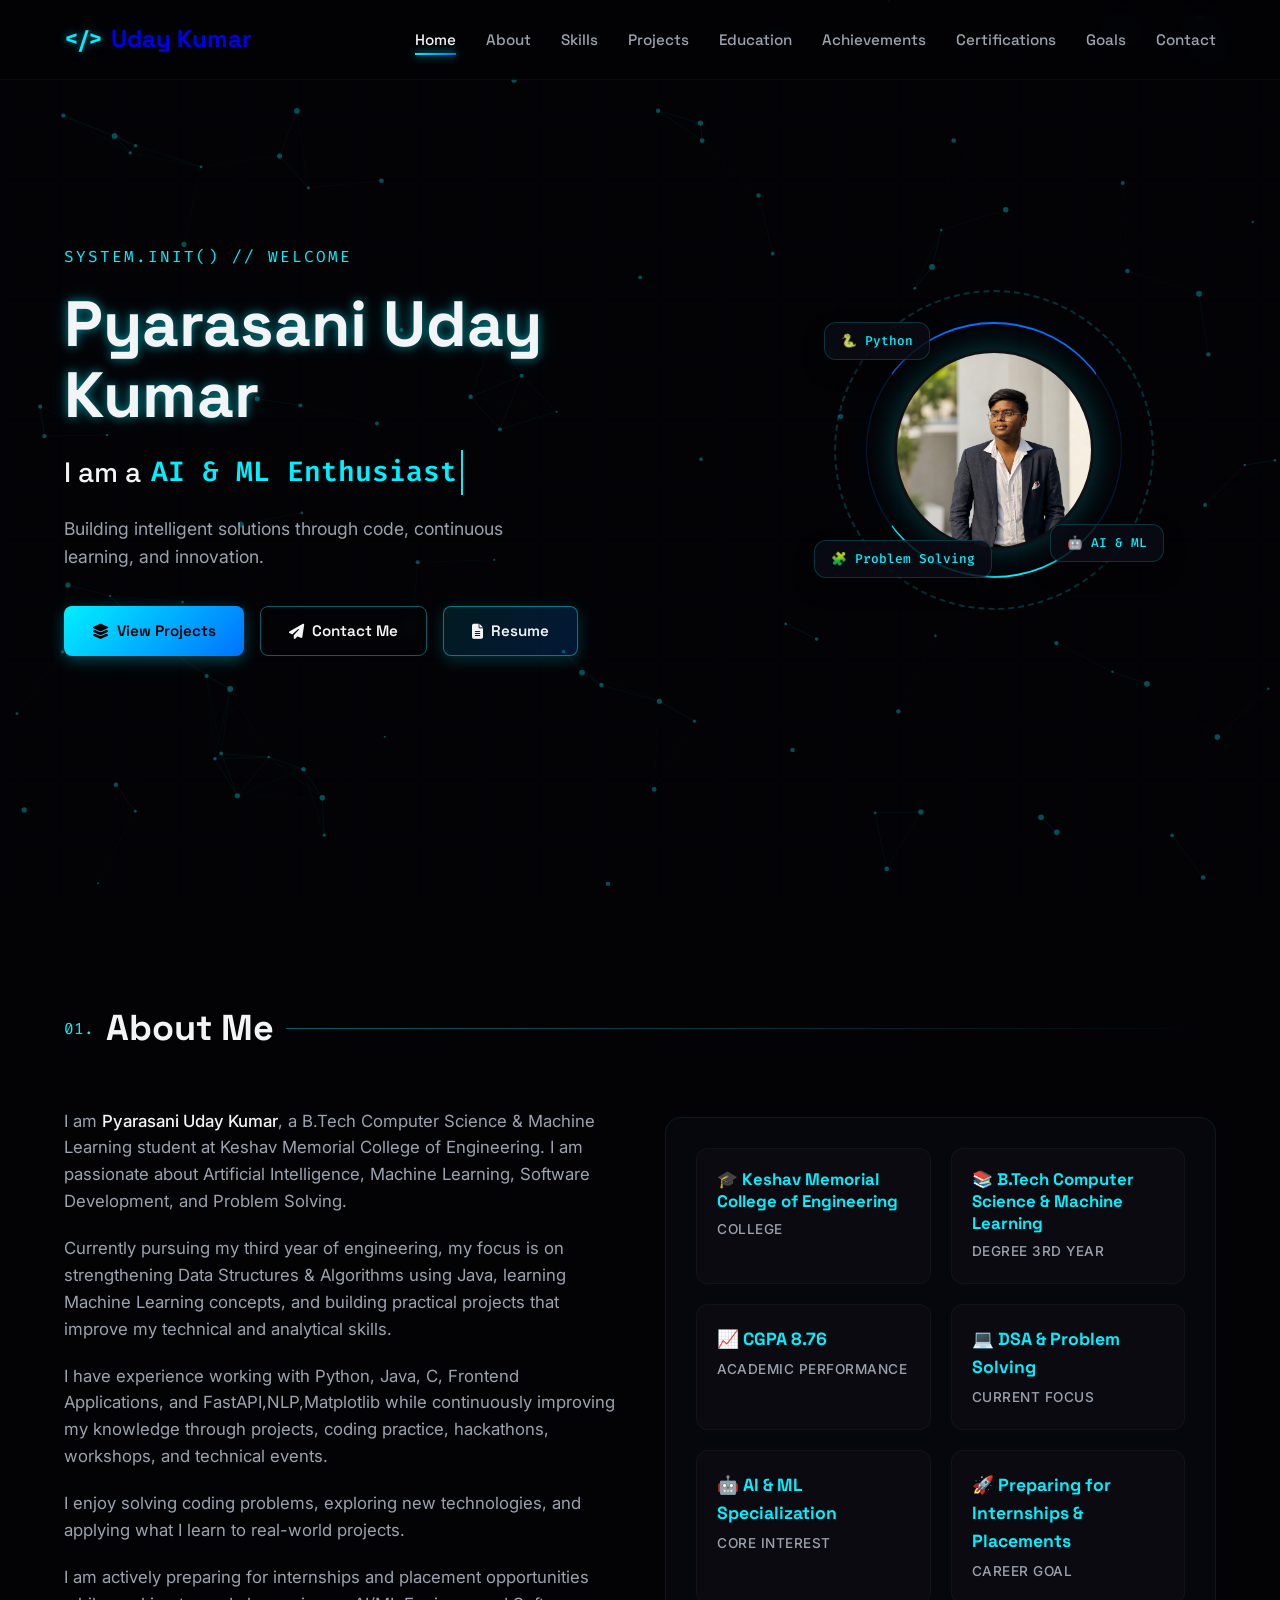
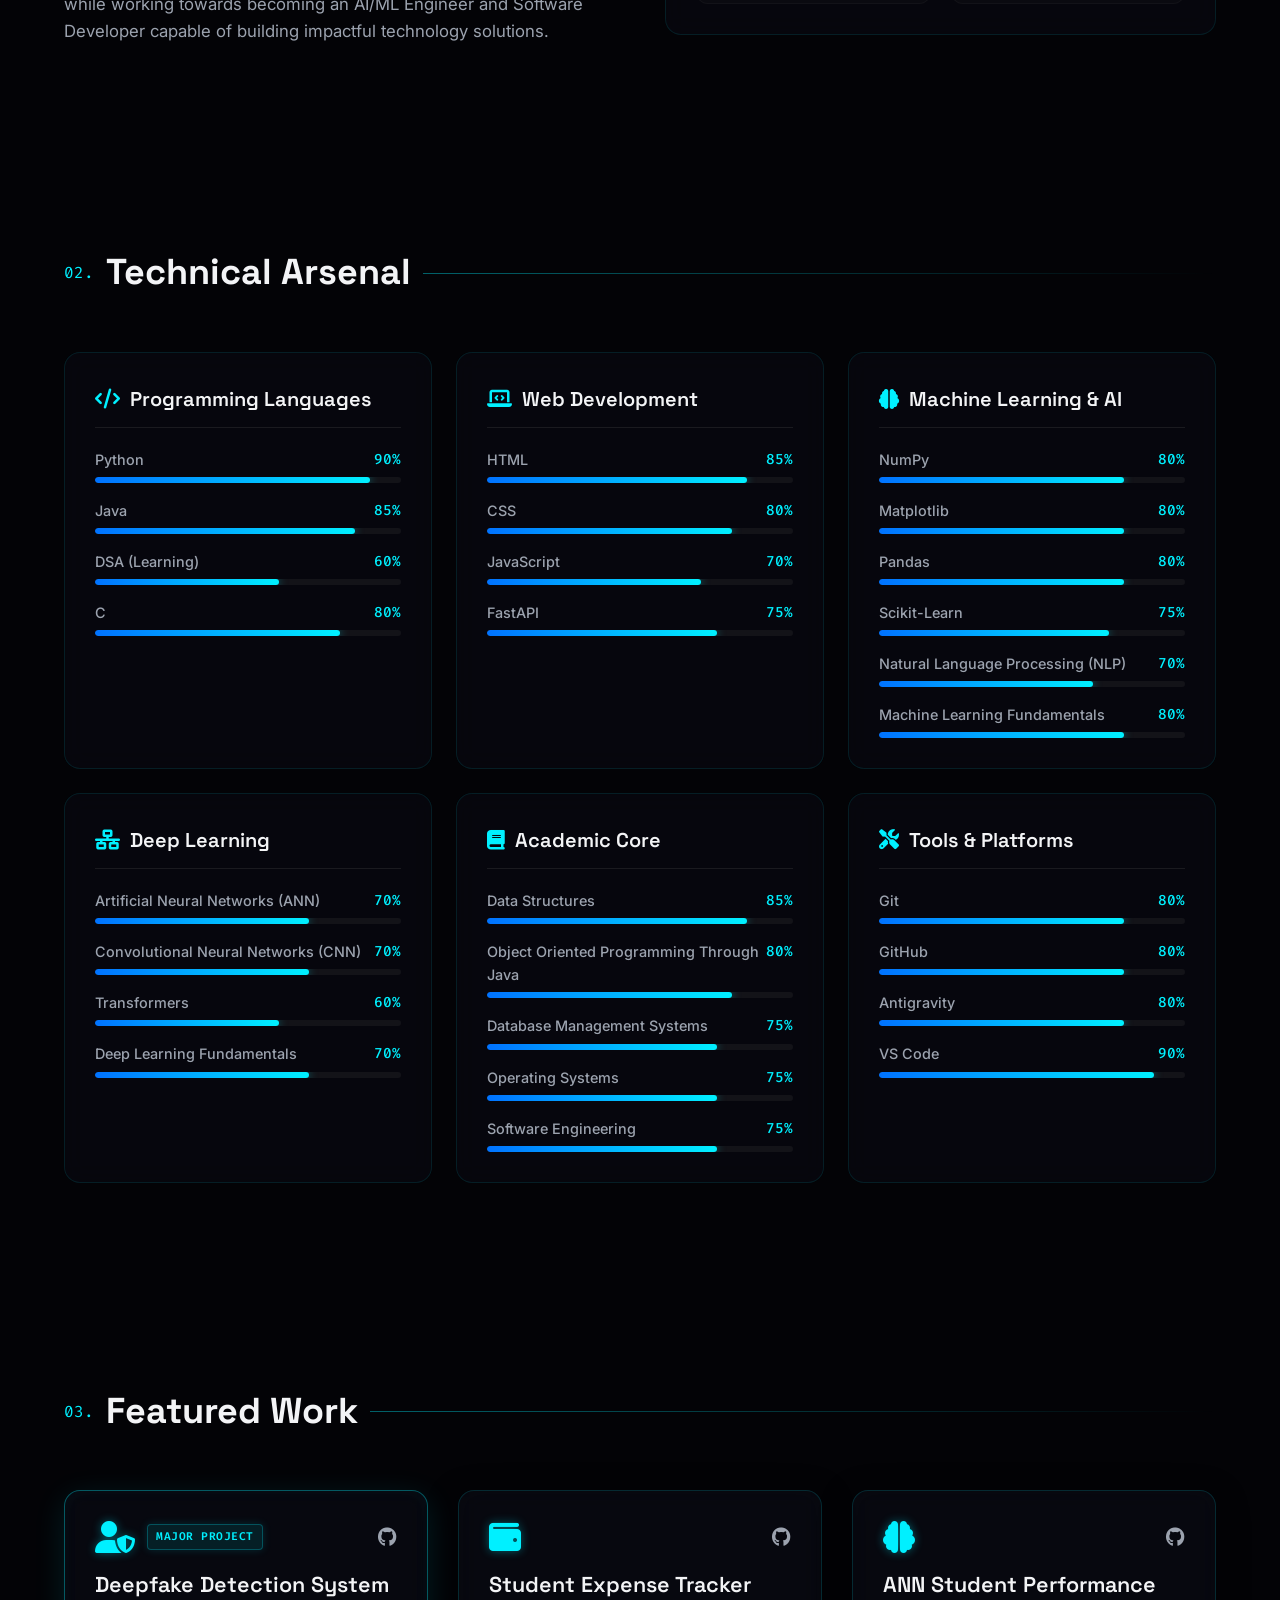
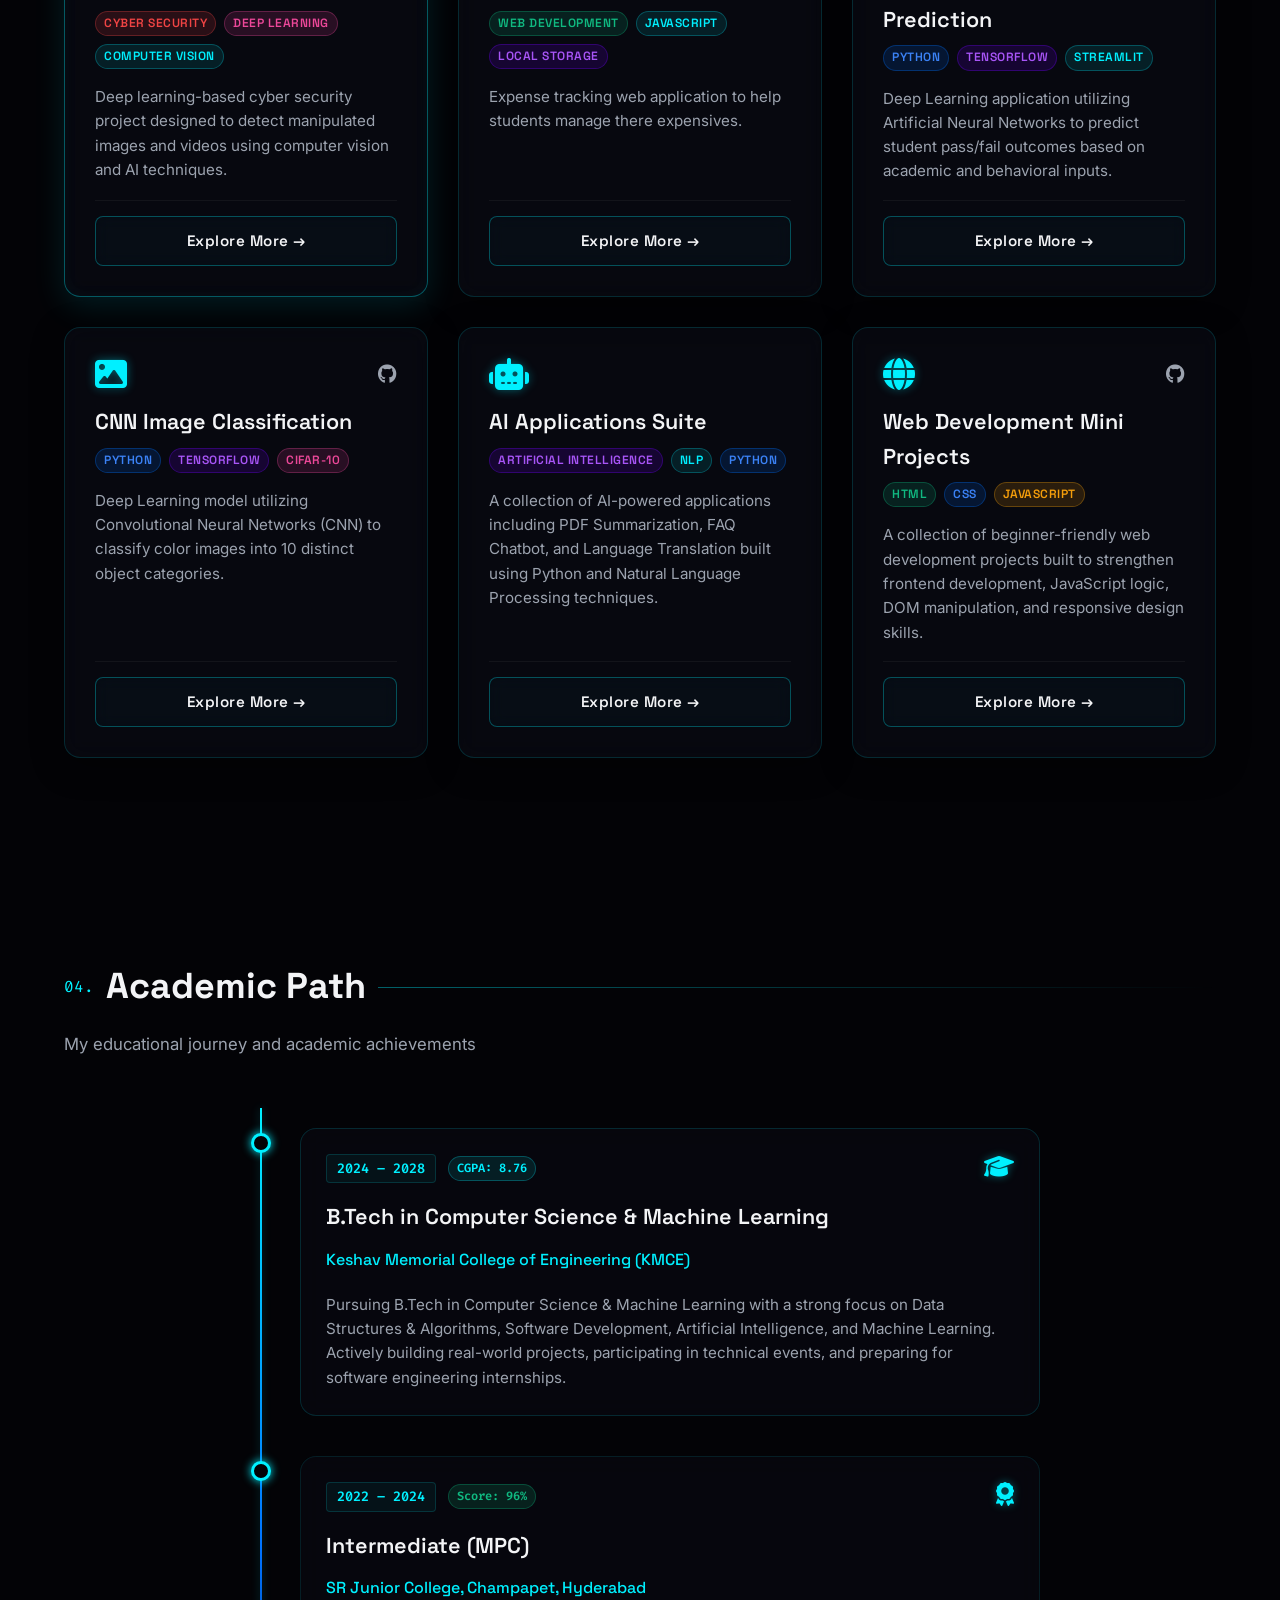
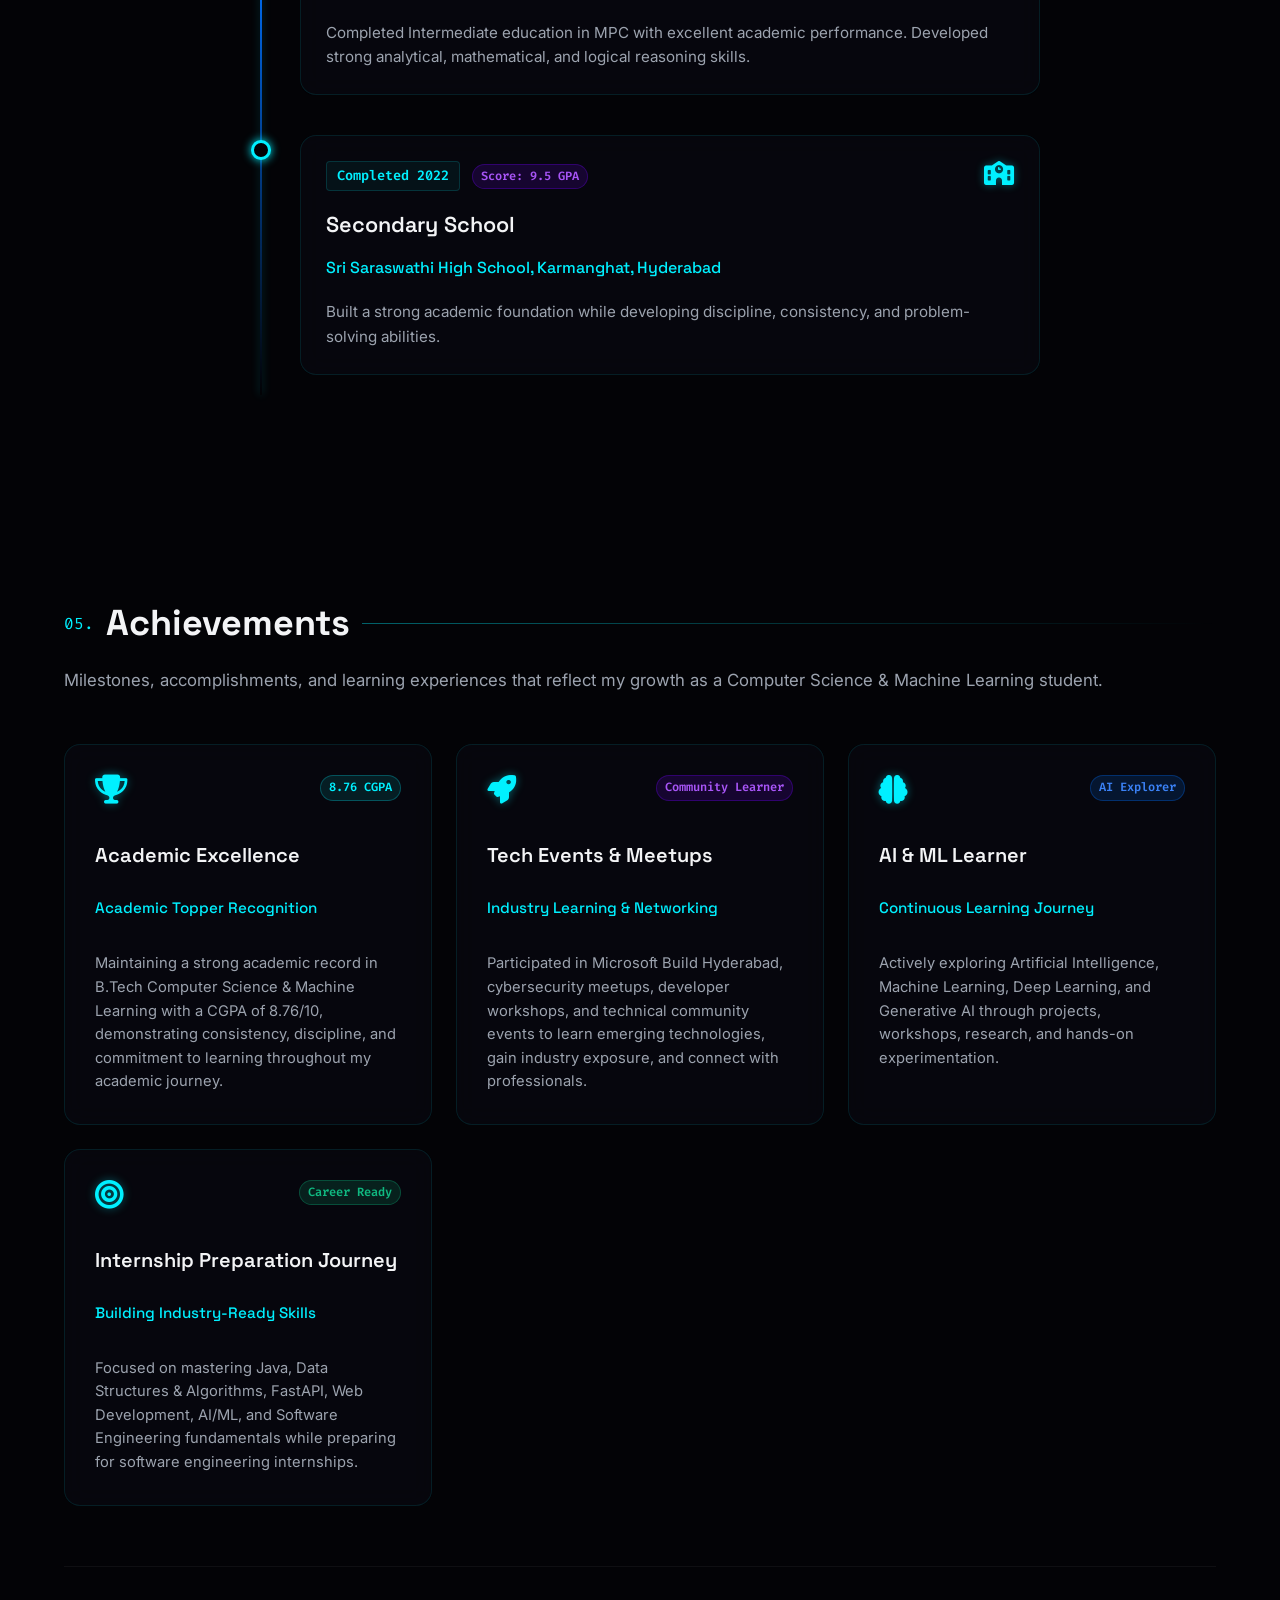
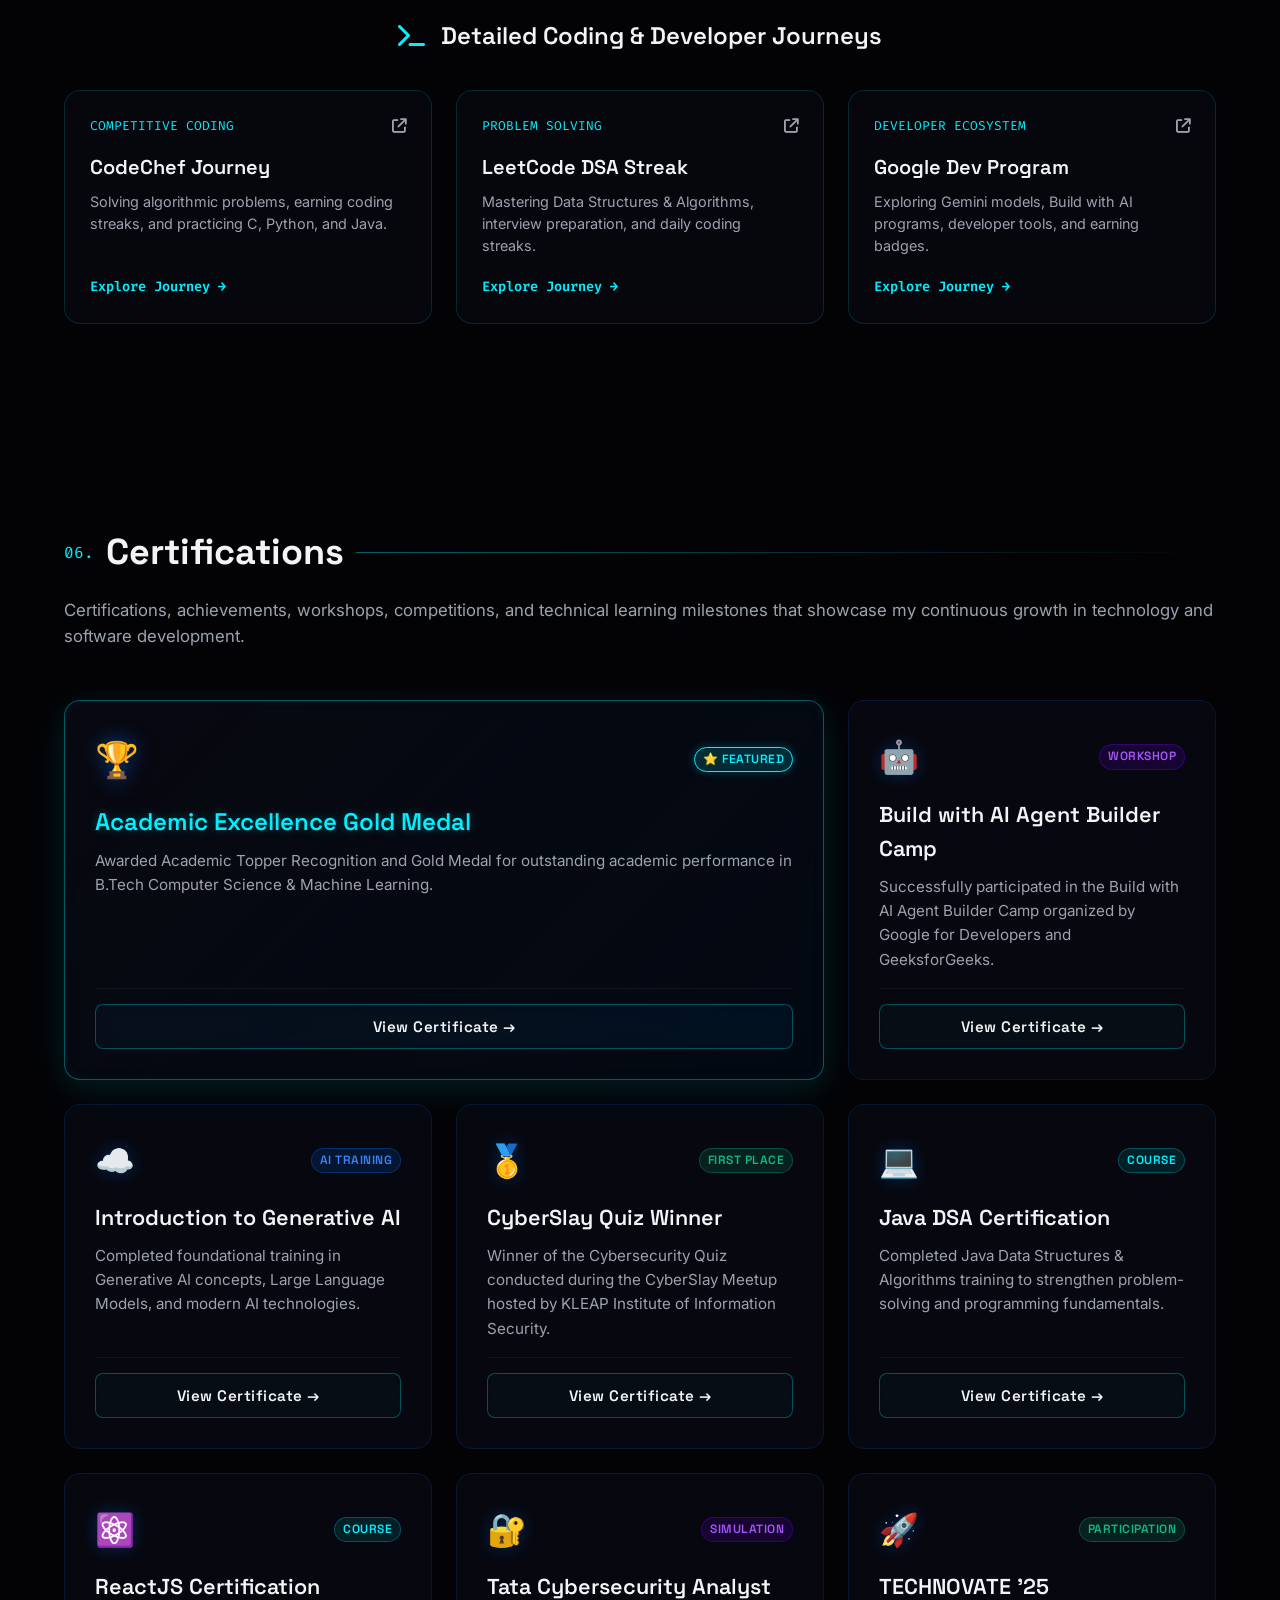
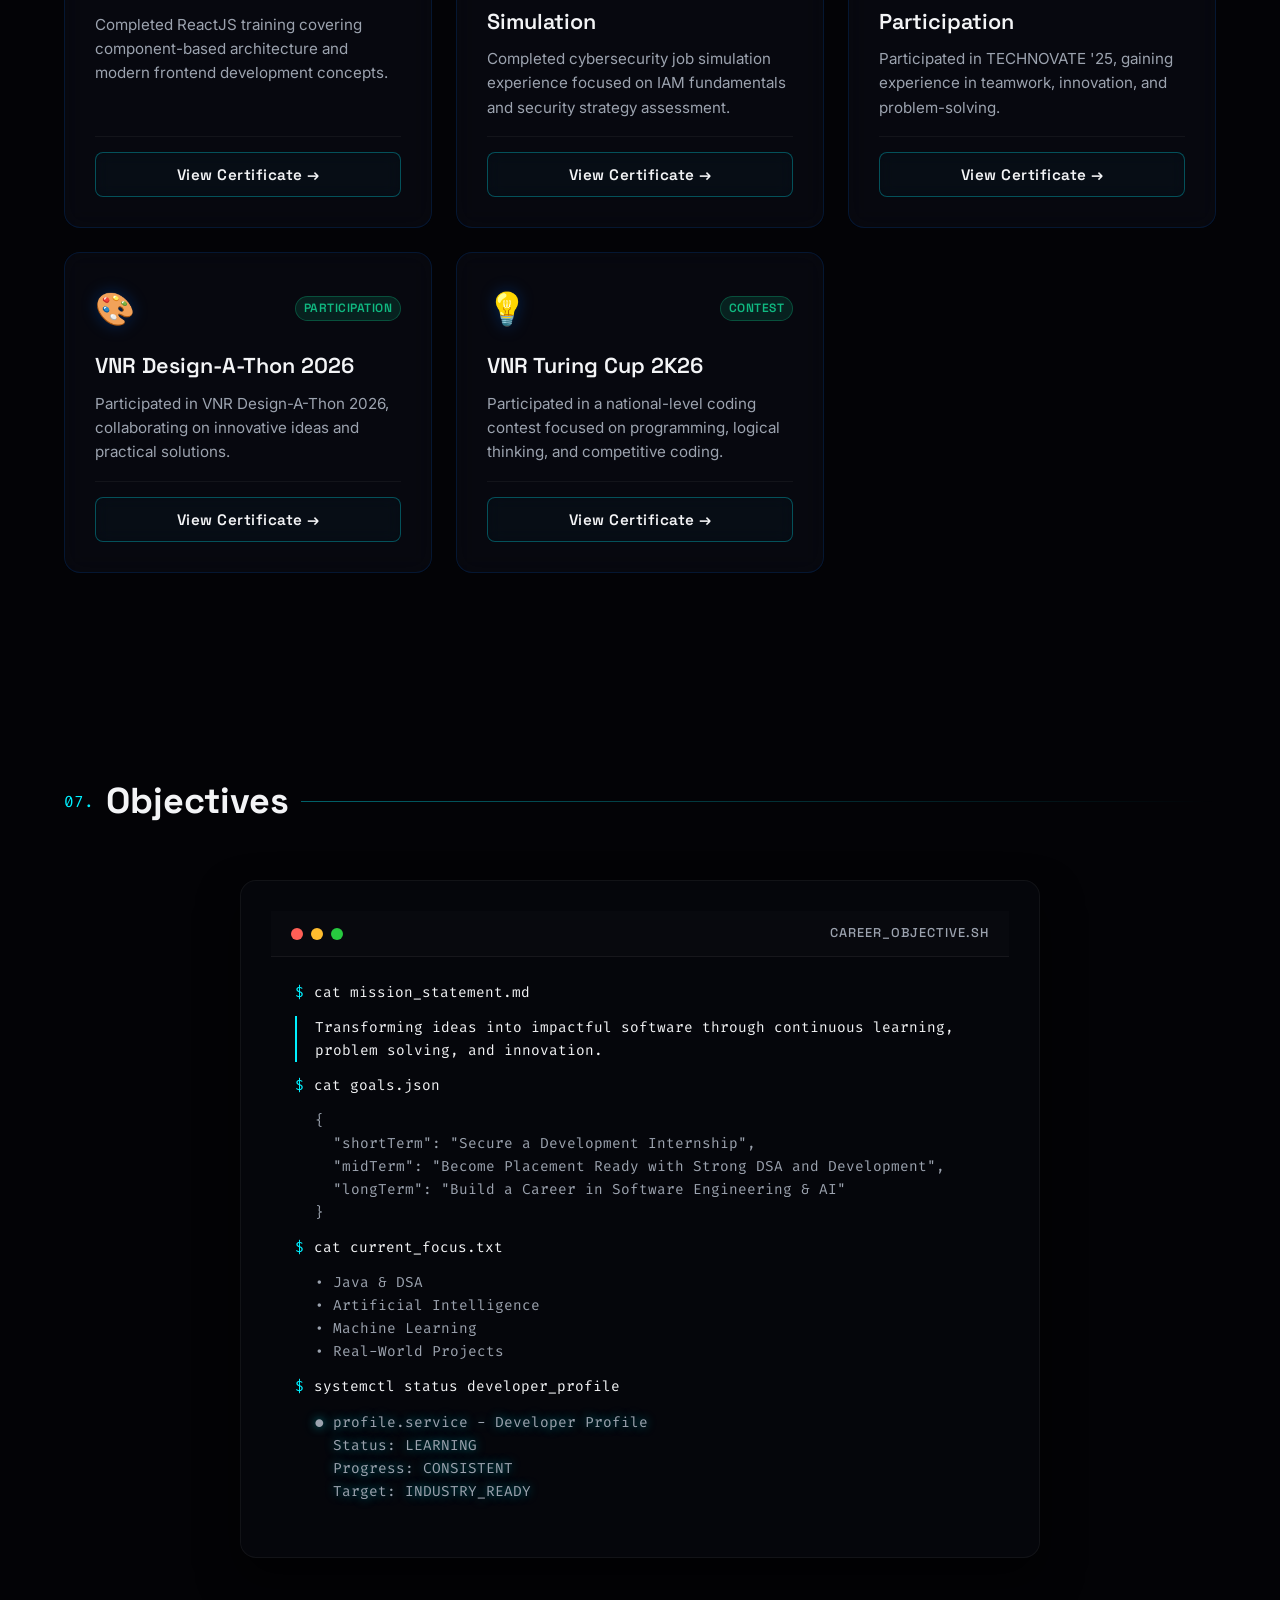
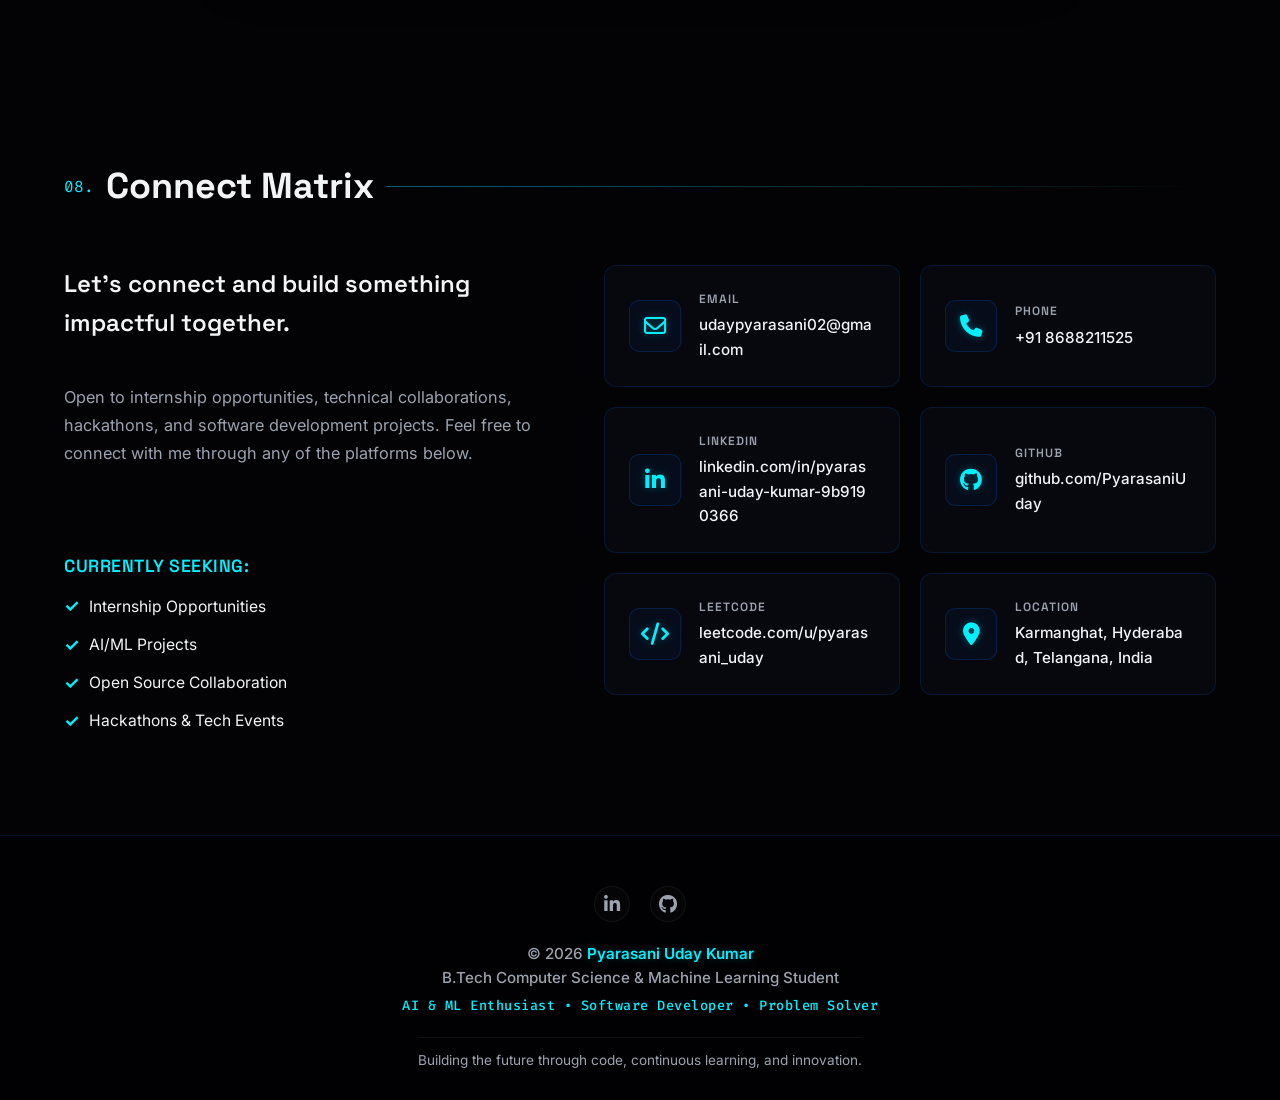
==== commit f548624c: "Update index.html" ====
--- a/index.html
+++ b/index.html
@@ -116,7 +116,7 @@
 
                         <p>
                             I have experience working with Python, Java, C, Frontend Applications, and
-                            FastAPI,NLP,Matlpotlib while continuously
+                            FastAPI,NLP,Matplotlib while continuously
                             improving my knowledge through projects, coding practice, hackathons, workshops, and
                             technical events.
                         </p>
@@ -1666,4 +1666,4 @@
     <script src="script.js"></script>
 </body>
 
-</html>+</html>
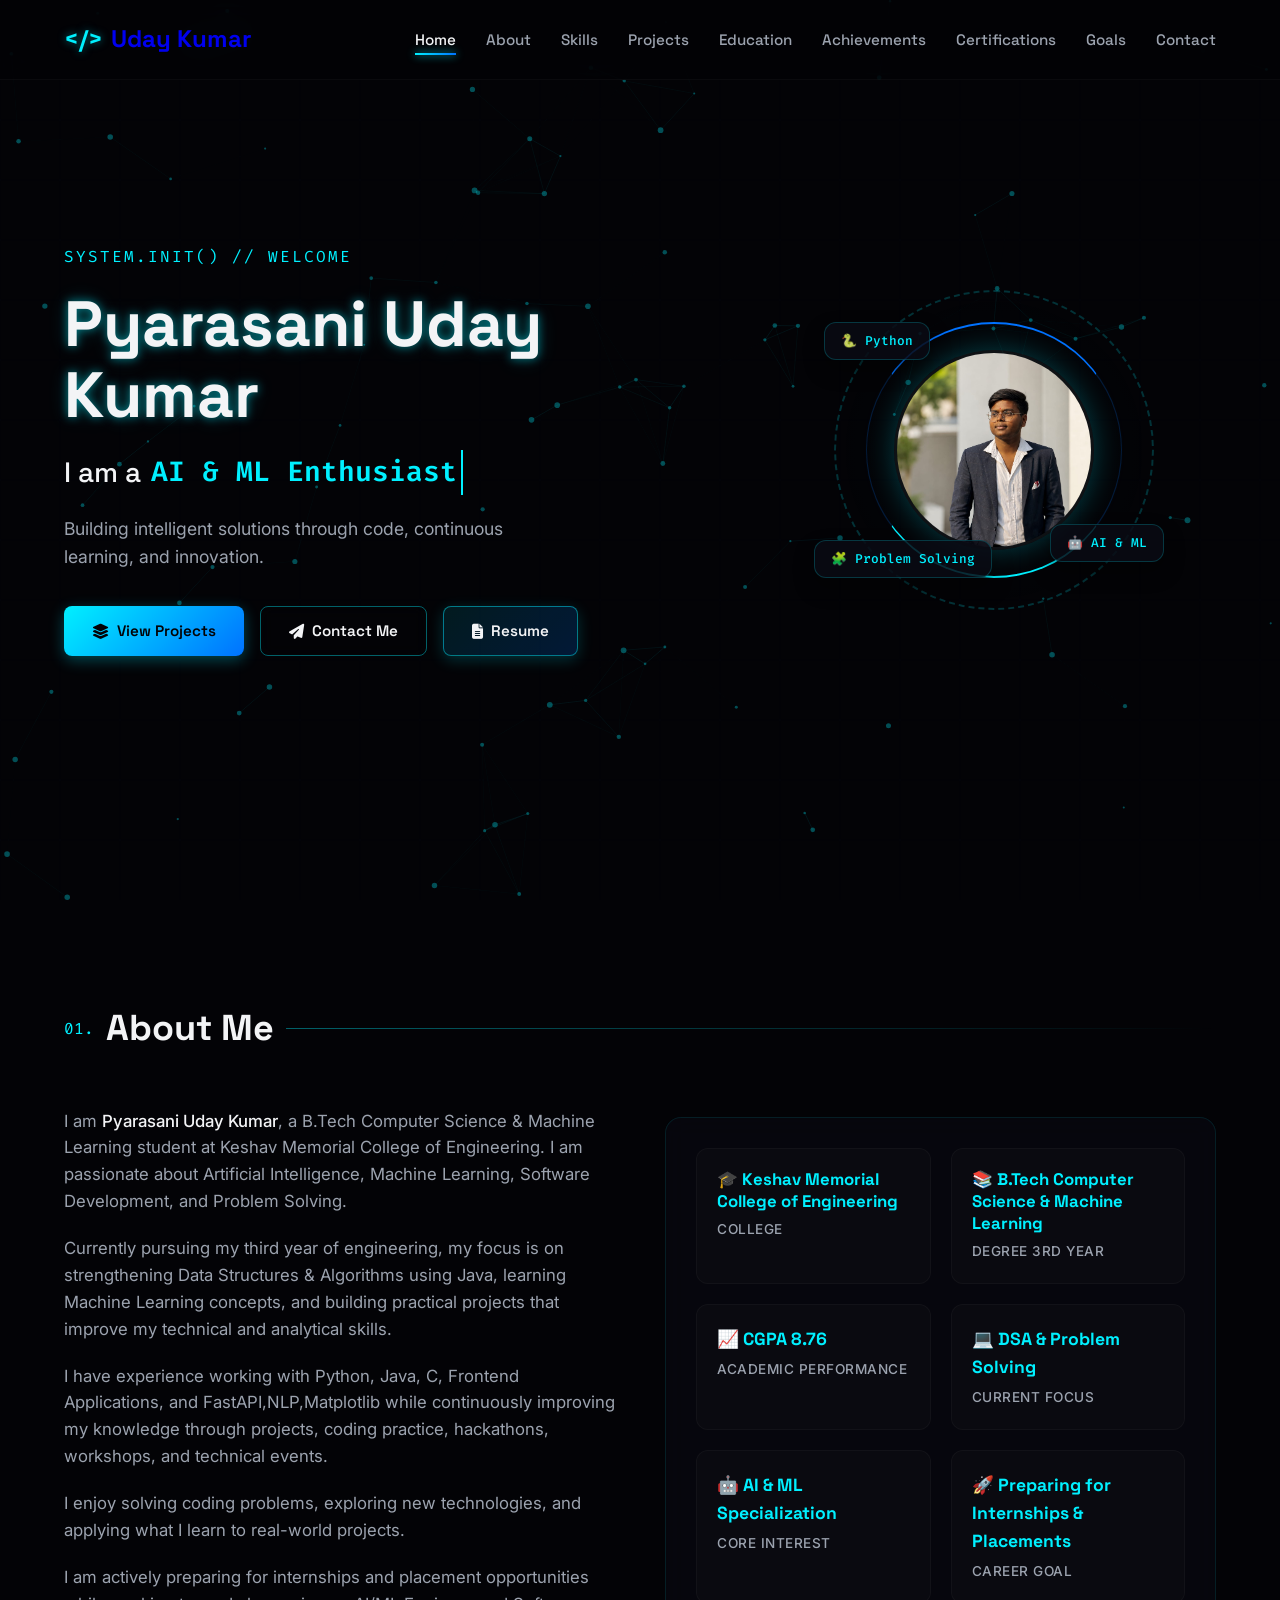
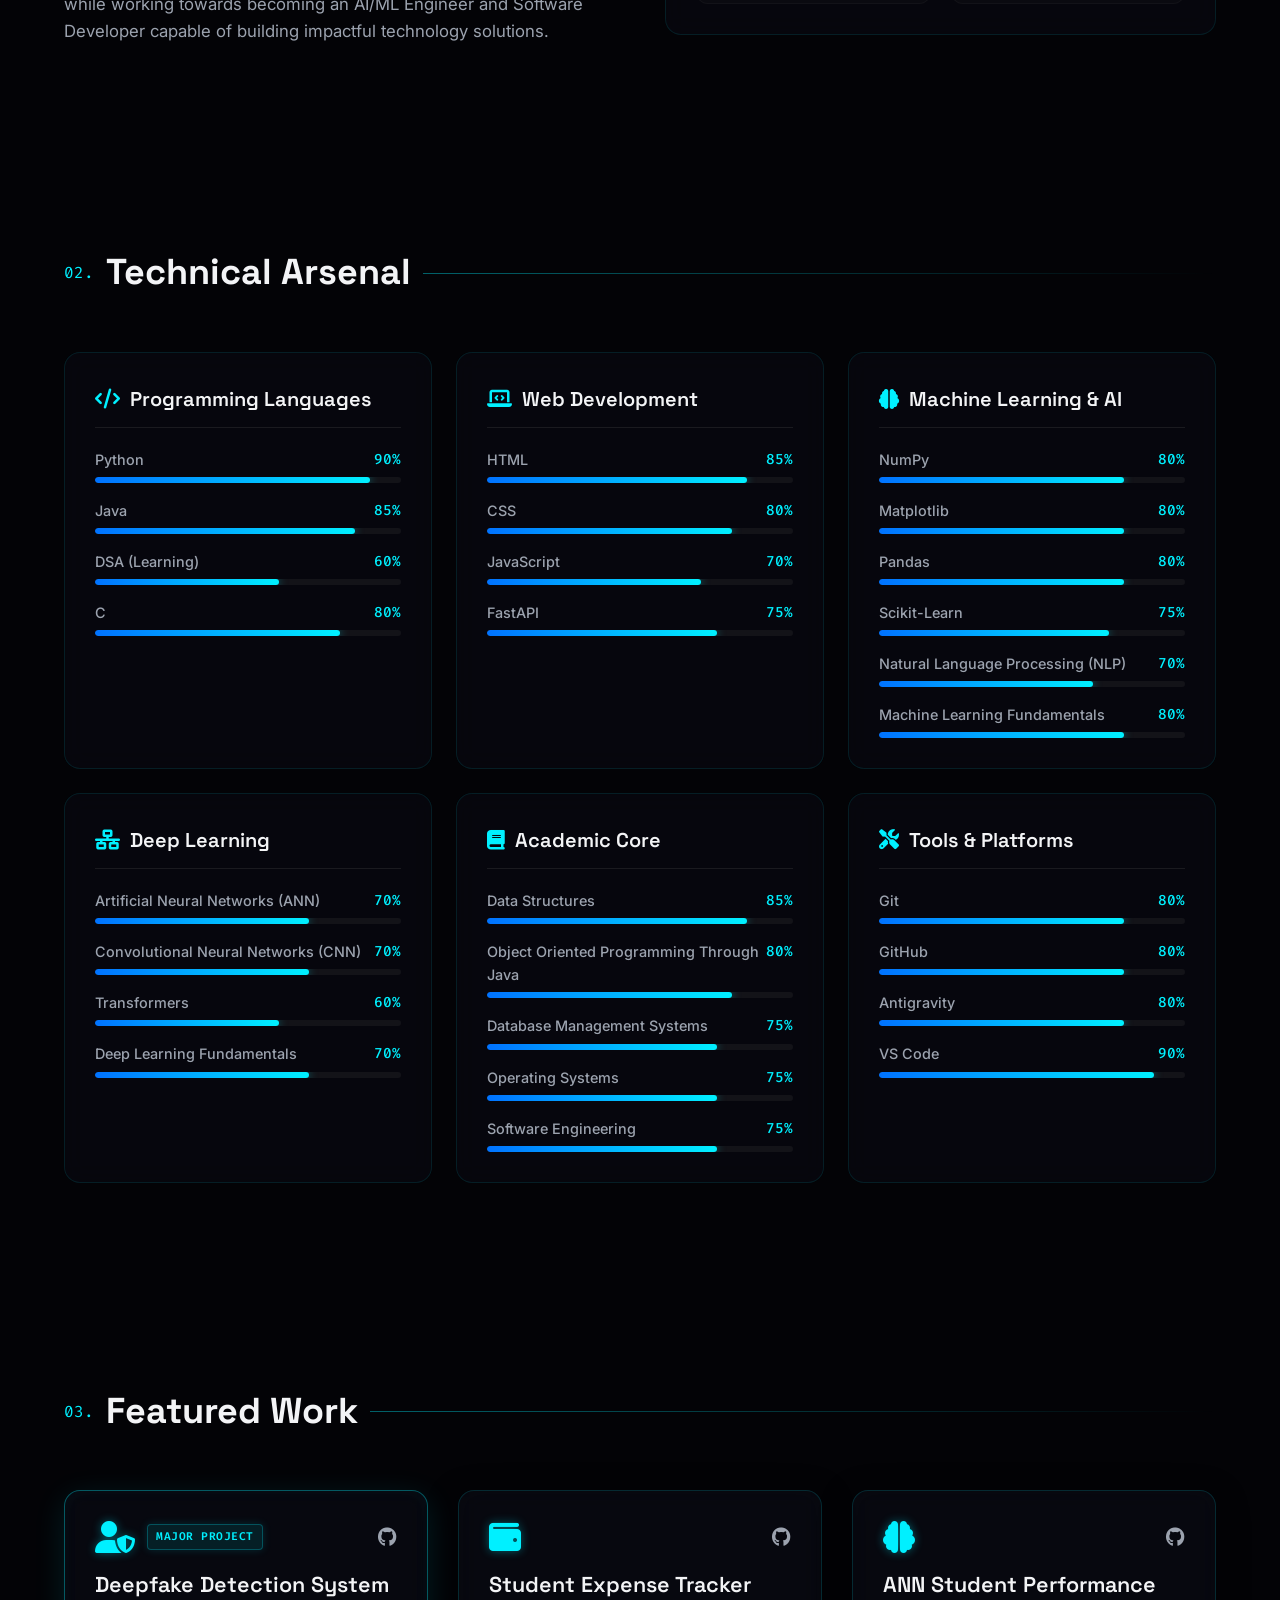
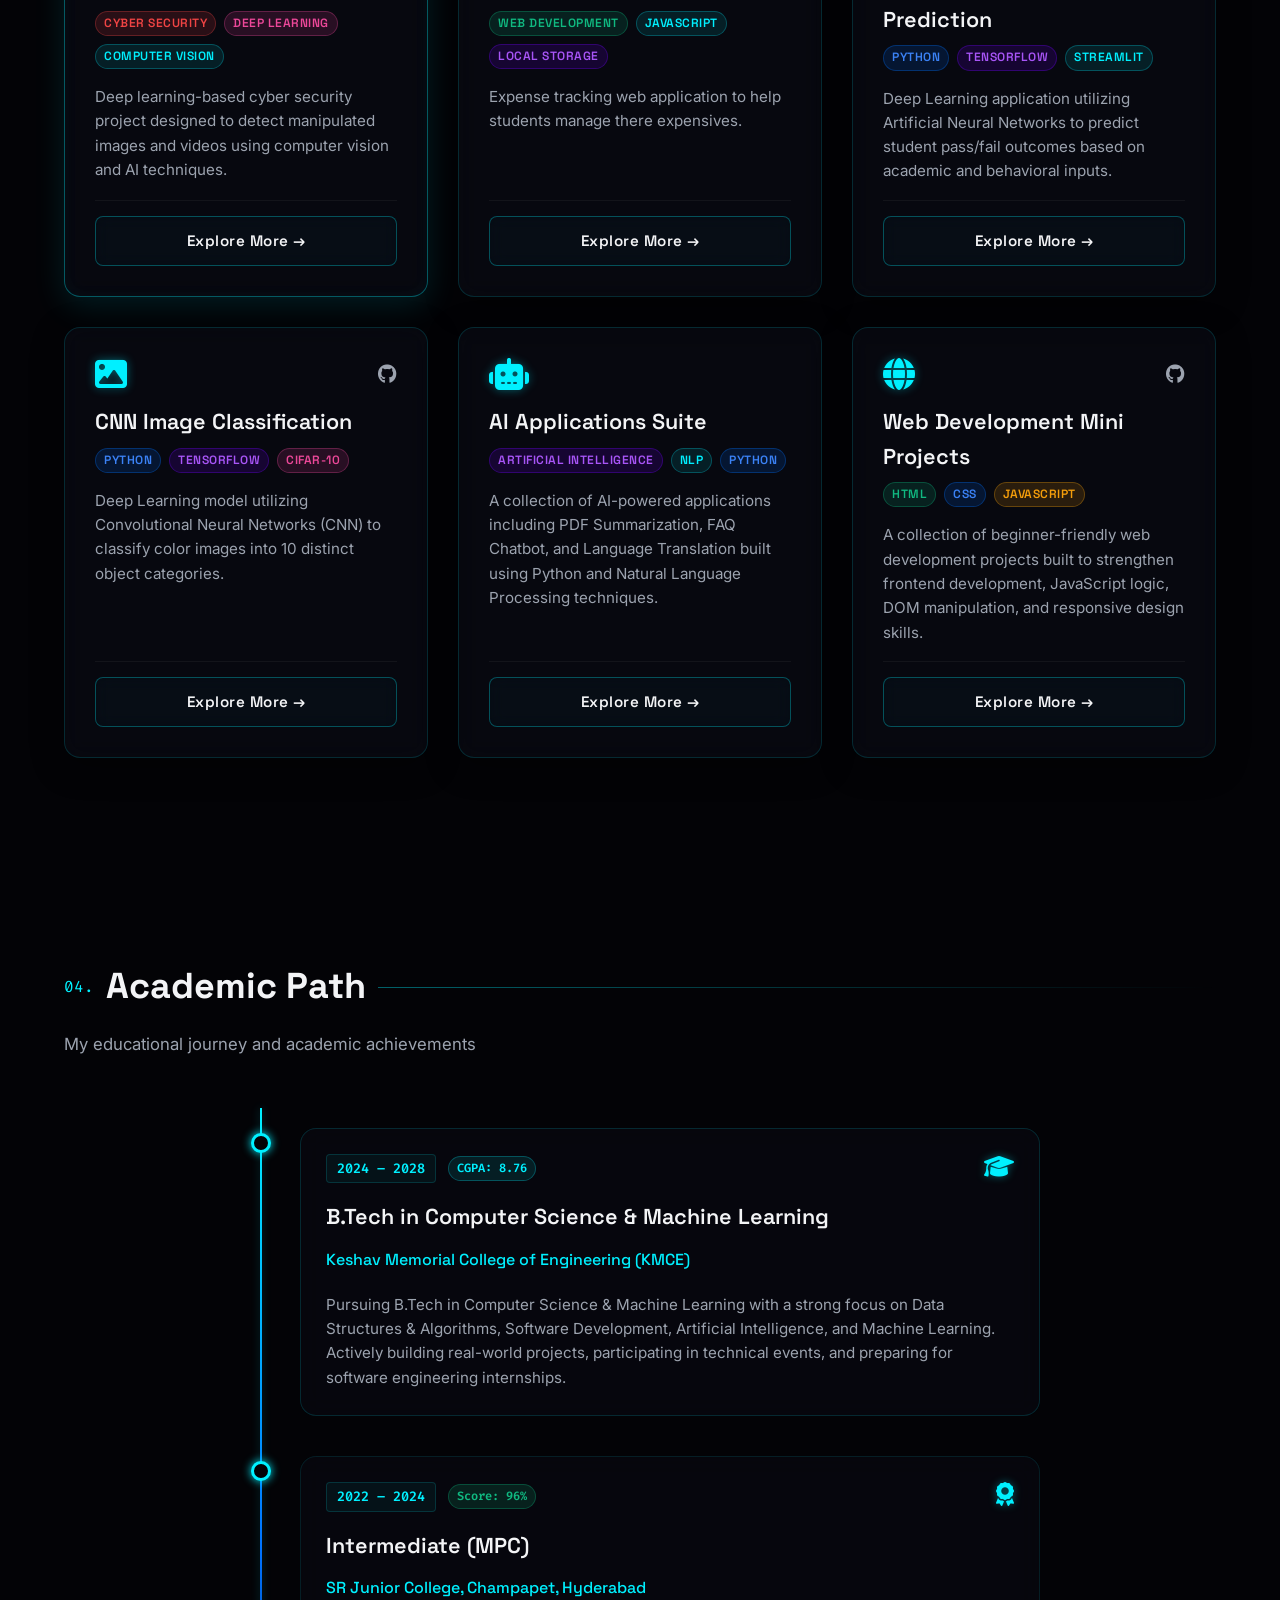
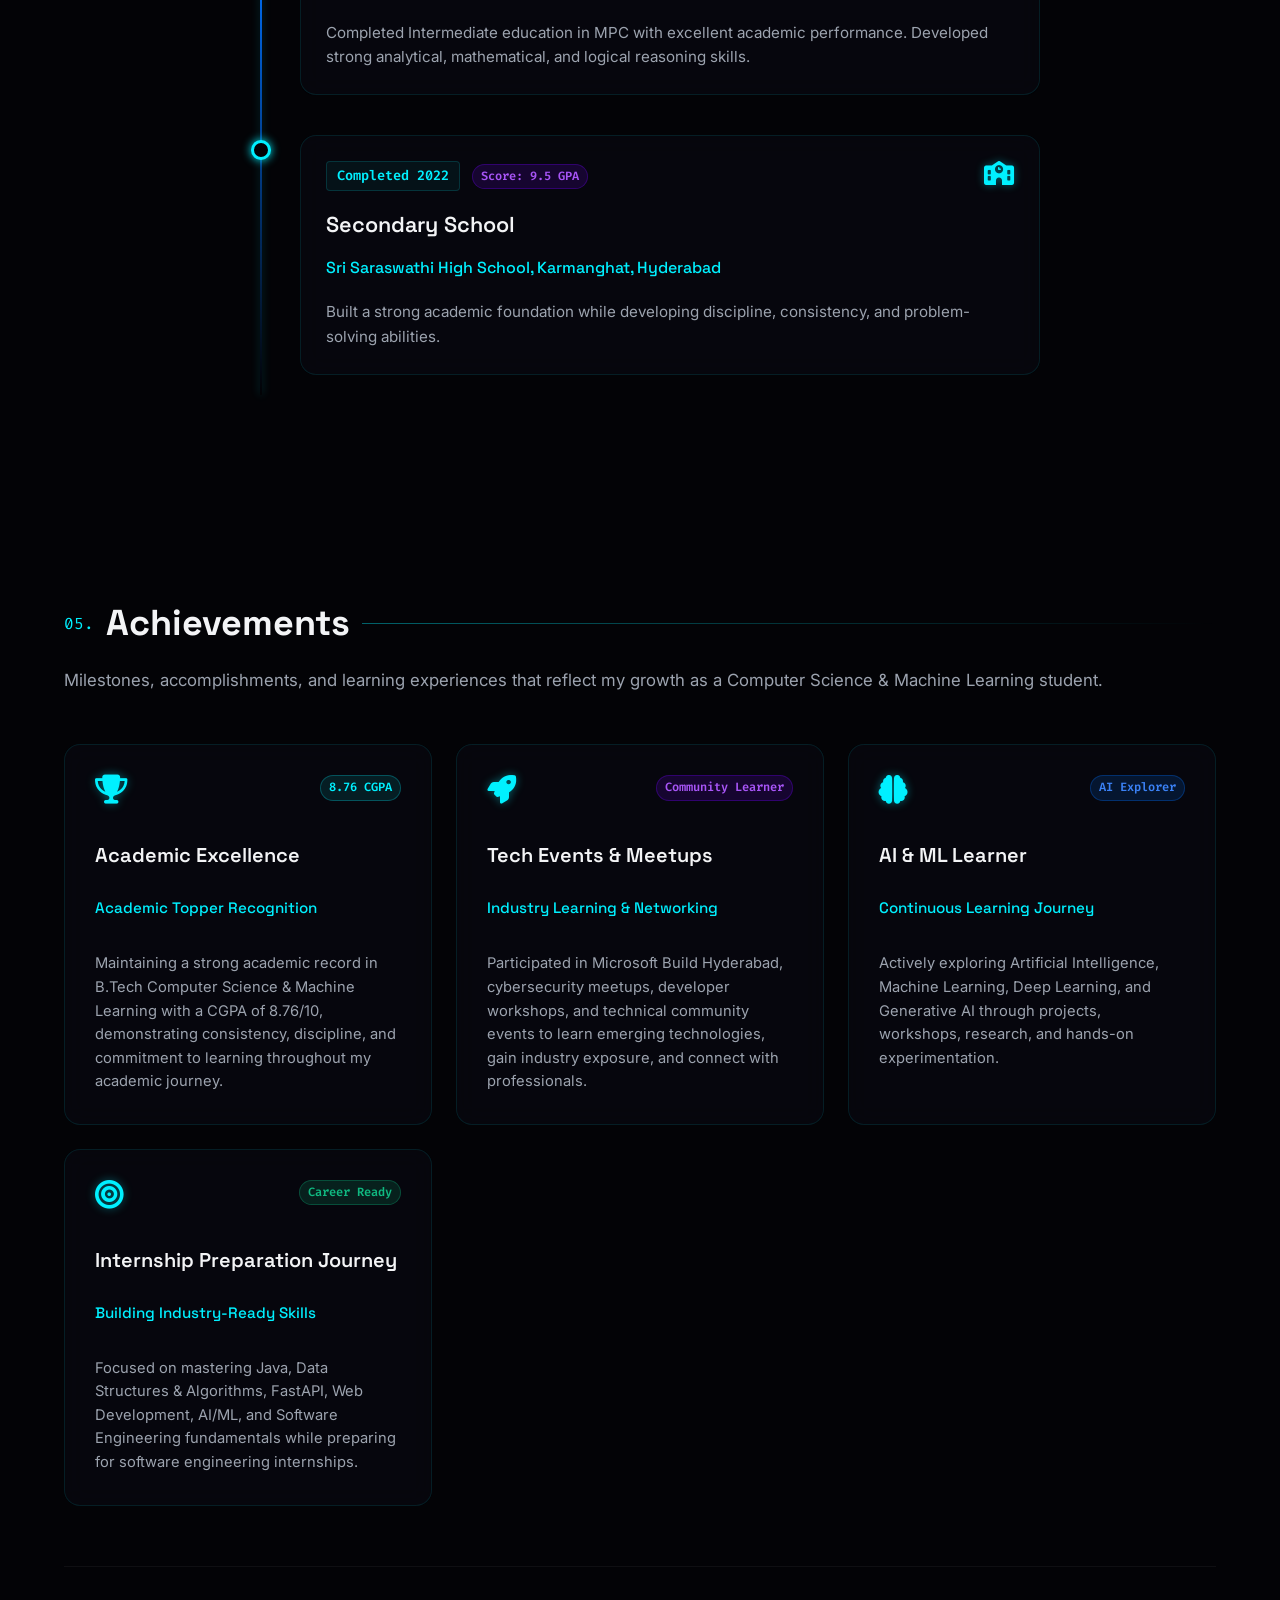
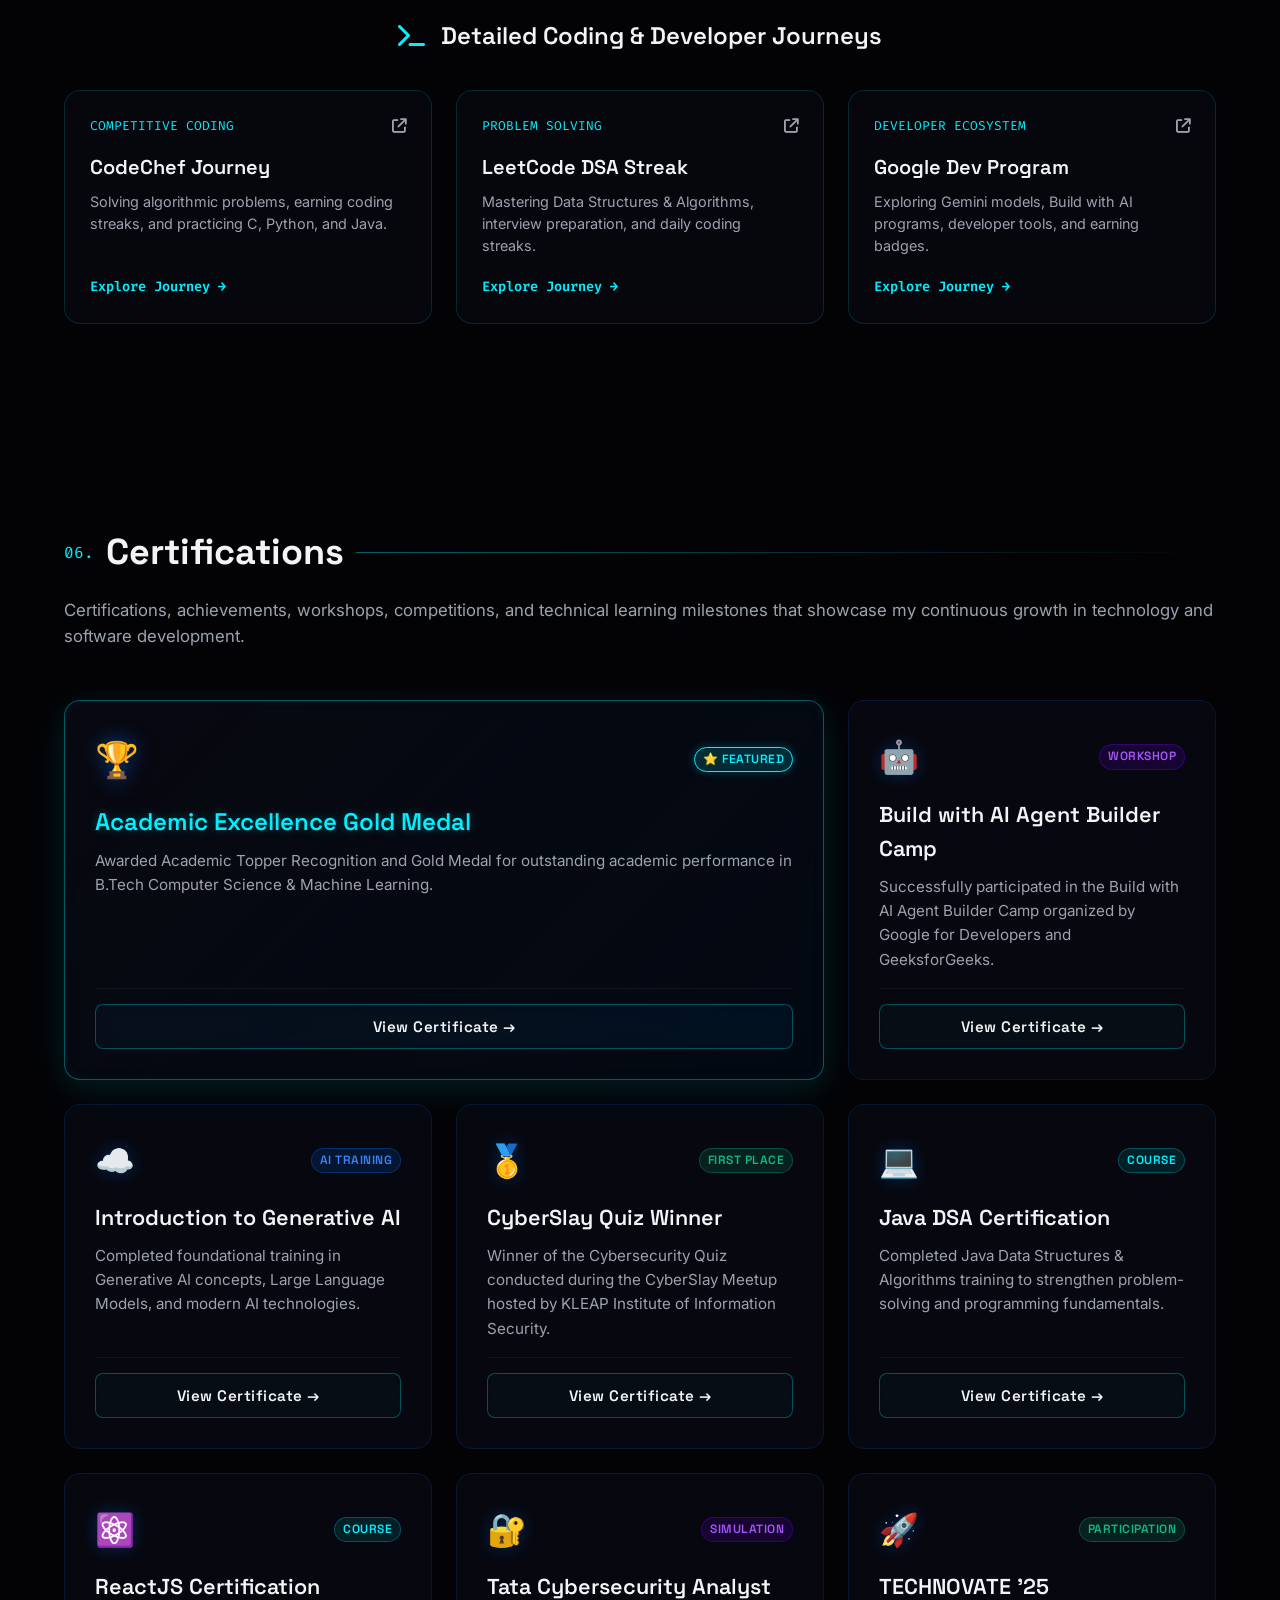
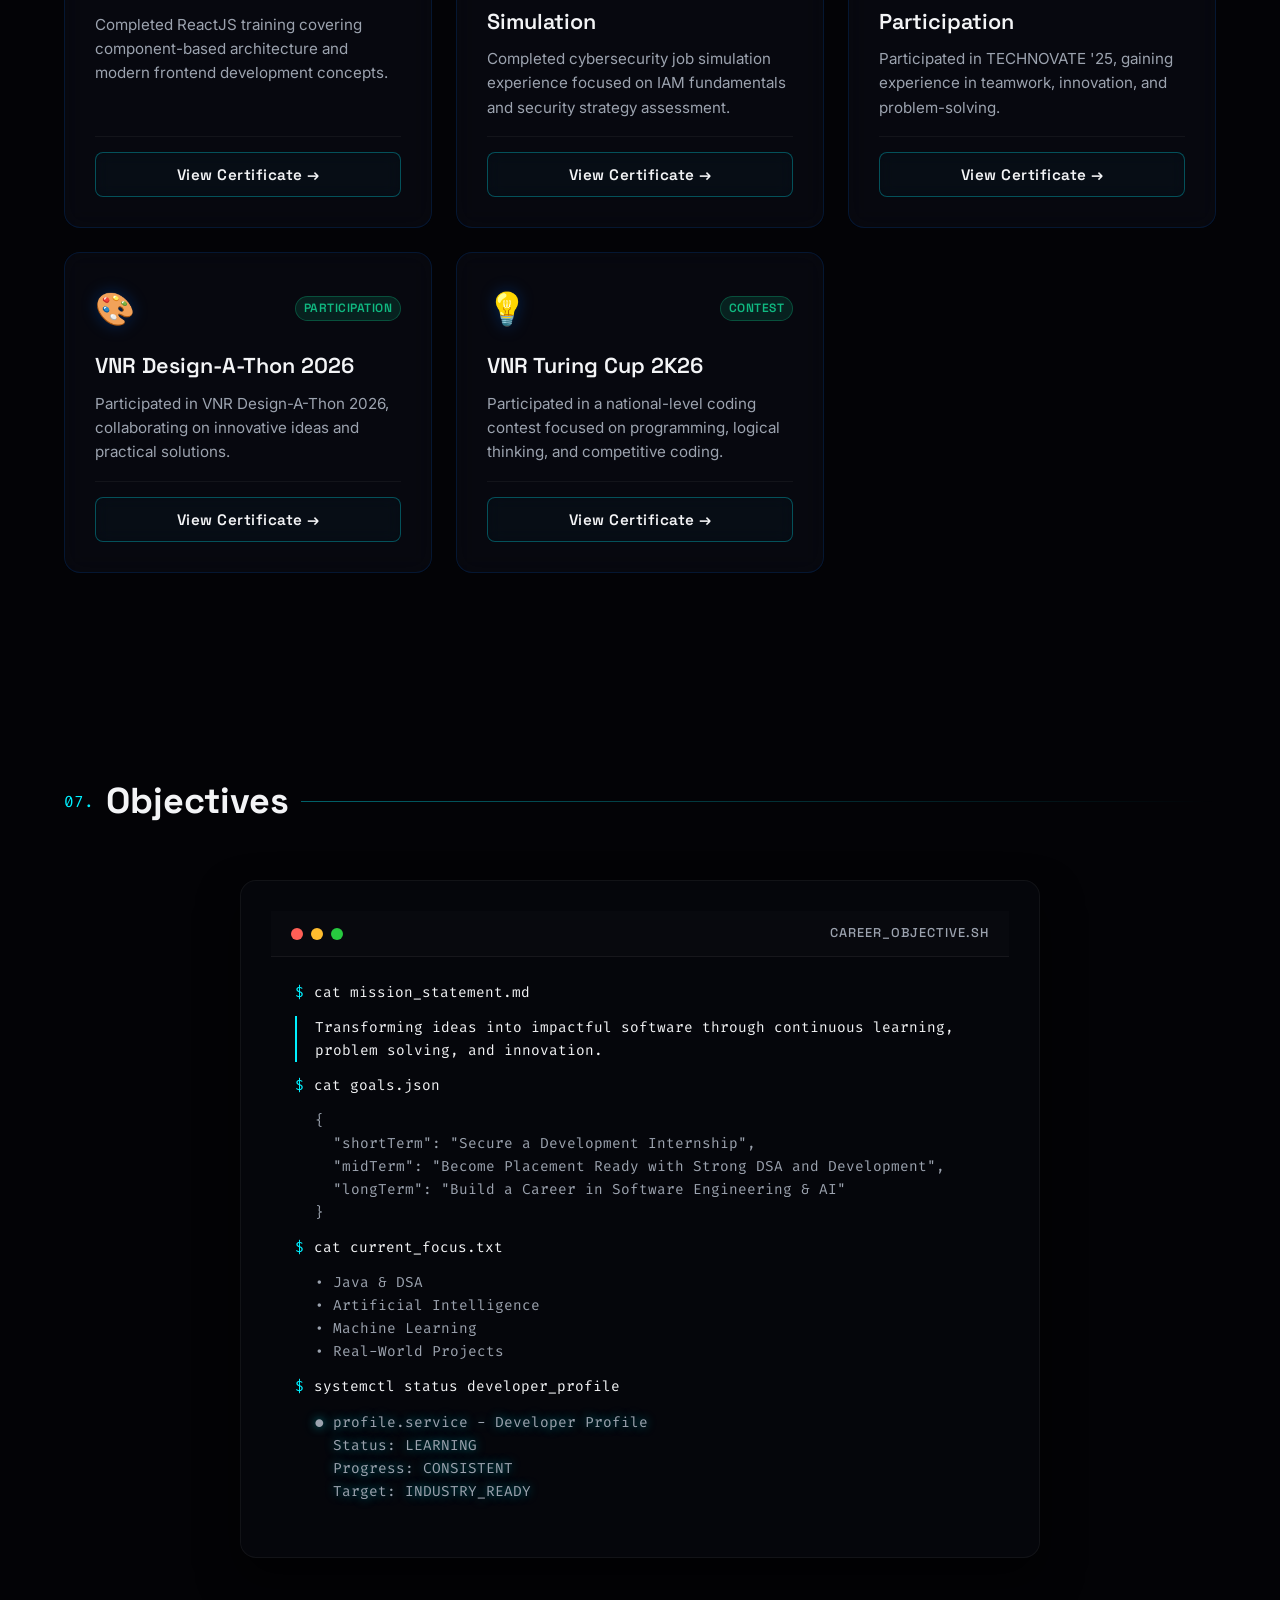
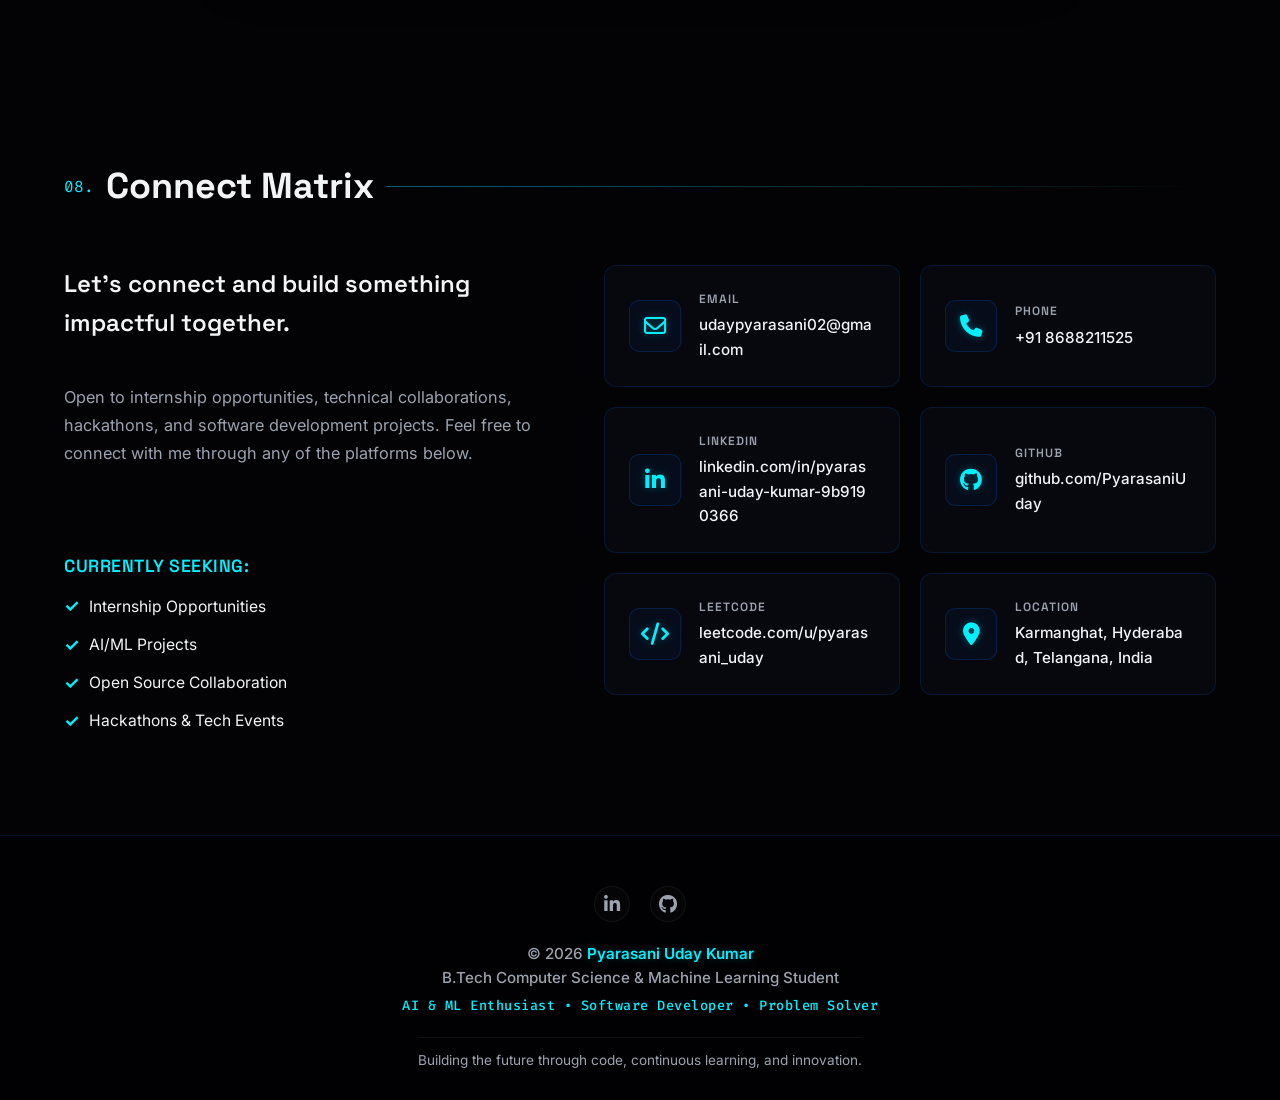
==== commit c9c98646: "Portfolio" ====
--- a/index.html
+++ b/index.html
@@ -80,7 +80,7 @@
                     <div class="cyber-ring">
                         <div class="ring-outer"></div>
                         <div class="ring-inner"></div>
-                        <img src="MyPic.jpeg" alt="Pyarasani Uday Kumar Profile Avatar" class="cyber-avatar">
+                        <img src="MyPic.jpeg" id="profile-avatar" alt="Pyarasani Uday Kumar Profile Avatar" class="cyber-avatar">
                         <div class="floating-badge badge-1">
                             🐍 Python
                         </div>
@@ -1662,6 +1662,14 @@
         </div>
     </div>
 
+    <!-- Profile Image Lightbox Modal -->
+    <div id="profile-modal" class="profile-modal">
+        <span class="profile-modal-close" id="profile-modal-close">&times;</span>
+        <div class="profile-modal-content">
+            <img id="profile-modal-img" src="MyPic.jpeg" alt="Pyarasani Uday Kumar Profile Full Image">
+        </div>
+    </div>
+
     <!-- JavaScript File -->
     <script src="script.js"></script>
 </body>
--- a/style.css
+++ b/style.css
@@ -408,6 +408,7 @@
     border: 3px solid rgba(255, 255, 255, 0.05);
     box-shadow: 0 0 30px rgba(0, 240, 255, 0.25);
     transition: var(--transition-smooth);
+    cursor: pointer;
 }
 
 .cyber-ring:hover .cyber-avatar {
@@ -1713,4 +1714,82 @@
     text-shadow: 0 0 12px #fff;
 }
 
-
+/* ==========================================
+   9. PROFILE IMAGE LIGHTBOX MODAL
+   ========================================== */
+.profile-modal {
+    position: fixed;
+    z-index: 2200;
+    left: 0;
+    top: 0;
+    width: 100%;
+    height: 100%;
+    background-color: rgba(3, 3, 6, 0.95);
+    backdrop-filter: blur(15px);
+    -webkit-backdrop-filter: blur(15px);
+    display: flex;
+    align-items: center;
+    justify-content: center;
+    opacity: 0;
+    visibility: hidden;
+    transition: opacity 0.3s cubic-bezier(0.16, 1, 0.3, 1), visibility 0.3s cubic-bezier(0.16, 1, 0.3, 1);
+}
+
+.profile-modal.active {
+    opacity: 1;
+    visibility: visible;
+}
+
+.profile-modal-content {
+    position: relative;
+    max-width: 80%;
+    max-height: 80vh;
+    border-radius: 16px;
+    overflow: hidden;
+    border: 2px solid var(--neon-cyan);
+    box-shadow: 0 0 50px rgba(0, 240, 255, 0.35), inset 0 0 20px rgba(0, 240, 255, 0.15);
+    transform: scale(0.9);
+    transition: transform 0.3s cubic-bezier(0.16, 1, 0.3, 1);
+    background: rgba(10, 11, 20, 0.95);
+}
+
+.profile-modal.active .profile-modal-content {
+    transform: scale(1);
+}
+
+.profile-modal-content img {
+    max-width: 100%;
+    max-height: 80vh;
+    width: auto;
+    height: auto;
+    object-fit: contain;
+    display: block;
+}
+
+.profile-modal-close {
+    position: absolute;
+    top: 30px;
+    right: 35px;
+    color: var(--text-secondary);
+    font-size: 38px;
+    font-weight: bold;
+    cursor: pointer;
+    transition: var(--transition-fast);
+    z-index: 2210;
+}
+
+.profile-modal-close:hover {
+    color: var(--neon-cyan);
+    text-shadow: 0 0 10px var(--neon-cyan);
+    transform: scale(1.15);
+}
+
+@media (max-width: 768px) {
+    .profile-modal-content {
+        max-width: 90%;
+        max-height: 70vh;
+        border-radius: 12px;
+    }
+}
+
+
